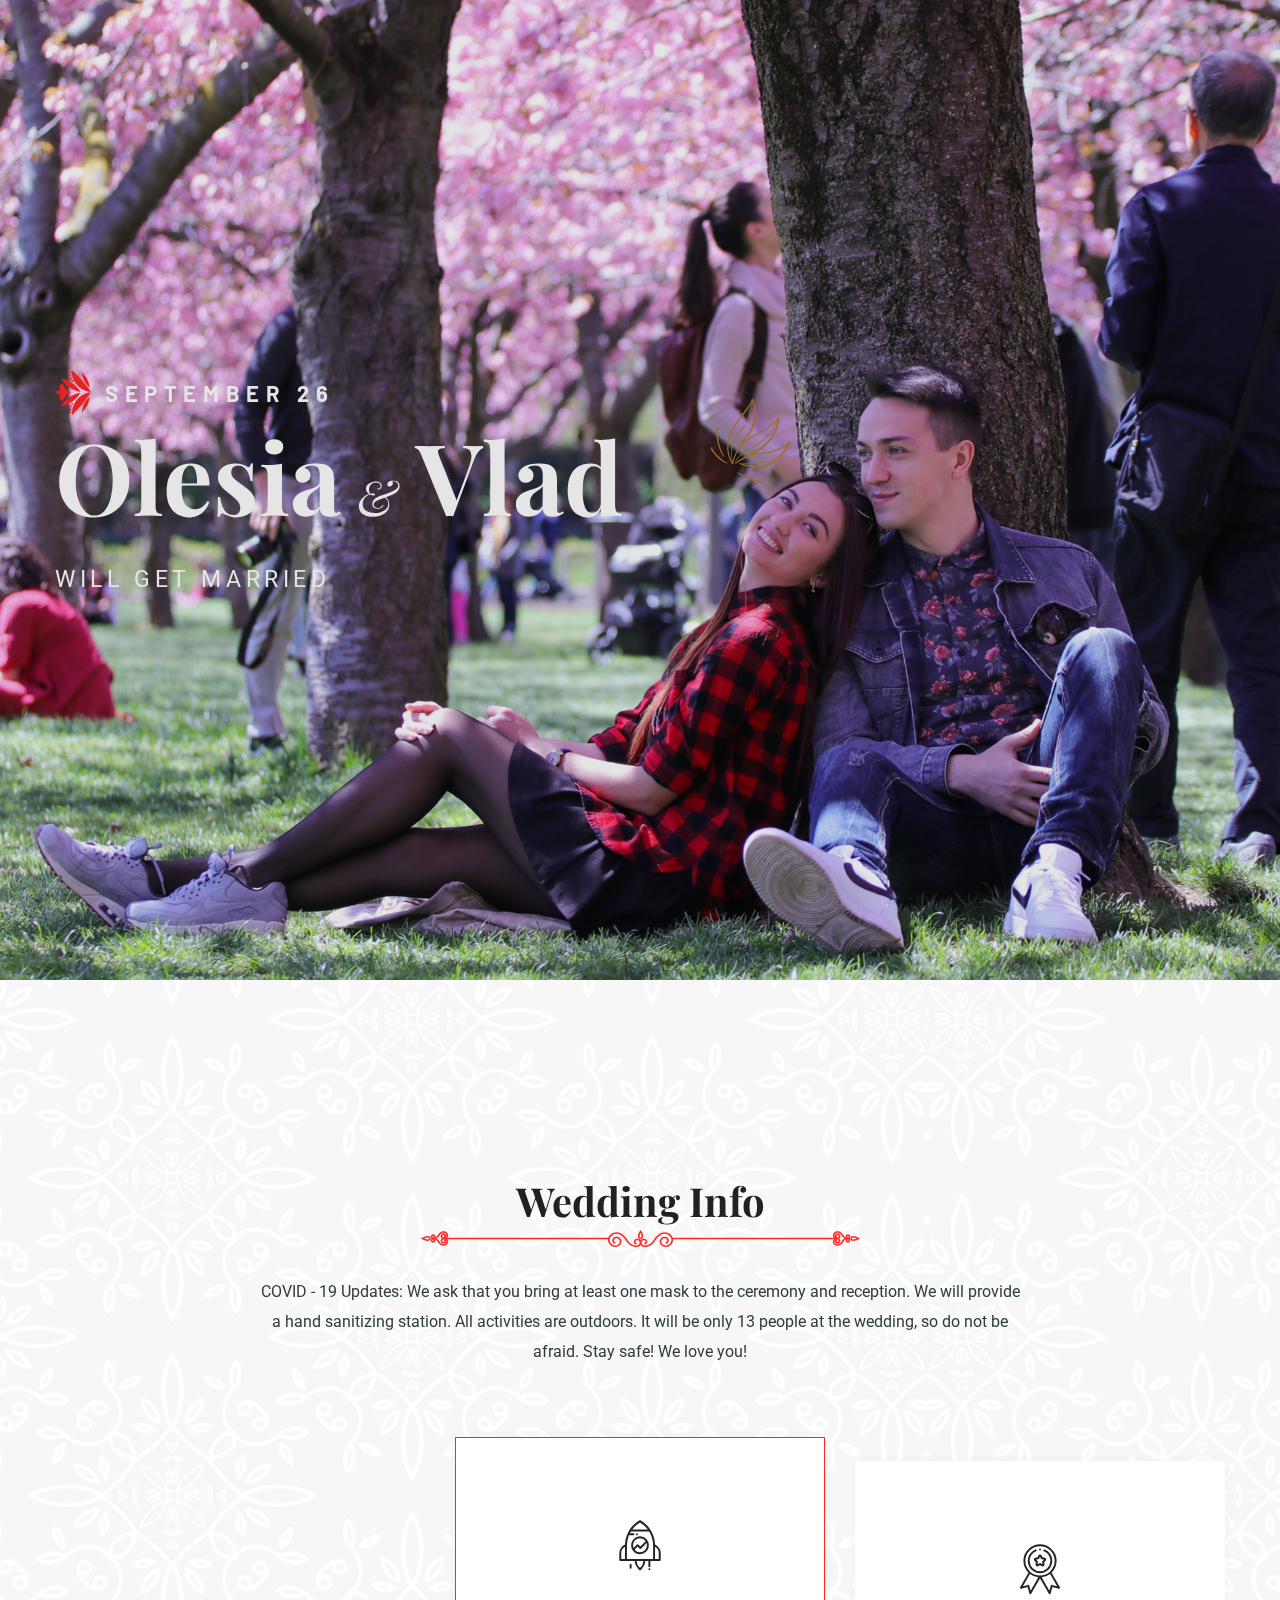
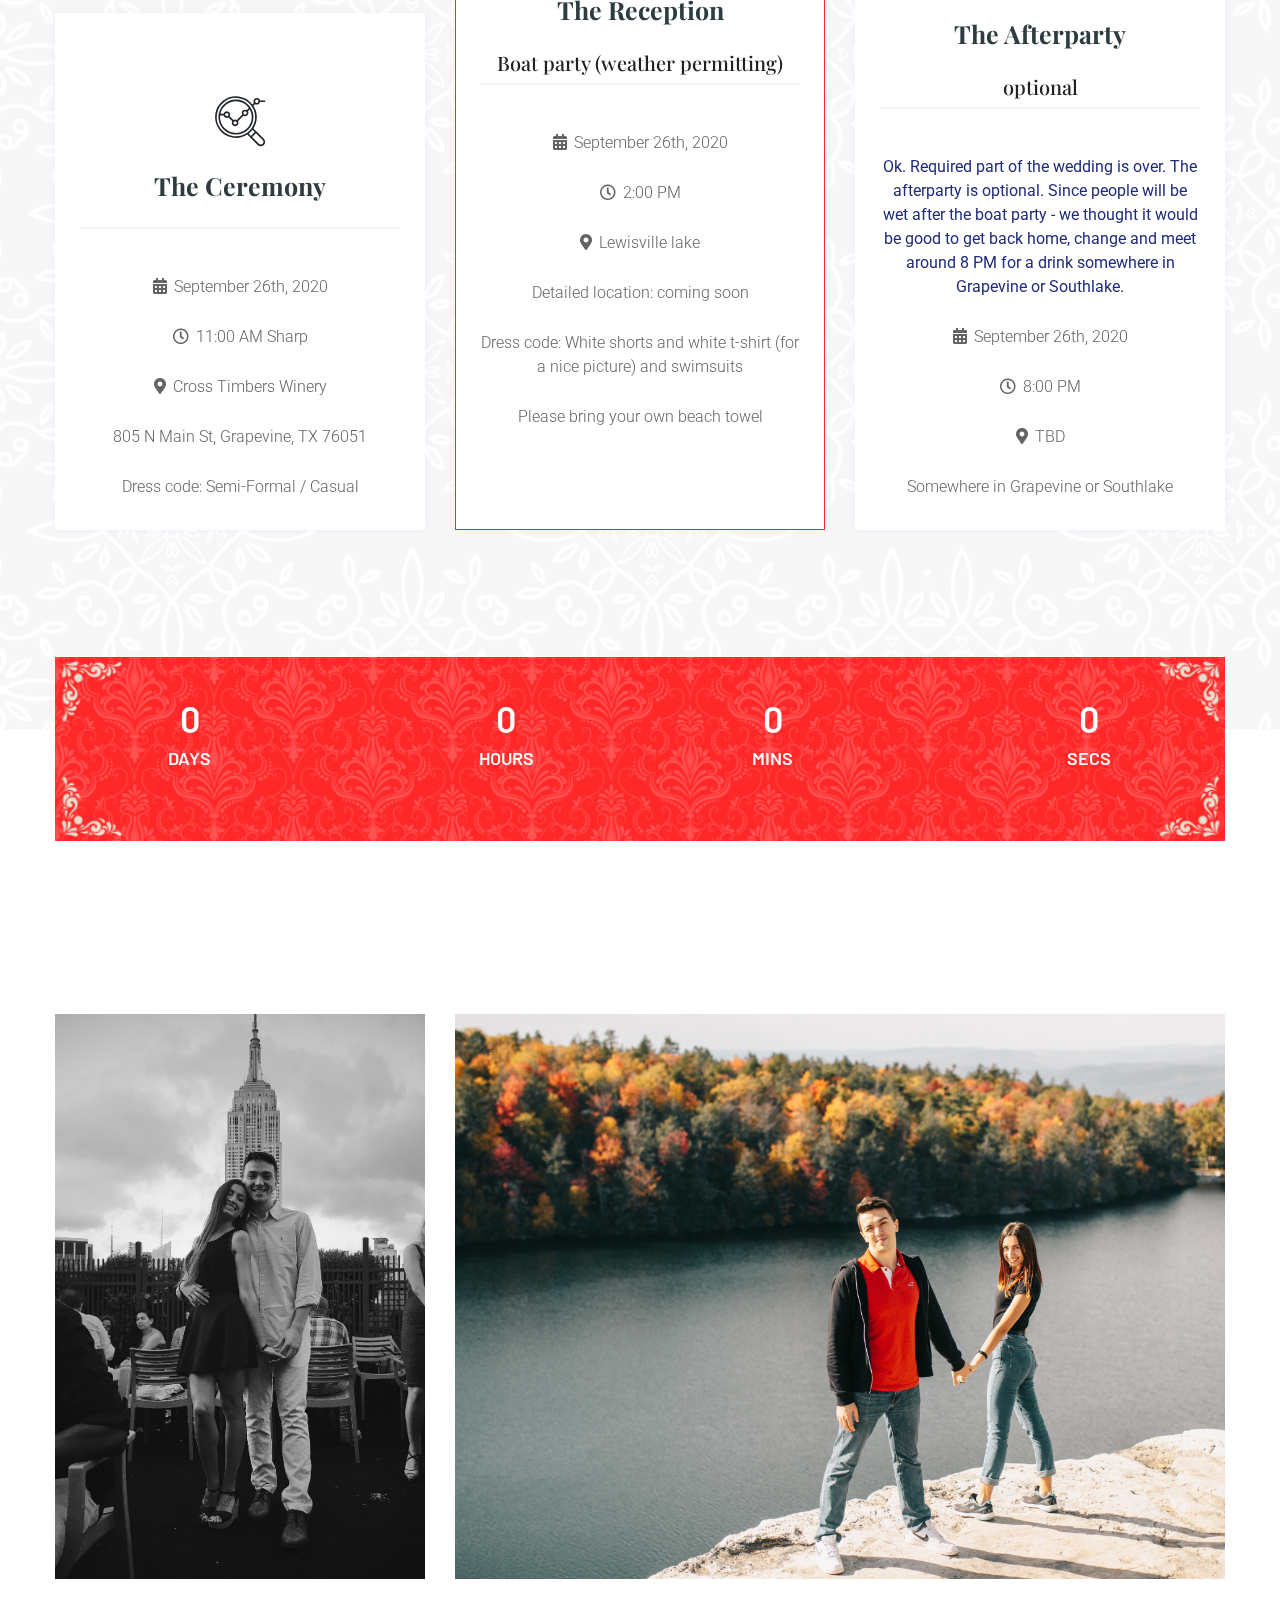
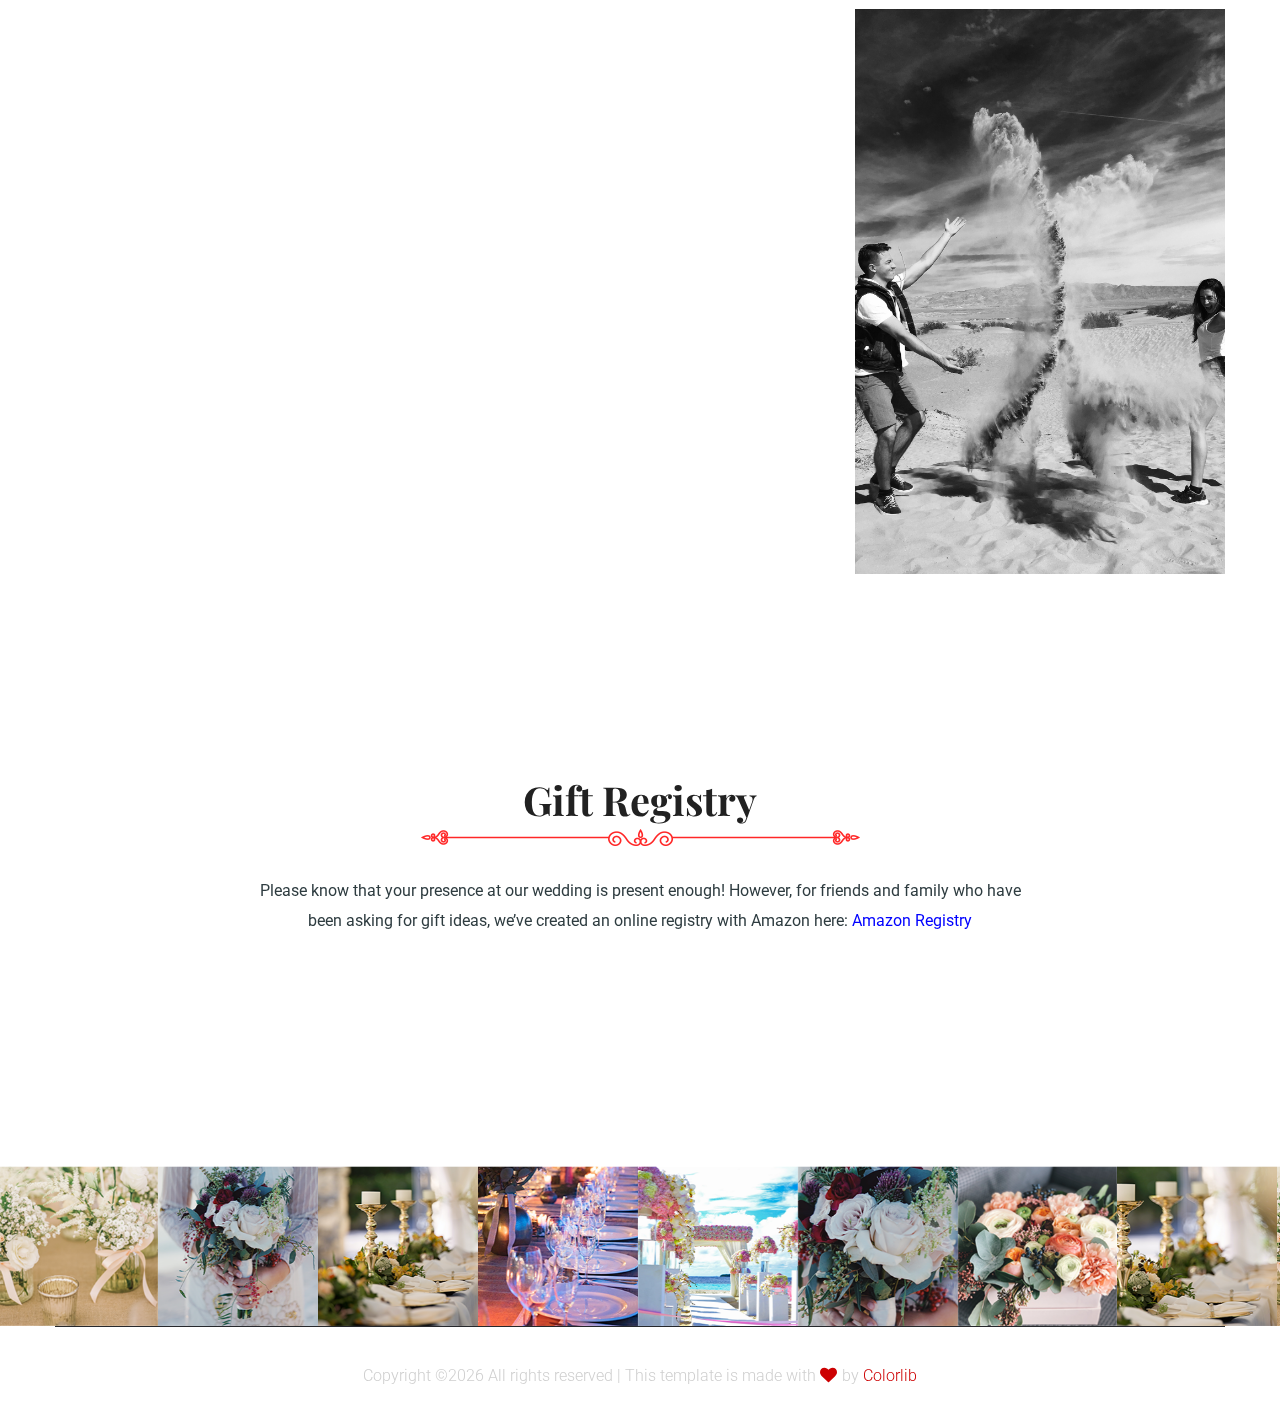
==== index.html @ 9facf64d "wed" ====
<!doctype html>
<html class="no-js" lang="zxx">
<head>
    <meta charset="utf-8">
    <meta http-equiv="x-ua-compatible" content="ie=edge">
    <title>Wedding | Template </title>
    <meta name="description" content="">
    <meta name="viewport" content="width=device-width, initial-scale=1">
    <link rel="manifest" href="site.webmanifest">
    <link rel="shortcut icon" type="image/x-icon" href="assets/img/favicon.ico">

    <!-- CSS here -->
    <link rel="stylesheet" href="assets/css/bootstrap.min.css">
    <link rel="stylesheet" href="assets/css/owl.carousel.min.css">
    <link rel="stylesheet" href="assets/css/flaticon.css">
    <link rel="stylesheet" href="assets/css/slicknav.css">
    <link rel="stylesheet" href="assets/css/animate.min.css">
    <link rel="stylesheet" href="assets/css/magnific-popup.css">
    <link rel="stylesheet" href="assets/css/fontawesome-all.min.css">
    <link rel="stylesheet" href="assets/css/themify-icons.css">
    <link rel="stylesheet" href="assets/css/slick.css">
    <link rel="stylesheet" href="assets/css/nice-select.css">
    <link rel="stylesheet" href="assets/css/style.css">
</head>
<body>
<!-- Preloader Start -->
<div id="preloader-active">
    <div class="preloader d-flex align-items-center justify-content-center">
        <div class="preloader-inner position-relative">
            <div class="preloader-circle"></div>
            <div class="preloader-img pere-text">
                <img src="assets/img/logo/logo.png" alt="">
            </div>
        </div>
    </div>
</div>
<!-- Preloader Start -->
<header>
    <!-- Header Start -->
    
    <!-- Header End -->
</header>
<main>
    <!--? Slider Area Start-->
    <div class="slider-area">
        <div class="slider-active">
            <!-- Single Slider -->
            <div class="single-slider slider-height hero-overly d-flex align-items-center">
                <div class="container">
                    <div class="row d-flex align-items-center">
                        <div class="col-xl-8 col-lg-6 col-md-8 ">
                            <div class="hero__caption">
                                <span data-animation="fadeInLeft" data-delay=".3s">September 26</span>
                                <h1 data-animation="fadeInLeft" data-delay=".5s" data-duration="2000ms">Olesia<strong> & </strong> Vlad</h1>
                                <p data-animation="fadeInLeft" data-delay=".9s">will get     married</p>
                            </div>
                        </div>
                    </div>
                </div>
            </div>
            <!-- Single Slider -->
            <div class="single-slider slider-height hero-overly d-flex align-items-center">
                <div class="container">
                    <div class="row d-flex align-items-center">
                        <div class="col-xl-8 col-lg-6 col-md-8 ">
                            <div class="hero__caption">
                                <span data-animation="fadeInLeft" data-delay=".3s">September 26</span>
                                <h1 data-animation="fadeInLeft" data-delay=".5s" data-duration="2000ms">Olesia<strong> & </strong> Vlad</h1>
                                <p data-animation="fadeInLeft" data-delay=".9s">will get married</p>
                            </div>
                        </div>
                    </div>
                </div>
            </div>
        </div>
    </div>
    <!-- Slider Area End-->
    <!--? Our Story Start -->
    
    <!-- Our Story End -->
    <!--? Services Start -->
    <section class="pricing-card-area section-padding30 section-bg" data-background="assets/img/gallery/section_bg1.png">
        <div class="container">
                <!-- Section Tittle -->
                <div class="row d-flex justify-content-center">
                <div class="col-lg-8">
                    <div class="section-tittle text-center mb-70">
                        <h2>Wedding Info</h2>
                        <img src="assets/img/gallery/tittle_img.png" alt="">
                        <p>COVID - 19 Updates: We ask that you bring at least one mask to the ceremony and reception. We will provide a hand sanitizing station. All activities are outdoors. It will be only 13 people at the wedding, so do not be afraid. Stay safe! We love you!</p>
                    </div>
                </div>
            </div>
            <div class="row align-items-end">
                <div class="col-xl-4 col-lg-4 col-md-6">
                    <div class="single-card text-center mb-30">
                        <div class="card-top">
                            <span class="flaticon-chart"></span>
                            <h4>The Ceremony</h4>
                        </div>
                        <div class="card-bottom">
                            <ul>
                                <li><i class="fas fa-calendar-alt"></i>September 26th, 2020</li>
                                <li><i class="far fa-clock"></i>11:00 AM Sharp</li>
                                <li><i class="fas fa-map-marker-alt"></i>Cross Timbers Winery</li>
                                <li>805 N Main St, Grapevine, TX 76051</li>
                                <li>Dress code: Semi-Formal / Casual</li>
                            </ul>
                        </div>
                        <div class="card-buttons mt-30">
                        </div>
                    </div>
                </div>
                <div class="col-xl-4 col-lg-4 col-md-6">
                    <div class="single-card active text-center mb-30">
                        <div class="card-top">
                            <span class="flaticon-project"></span>
                            <h4>The Reception</h4>
                            <h5>Boat party (weather permitting)</h5>
                        </div>
                        <div class="card-bottom">
                            <ul>
                                <li><i class="fas fa-calendar-alt"></i>September 26th, 2020</li>
                                <li><i class="far fa-clock"></i>2:00 PM</li>
                                <li><i class="fas fa-map-marker-alt"></i>Lewisville lake</li>
                                <li>Detailed location: coming soon</li>
                                <li>Dress code: White shorts and white t-shirt (for a nice picture) and swimsuits</li>
                                <li>Please bring your own beach towel</li>
                            </ul>
                        </div>
                        <div class="card-buttons mt-30">
                        </div>
                    </div>
                </div>
                <div class="col-xl-4 col-lg-4 col-md-6">
                    <div class="single-card text-center mb-30">
                        <div class="card-top">
                            <span class="flaticon-award"></span>
                            <h4>The Afterparty</h4>
                            <h5>optional</h5>
                        </div>
                        <div class="card-bottom">
                            <ul>
                                <li><b>Ok. Required part of the wedding is over. The afterparty is optional. Since people will be wet after the  boat party - we thought it would be good to get back home, change and meet around 8 PM for a drink somewhere in Grapevine or Southlake.</b></li>
                                <li><i class="fas fa-calendar-alt"></i>September 26th, 2020</li>
                                <li><i class="far fa-clock"></i>8:00 PM</li>
                                <li><i class="fas fa-map-marker-alt"></i>TBD</li>
                                <li>Somewhere in Grapevine or Southlake</li>
                            </ul>
                        </div>
                        <div class="card-buttons mt-30">
                        </div>
                    </div>
                </div>
            </div>
        </div>
    </section>
    <!-- Services Card End -->
    <!--? Count Down Start -->
    <div class="count-down-area">
        <div class="container">
            <div class="row justify-content-center">
                <div class="col-lg-12 col-md-12">
                    <div class="count-down-wrapper" data-background="assets/img/gallery/section_bg2.png">
                        <div class="row justify-content-between">
                            <div class="col-lg-3 col-md-6 col-sm-6">
                                <!-- Counter Up -->
                                <div class="single-counter text-center">
                                    <span class="counter" id="days">23</span>
                                    <p>days</p>
                                </div>
                            </div>
                            <div class="col-lg-2 col-md-6 col-sm-6">
                                <!-- Counter Up -->
                                <div class="single-counter active text-center">
                                    <span class="counter" id="hours">15</span>
                                    <p>hours</p>
                                </div>
                            </div>
                            <div class="col-lg-2 col-md-6 col-sm-6">
                                <!-- Counter Up -->
                                <div class="single-counter text-center">
                                    <span class="counter" id="minutes">46</span>
                                    <p>mins</p>
                                </div>
                            </div>
                            <div class="col-lg-3 col-md-6 col-sm-6">
                                <!-- Counter Up -->
                                <div class="single-counter text-center">
                                    <span class="counter" id="seconds">20</span>
                                    <p>secs</p>
                                </div>
                            </div>
                        </div>
                    </div>
                </div>
            </div>
        </div>
    </div>
    <!-- Count Down End -->
    <!--? Gallery Area Start -->
    <div class="gallery-area section-padding4">
        <div class="container">
            <div class="row">
                <div class="col-lg-4 col-md-6">
                    <div class="single-gallery mb-30">
                        <div class="gallery-img" style="background-image: url(assets/img/2E2374C0-8709-44AA-9A72-23FC929FA5CB.JPG);">
                        </div>
                    </div>
                </div>
                <div class="col-lg-8 col-md-6">
                    <div class="single-gallery mb-30">
                        <div class="gallery-img" style="background-image: url(assets/img/IMG_0605.JPG);">
                        </div>
                        
                    </div>
                </div>
                <div class="col-lg-8 col-md-6">
                    <div class="single-gallery mb-30">
                        <div class="gallery-img" style="background-image: url(assets/img/IMG_03211.JPG);">
                        </div>
                        
                    </div>
                </div>
                <div class="col-lg-4 col-md-6">
                    <div class="single-gallery mb-30">
                        <div class="gallery-img" style="background-image: url(assets/img/IMG_6478.JPG);">
                        </div>
                        
                    </div>
                </div>
            </div>
        </div>
    </div>
    <!-- Gallery Area End -->
    
    <!-- Contact form End -->
    <section class="brand-area section-padding-b">
        <div class="container">
                <!-- Section Tittle -->
                <div class="row d-flex justify-content-center">
                <div class="col-lg-8">
                    <div class="section-tittle text-center mb-80">
                        <h2>Gift Registry</h2>
                        <img src="assets/img/gallery/tittle_img.png" alt="">
                        <p>Please know that your presence at our wedding is present enough! However, for friends and family who have been asking for gift ideas, we’ve created an online registry with Amazon here: <a style="color:blue" href="https://www.amazon.com/wedding/share/vladandolesia">Amazon Registry</a></p>
                    </div>
                </div>
            </div>
           
        </div>
    </section>
    <!-- Gallery-2 img Start-->
    <div class="gallery-area2 fix">
        <div class="container-fluid p-0">
            <div class="row">
                <div class="col-md-12">
                    <div class="gallery-active owl-carousel">
                        <div class="gallery-img">
                            <a href="#"><img src="assets/img/gallery/gallery01.png" alt=""></a>
                        </div>
                        <div class="gallery-img">
                            <a href="#"><img src="assets/img/gallery/gallery02.png" alt=""></a>
                        </div>
                        <div class="gallery-img">
                            <a href="#"><img src="assets/img/gallery/gallery03.png" alt=""></a>
                        </div>
                        <div class="gallery-img">
                            <a href="#"><img src="assets/img/gallery/gallery04.png" alt=""></a>
                        </div>
                        <div class="gallery-img">
                            <a href="#"><img src="assets/img/gallery/gallery05.png" alt=""></a>
                        </div>
                        <div class="gallery-img">
                            <a href="#"><img src="assets/img/gallery/gallery06.png" alt=""></a>
                        </div>
                        <div class="gallery-img">
                            <a href="#"><img src="assets/img/gallery/gallery07.png" alt=""></a>
                        </div>
                        <div class="gallery-img">
                            <a href="#"><img src="assets/img/gallery/gallery08.png" alt=""></a>
                        </div>
                    </div>
                </div>
            </div>
        </div>
    </div>
    <!-- Gallery-2 img End-->
    
    <!--? End map Area -->
</main>
<footer>
    <!-- Footer Start-->
    
        <!-- footer-bottom area -->
        <div class="footer-bottom-area">
            <div class="container">
                <div class="footer-border">
                        <div class="row d-flex align-items-center">
                            <div class="col-xl-12 ">
                                <div class="footer-copy-right text-center">
                                    <p><!-- Link back to Colorlib can't be removed. Template is licensed under CC BY 3.0. -->
  Copyright &copy;<script>document.write(new Date().getFullYear());</script> All rights reserved | This template is made with <i class="fa fa-heart" aria-hidden="true"></i> by <a href="https://colorlib.com" target="_blank">Colorlib</a>
  <!-- Link back to Colorlib can't be removed. Template is licensed under CC BY 3.0. --></p>
                                </div>
                            </div>
                        </div>
                </div>
            </div>
        </div>
    </div>
    <!-- Footer End-->
</footer>

    <!-- JS here -->

    <script src="./assets/js/vendor/modernizr-3.5.0.min.js"></script>
    <!-- Jquery, Popper, Bootstrap -->
    <script src="./assets/js/vendor/jquery-1.12.4.min.js"></script>
    <script src="./assets/js/popper.min.js"></script>
    <script src="./assets/js/bootstrap.min.js"></script>
    <!-- Jquery Mobile Menu -->
    <script src="./assets/js/jquery.slicknav.min.js"></script>

    <!-- Jquery Slick , Owl-Carousel Plugins -->
    <script src="./assets/js/owl.carousel.min.js"></script>
    <script src="./assets/js/slick.min.js"></script>
    <!-- Date Picker -->
    <script src="./assets/js/gijgo.min.js"></script>
    <!-- One Page, Animated-HeadLin -->
    <script src="./assets/js/wow.min.js"></script>
    <script src="./assets/js/animated.headline.js"></script>
    <script src="./assets/js/jquery.magnific-popup.js"></script>

    <!-- Scrollup, nice-select, sticky -->
    <script src="./assets/js/jquery.scrollUp.min.js"></script>
    <script src="./assets/js/jquery.nice-select.min.js"></script>
    <script src="./assets/js/jquery.sticky.js"></script>

    <!-- counter , waypoint -->
    <script src="./assets/js/jquery.counterup.min.js"></script>
    <script src="./assets/js/waypoints.min.js"></script>

    <!-- contact js -->
    <script src="./assets/js/contact.js"></script>
    <script src="./assets/js/jquery.form.js"></script>
    <script src="./assets/js/jquery.validate.min.js"></script>
    <script src="./assets/js/mail-script.js"></script>
    <script src="./assets/js/jquery.ajaxchimp.min.js"></script>

    <!-- Jquery Plugins, main Jquery -->	
    <script src="./assets/js/plugins.js"></script>
    <script src="./assets/js/main.js"></script>
    <script>
            // Set the date we're counting down to
            
            function countdownTimeStart(){
            
            var countDownDate = new Date("Sep 26, 2020 11:00:00").getTime();
            
            // Update the count down every 1 second
            var x = setInterval(function() {
            
                // Get todays date and time
                var now = new Date().getTime();
                
                // Find the distance between now an the count down date
                var distance = countDownDate - now;
                
                // Time calculations for days, hours, minutes and seconds
                var days = Math.floor(distance / (1000 * 3600 * 24));
                var hours = Math.floor((distance % (1000 * 60 * 60 * 24)) / (1000 * 60 * 60));
                var minutes = Math.floor((distance % (1000 * 60 * 60)) / (1000 * 60));
                var seconds = Math.floor((distance % (1000 * 60)) / 1000);
                
                // output the result
                document.getElementById("days").innerHTML = days
                document.getElementById("hours").innerHTML = hours
                document.getElementById("minutes").innerHTML = minutes
                document.getElementById("seconds").innerHTML = seconds
                
                // If the count down is over, write some text 
                if (distance < 0) {
                    clearInterval(x);
                    document.getElementById("days").innerHTML = '0'
                    document.getElementById("hours").innerHTML = '0'
                    document.getElementById("minutes").innerHTML = '0'
                    document.getElementById("seconds").innerHTML = '0'
                }
            }, 1000);
            }
            window.onload = countdownTimeStart; 
            </script>
            
    
</body>
</html>
---- assets/css/flaticon.css ----
/*
  	Flaticon icon font: Flaticon
  	Creation date: 03/02/2020 09:43
  	*/

@font-face {
  font-family: "Flaticon";
  src: url("../fonts/Flaticon.eot");
  src: url("../fonts/Flaticon.eot?#iefix") format("embedded-opentype"),
       url("../fonts/Flaticon.woff2") format("woff2"),
       url("../fonts/Flaticon.woff") format("woff"),
       url("../fonts/Flaticon.ttf") format("truetype"),
       url("../fonts/Flaticon.svg#Flaticon") format("svg");
  font-weight: normal;
  font-style: normal;
}

@media screen and (-webkit-min-device-pixel-ratio:0) {
  @font-face {
    font-family: "Flaticon";
    src: url("../fonts/Flaticon.svg#Flaticon") format("svg");
  }
}

[class^="flaticon-"]:before, [class*=" flaticon-"]:before,
[class^="flaticon-"]:after, [class*=" flaticon-"]:after {   
font-family: Flaticon;

}

.flaticon-chart:before { content: "\f100"; }
.flaticon-speaker:before { content: "\f101"; }
.flaticon-growth:before { content: "\f102"; }
.flaticon-social-media-marketing:before { content: "\f103"; }
.flaticon-tasks:before { content: "\f104"; }
.flaticon-project:before { content: "\f105"; }
.flaticon-award:before { content: "\f106"; }
.flaticon-quote:before { content: "\f107"; }
.flaticon-quote-1:before { content: "\f108"; }
---- assets/css/themify-icons.css ----
@font-face {
	font-family: 'themify';
	src:url('../fonts/themify.eot?-fvbane');


	src:url('../fonts/themify.eot?#iefix-fvbane') format('embedded-opentype'),
		url('../fonts/themify.woff?-fvbane') format('woff'),
		url('../fonts/themify.ttf?-fvbane') format('truetype'),
		url('../fonts/themify.svg?-fvbane#themify') format('svg');
	font-weight: normal;
	font-style: normal;
}

[class^="ti-"], [class*=" ti-"] {
	font-family: 'themify';
	speak: none;
	font-style: normal;
	font-weight: normal;
	font-variant: normal;
	text-transform: none;
	line-height: 1;

	/* Better Font Rendering =========== */
	-webkit-font-smoothing: antialiased;
	-moz-osx-font-smoothing: grayscale;
}

.ti-wand:before {
	content: "\e600";
}
.ti-volume:before {
	content: "\e601";
}
.ti-user:before {
	content: "\e602";
}
.ti-unlock:before {
	content: "\e603";
}
.ti-unlink:before {
	content: "\e604";
}
.ti-trash:before {
	content: "\e605";
}
.ti-thought:before {
	content: "\e606";
}
.ti-target:before {
	content: "\e607";
}
.ti-tag:before {
	content: "\e608";
}
.ti-tablet:before {
	content: "\e609";
}
.ti-star:before {
	content: "\e60a";
}
.ti-spray:before {
	content: "\e60b";
}
.ti-signal:before {
	content: "\e60c";
}
.ti-shopping-cart:before {
	content: "\e60d";
}
.ti-shopping-cart-full:before {
	content: "\e60e";
}
.ti-settings:before {
	content: "\e60f";
}
.ti-search:before {
	content: "\e610";
}
.ti-zoom-in:before {
	content: "\e611";
}
.ti-zoom-out:before {
	content: "\e612";
}
.ti-cut:before {
	content: "\e613";
}
.ti-ruler:before {
	content: "\e614";
}
.ti-ruler-pencil:before {
	content: "\e615";
}
.ti-ruler-alt:before {
	content: "\e616";
}
.ti-bookmark:before {
	content: "\e617";
}
.ti-bookmark-alt:before {
	content: "\e618";
}
.ti-reload:before {
	content: "\e619";
}
.ti-plus:before {
	content: "\e61a";
}
.ti-pin:before {
	content: "\e61b";
}
.ti-pencil:before {
	content: "\e61c";
}
.ti-pencil-alt:before {
	content: "\e61d";
}
.ti-paint-roller:before {
	content: "\e61e";
}
.ti-paint-bucket:before {
	content: "\e61f";
}
.ti-na:before {
	content: "\e620";
}
.ti-mobile:before {
	content: "\e621";
}
.ti-minus:before {
	content: "\e622";
}
.ti-medall:before {
	content: "\e623";
}
.ti-medall-alt:before {
	content: "\e624";
}
.ti-marker:before {
	content: "\e625";
}
.ti-marker-alt:before {
	content: "\e626";
}
.ti-arrow-up:before {
	content: "\e627";
}
.ti-arrow-right:before {
	content: "\e628";
}
.ti-arrow-left:before {
	content: "\e629";
}
.ti-arrow-down:before {
	content: "\e62a";
}
.ti-lock:before {
	content: "\e62b";
}
.ti-location-arrow:before {
	content: "\e62c";
}
.ti-link:before {
	content: "\e62d";
}
.ti-layout:before {
	content: "\e62e";
}
.ti-layers:before {
	content: "\e62f";
}
.ti-layers-alt:before {
	content: "\e630";
}
.ti-key:before {
	content: "\e631";
}
.ti-import:before {
	content: "\e632";
}
.ti-image:before {
	content: "\e633";
}
.ti-heart:before {
	content: "\e634";
}
.ti-heart-broken:before {
	content: "\e635";
}
.ti-hand-stop:before {
	content: "\e636";
}
.ti-hand-open:before {
	content: "\e637";
}
.ti-hand-drag:before {
	content: "\e638";
}
.ti-folder:before {
	content: "\e639";
}
.ti-flag:before {
	content: "\e63a";
}
.ti-flag-alt:before {
	content: "\e63b";
}
.ti-flag-alt-2:before {
	content: "\e63c";
}
.ti-eye:before {
	content: "\e63d";
}
.ti-export:before {
	content: "\e63e";
}
.ti-exchange-vertical:before {
	content: "\e63f";
}
.ti-desktop:before {
	content: "\e640";
}
.ti-cup:before {
	content: "\e641";
}
.ti-crown:before {
	content: "\e642";
}
.ti-comments:before {
	content: "\e643";
}
.ti-comment:before {
	content: "\e644";
}
.ti-comment-alt:before {
	content: "\e645";
}
.ti-close:before {
	content: "\e646";
}
.ti-clip:before {
	content: "\e647";
}
.ti-angle-up:before {
	content: "\e648";
}
.ti-angle-right:before {
	content: "\e649";
}
.ti-angle-left:before {
	content: "\e64a";
}
.ti-angle-down:before {
	content: "\e64b";
}
.ti-check:before {
	content: "\e64c";
}
.ti-check-box:before {
	content: "\e64d";
}
.ti-camera:before {
	content: "\e64e";
}
.ti-announcement:before {
	content: "\e64f";
}
.ti-brush:before {
	content: "\e650";
}
.ti-briefcase:before {
	content: "\e651";
}
.ti-bolt:before {
	content: "\e652";
}
.ti-bolt-alt:before {
	content: "\e653";
}
.ti-blackboard:before {
	content: "\e654";
}
.ti-bag:before {
	content: "\e655";
}
.ti-move:before {
	content: "\e656";
}
.ti-arrows-vertical:before {
	content: "\e657";
}
.ti-arrows-horizontal:before {
	content: "\e658";
}
.ti-fullscreen:before {
	content: "\e659";
}
.ti-arrow-top-right:before {
	content: "\e65a";
}
.ti-arrow-top-left:before {
	content: "\e65b";
}
.ti-arrow-circle-up:before {
	content: "\e65c";
}
.ti-arrow-circle-right:before {
	content: "\e65d";
}
.ti-arrow-circle-left:before {
	content: "\e65e";
}
.ti-arrow-circle-down:before {
	content: "\e65f";
}
.ti-angle-double-up:before {
	content: "\e660";
}
.ti-angle-double-right:before {
	content: "\e661";
}
.ti-angle-double-left:before {
	content: "\e662";
}
.ti-angle-double-down:before {
	content: "\e663";
}
.ti-zip:before {
	content: "\e664";
}
.ti-world:before {
	content: "\e665";
}
.ti-wheelchair:before {
	content: "\e666";
}
.ti-view-list:before {
	content: "\e667";
}
.ti-view-list-alt:before {
	content: "\e668";
}
.ti-view-grid:before {
	content: "\e669";
}
.ti-uppercase:before {
	content: "\e66a";
}
.ti-upload:before {
	content: "\e66b";
}
.ti-underline:before {
	content: "\e66c";
}
.ti-truck:before {
	content: "\e66d";
}
.ti-timer:before {
	content: "\e66e";
}
.ti-ticket:before {
	content: "\e66f";
}
.ti-thumb-up:before {
	content: "\e670";
}
.ti-thumb-down:before {
	content: "\e671";
}
.ti-text:before {
	content: "\e672";
}
.ti-stats-up:before {
	content: "\e673";
}
.ti-stats-down:before {
	content: "\e674";
}
.ti-split-v:before {
	content: "\e675";
}
.ti-split-h:before {
	content: "\e676";
}
.ti-smallcap:before {
	content: "\e677";
}
.ti-shine:before {
	content: "\e678";
}
.ti-shift-right:before {
	content: "\e679";
}
.ti-shift-left:before {
	content: "\e67a";
}
.ti-shield:before {
	content: "\e67b";
}
.ti-notepad:before {
	content: "\e67c";
}
.ti-server:before {
	content: "\e67d";
}
.ti-quote-right:before {
	content: "\e67e";
}
.ti-quote-left:before {
	content: "\e67f";
}
.ti-pulse:before {
	content: "\e680";
}
.ti-printer:before {
	content: "\e681";
}
.ti-power-off:before {
	content: "\e682";
}
.ti-plug:before {
	content: "\e683";
}
.ti-pie-chart:before {
	content: "\e684";
}
.ti-paragraph:before {
	content: "\e685";
}
.ti-panel:before {
	content: "\e686";
}
.ti-package:before {
	content: "\e687";
}
.ti-music:before {
	content: "\e688";
}
.ti-music-alt:before {
	content: "\e689";
}
.ti-mouse:before {
	content: "\e68a";
}
.ti-mouse-alt:before {
	content: "\e68b";
}
.ti-money:before {
	content: "\e68c";
}
.ti-microphone:before {
	content: "\e68d";
}
.ti-menu:before {
	content: "\e68e";
}
.ti-menu-alt:before {
	content: "\e68f";
}
.ti-map:before {
	content: "\e690";
}
.ti-map-alt:before {
	content: "\e691";
}
.ti-loop:before {
	content: "\e692";
}
.ti-location-pin:before {
	content: "\e693";
}
.ti-list:before {
	content: "\e694";
}
.ti-light-bulb:before {
	content: "\e695";
}
.ti-Italic:before {
	content: "\e696";
}
.ti-info:before {
	content: "\e697";
}
.ti-infinite:before {
	content: "\e698";
}
.ti-id-badge:before {
	content: "\e699";
}
.ti-hummer:before {
	content: "\e69a";
}
.ti-home:before {
	content: "\e69b";
}
.ti-help:before {
	content: "\e69c";
}
.ti-headphone:before {
	content: "\e69d";
}
.ti-harddrives:before {
	content: "\e69e";
}
.ti-harddrive:before {
	content: "\e69f";
}
.ti-gift:before {
	content: "\e6a0";
}
.ti-game:before {
	content: "\e6a1";
}
.ti-filter:before {
	content: "\e6a2";
}
.ti-files:before {
	content: "\e6a3";
}
.ti-file:before {
	content: "\e6a4";
}
.ti-eraser:before {
	content: "\e6a5";
}
.ti-envelope:before {
	content: "\e6a6";
}
.ti-download:before {
	content: "\e6a7";
}
.ti-direction:before {
	content: "\e6a8";
}
.ti-direction-alt:before {
	content: "\e6a9";
}
.ti-dashboard:before {
	content: "\e6aa";
}
.ti-control-stop:before {
	content: "\e6ab";
}
.ti-control-shuffle:before {
	content: "\e6ac";
}
.ti-control-play:before {
	content: "\e6ad";
}
.ti-control-pause:before {
	content: "\e6ae";
}
.ti-control-forward:before {
	content: "\e6af";
}
.ti-control-backward:before {
	content: "\e6b0";
}
.ti-cloud:before {
	content: "\e6b1";
}
.ti-cloud-up:before {
	content: "\e6b2";
}
.ti-cloud-down:before {
	content: "\e6b3";
}
.ti-clipboard:before {
	content: "\e6b4";
}
.ti-car:before {
	content: "\e6b5";
}
.ti-calendar:before {
	content: "\e6b6";
}
.ti-book:before {
	content: "\e6b7";
}
.ti-bell:before {
	content: "\e6b8";
}
.ti-basketball:before {
	content: "\e6b9";
}
.ti-bar-chart:before {
	content: "\e6ba";
}
.ti-bar-chart-alt:before {
	content: "\e6bb";
}
.ti-back-right:before {
	content: "\e6bc";
}
.ti-back-left:before {
	content: "\e6bd";
}
.ti-arrows-corner:before {
	content: "\e6be";
}
.ti-archive:before {
	content: "\e6bf";
}
.ti-anchor:before {
	content: "\e6c0";
}
.ti-align-right:before {
	content: "\e6c1";
}
.ti-align-left:before {
	content: "\e6c2";
}
.ti-align-justify:before {
	content: "\e6c3";
}
.ti-align-center:before {
	content: "\e6c4";
}
.ti-alert:before {
	content: "\e6c5";
}
.ti-alarm-clock:before {
	content: "\e6c6";
}
.ti-agenda:before {
	content: "\e6c7";
}
.ti-write:before {
	content: "\e6c8";
}
.ti-window:before {
	content: "\e6c9";
}
.ti-widgetized:before {
	content: "\e6ca";
}
.ti-widget:before {
	content: "\e6cb";
}
.ti-widget-alt:before {
	content: "\e6cc";
}
.ti-wallet:before {
	content: "\e6cd";
}
.ti-video-clapper:before {
	content: "\e6ce";
}
.ti-video-camera:before {
	content: "\e6cf";
}
.ti-vector:before {
	content: "\e6d0";
}
.ti-themify-logo:before {
	content: "\e6d1";
}
.ti-themify-favicon:before {
	content: "\e6d2";
}
.ti-themify-favicon-alt:before {
	content: "\e6d3";
}
.ti-support:before {
	content: "\e6d4";
}
.ti-stamp:before {
	content: "\e6d5";
}
.ti-split-v-alt:before {
	content: "\e6d6";
}
.ti-slice:before {
	content: "\e6d7";
}
.ti-shortcode:before {
	content: "\e6d8";
}
.ti-shift-right-alt:before {
	content: "\e6d9";
}
.ti-shift-left-alt:before {
	content: "\e6da";
}
.ti-ruler-alt-2:before {
	content: "\e6db";
}
.ti-receipt:before {
	content: "\e6dc";
}
.ti-pin2:before {
	content: "\e6dd";
}
.ti-pin-alt:before {
	content: "\e6de";
}
.ti-pencil-alt2:before {
	content: "\e6df";
}
.ti-palette:before {
	content: "\e6e0";
}
.ti-more:before {
	content: "\e6e1";
}
.ti-more-alt:before {
	content: "\e6e2";
}
.ti-microphone-alt:before {
	content: "\e6e3";
}
.ti-magnet:before {
	content: "\e6e4";
}
.ti-line-double:before {
	content: "\e6e5";
}
.ti-line-dotted:before {
	content: "\e6e6";
}
.ti-line-dashed:before {
	content: "\e6e7";
}
.ti-layout-width-full:before {
	content: "\e6e8";
}
.ti-layout-width-default:before {
	content: "\e6e9";
}
.ti-layout-width-default-alt:before {
	content: "\e6ea";
}
.ti-layout-tab:before {
	content: "\e6eb";
}
.ti-layout-tab-window:before {
	content: "\e6ec";
}
.ti-layout-tab-v:before {
	content: "\e6ed";
}
.ti-layout-tab-min:before {
	content: "\e6ee";
}
.ti-layout-slider:before {
	content: "\e6ef";
}
.ti-layout-slider-alt:before {
	content: "\e6f0";
}
.ti-layout-sidebar-right:before {
	content: "\e6f1";
}
.ti-layout-sidebar-none:before {
	content: "\e6f2";
}
.ti-layout-sidebar-left:before {
	content: "\e6f3";
}
.ti-layout-placeholder:before {
	content: "\e6f4";
}
.ti-layout-menu:before {
	content: "\e6f5";
}
.ti-layout-menu-v:before {
	content: "\e6f6";
}
.ti-layout-menu-separated:before {
	content: "\e6f7";
}
.ti-layout-menu-full:before {
	content: "\e6f8";
}
.ti-layout-media-right-alt:before {
	content: "\e6f9";
}
.ti-layout-media-right:before {
	content: "\e6fa";
}
.ti-layout-media-overlay:before {
	content: "\e6fb";
}
.ti-layout-media-overlay-alt:before {
	content: "\e6fc";
}
.ti-layout-media-overlay-alt-2:before {
	content: "\e6fd";
}
.ti-layout-media-left-alt:before {
	content: "\e6fe";
}
.ti-layout-media-left:before {
	content: "\e6ff";
}
.ti-layout-media-center-alt:before {
	content: "\e700";
}
.ti-layout-media-center:before {
	content: "\e701";
}
.ti-layout-list-thumb:before {
	content: "\e702";
}
.ti-layout-list-thumb-alt:before {
	content: "\e703";
}
.ti-layout-list-post:before {
	content: "\e704";
}
.ti-layout-list-large-image:before {
	content: "\e705";
}
.ti-layout-line-solid:before {
	content: "\e706";
}
.ti-layout-grid4:before {
	content: "\e707";
}
.ti-layout-grid3:before {
	content: "\e708";
}
.ti-layout-grid2:before {
	content: "\e709";
}
.ti-layout-grid2-thumb:before {
	content: "\e70a";
}
.ti-layout-cta-right:before {
	content: "\e70b";
}
.ti-layout-cta-left:before {
	content: "\e70c";
}
.ti-layout-cta-center:before {
	content: "\e70d";
}
.ti-layout-cta-btn-right:before {
	content: "\e70e";
}
.ti-layout-cta-btn-left:before {
	content: "\e70f";
}
.ti-layout-column4:before {
	content: "\e710";
}
.ti-layout-column3:before {
	content: "\e711";
}
.ti-layout-column2:before {
	content: "\e712";
}
.ti-layout-accordion-separated:before {
	content: "\e713";
}
.ti-layout-accordion-merged:before {
	content: "\e714";
}
.ti-layout-accordion-list:before {
	content: "\e715";
}
.ti-ink-pen:before {
	content: "\e716";
}
.ti-info-alt:before {
	content: "\e717";
}
.ti-help-alt:before {
	content: "\e718";
}
.ti-headphone-alt:before {
	content: "\e719";
}
.ti-hand-point-up:before {
	content: "\e71a";
}
.ti-hand-point-right:before {
	content: "\e71b";
}
.ti-hand-point-left:before {
	content: "\e71c";
}
.ti-hand-point-down:before {
	content: "\e71d";
}
.ti-gallery:before {
	content: "\e71e";
}
.ti-face-smile:before {
	content: "\e71f";
}
.ti-face-sad:before {
	content: "\e720";
}
.ti-credit-card:before {
	content: "\e721";
}
.ti-control-skip-forward:before {
	content: "\e722";
}
.ti-control-skip-backward:before {
	content: "\e723";
}
.ti-control-record:before {
	content: "\e724";
}
.ti-control-eject:before {
	content: "\e725";
}
.ti-comments-smiley:before {
	content: "\e726";
}
.ti-brush-alt:before {
	content: "\e727";
}
.ti-youtube:before {
	content: "\e728";
}
.ti-vimeo:before {
	content: "\e729";
}
.ti-twitter:before {
	content: "\e72a";
}
.ti-time:before {
	content: "\e72b";
}
.ti-tumblr:before {
	content: "\e72c";
}
.ti-skype:before {
	content: "\e72d";
}
.ti-share:before {
	content: "\e72e";
}
.ti-share-alt:before {
	content: "\e72f";
}
.ti-rocket:before {
	content: "\e730";
}
.ti-pinterest:before {
	content: "\e731";
}
.ti-new-window:before {
	content: "\e732";
}
.ti-microsoft:before {
	content: "\e733";
}
.ti-list-ol:before {
	content: "\e734";
}
.ti-linkedin:before {
	content: "\e735";
}
.ti-layout-sidebar-2:before {
	content: "\e736";
}
.ti-layout-grid4-alt:before {
	content: "\e737";
}
.ti-layout-grid3-alt:before {
	content: "\e738";
}
.ti-layout-grid2-alt:before {
	content: "\e739";
}
.ti-layout-column4-alt:before {
	content: "\e73a";
}
.ti-layout-column3-alt:before {
	content: "\e73b";
}
.ti-layout-column2-alt:before {
	content: "\e73c";
}
.ti-instagram:before {
	content: "\e73d";
}
.ti-google:before {
	content: "\e73e";
}
.ti-github:before {
	content: "\e73f";
}
.ti-flickr:before {
	content: "\e740";
}
.ti-facebook:before {
	content: "\e741";
}
.ti-dropbox:before {
	content: "\e742";
}
.ti-dribbble:before {
	content: "\e743";
}
.ti-apple:before {
	content: "\e744";
}
.ti-android:before {
	content: "\e745";
}
.ti-save:before {
	content: "\e746";
}
.ti-save-alt:before {
	content: "\e747";
}
.ti-yahoo:before {
	content: "\e748";
}
.ti-wordpress:before {
	content: "\e749";
}
.ti-vimeo-alt:before {
	content: "\e74a";
}
.ti-twitter-alt:before {
	content: "\e74b";
}
.ti-tumblr-alt:before {
	content: "\e74c";
}
.ti-trello:before {
	content: "\e74d";
}
.ti-stack-overflow:before {
	content: "\e74e";
}
.ti-soundcloud:before {
	content: "\e74f";
}
.ti-sharethis:before {
	content: "\e750";
}
.ti-sharethis-alt:before {
	content: "\e751";
}
.ti-reddit:before {
	content: "\e752";
}
.ti-pinterest-alt:before {
	content: "\e753";
}
.ti-microsoft-alt:before {
	content: "\e754";
}
.ti-linux:before {
	content: "\e755";
}
.ti-jsfiddle:before {
	content: "\e756";
}
.ti-joomla:before {
	content: "\e757";
}
.ti-html5:before {
	content: "\e758";
}
.ti-flickr-alt:before {
	content: "\e759";
}
.ti-email:before {
	content: "\e75a";
}
.ti-drupal:before {
	content: "\e75b";
}
.ti-dropbox-alt:before {
	content: "\e75c";
}
.ti-css3:before {
	content: "\e75d";
}
.ti-rss:before {
	content: "\e75e";
}
.ti-rss-alt:before {
	content: "\e75f";
}
---- assets/css/nice-select.css ----
.nice-select {
  -webkit-tap-highlight-color: transparent;
  background-color: #fff;
  border-radius: 5px;
  border: solid 1px #e8e8e8;
  box-sizing: border-box;
  clear: both;
  cursor: pointer;
  display: block;
  float: left;
  font-family: inherit;
  font-size: 14px;
  font-weight: normal;
  height: 42px;
  line-height: 40px;
  outline: none;
  padding-left: 18px;
  padding-right: 30px;
  position: relative;
  text-align: left !important;
  -webkit-transition: all 0.2s ease-in-out;
  transition: all 0.2s ease-in-out;
  -webkit-user-select: none;
     -moz-user-select: none;
      -ms-user-select: none;
          user-select: none;
  white-space: nowrap;
  width: auto; }
  .nice-select:hover {
    border-color: #dbdbdb; }
  .nice-select:active, .nice-select.open, .nice-select:focus {
    border-color: #999; }
  .nice-select:after {
    border-bottom: 2px solid #999;
    border-right: 2px solid #999;
    content: '';
    display: block;
    height: 5px;
    margin-top: -4px;
    pointer-events: none;
    position: absolute;
    right: 12px;
    top: 50%;
    -webkit-transform-origin: 66% 66%;
        -ms-transform-origin: 66% 66%;
            transform-origin: 66% 66%;
    -webkit-transform: rotate(45deg);
        -ms-transform: rotate(45deg);
            transform: rotate(45deg);
    -webkit-transition: all 0.15s ease-in-out;
    transition: all 0.15s ease-in-out;
    width: 5px; }
  .nice-select.open:after {
    -webkit-transform: rotate(-135deg);
        -ms-transform: rotate(-135deg);
            transform: rotate(-135deg); }
  .nice-select.open .list {
    opacity: 1;
    pointer-events: auto;
    -webkit-transform: scale(1) translateY(0);
        -ms-transform: scale(1) translateY(0);
            transform: scale(1) translateY(0); }
  .nice-select.disabled {
    border-color: #ededed;
    color: #999;
    pointer-events: none; }
    .nice-select.disabled:after {
      border-color: #cccccc; }
  .nice-select.wide {
    width: 100%; }
    .nice-select.wide .list {
      left: 0 !important;
      right: 0 !important; }
  .nice-select.right {
    float: right; }
    .nice-select.right .list {
      left: auto;
      right: 0; }
  .nice-select.small {
    font-size: 12px;
    height: 36px;
    line-height: 34px; }
    .nice-select.small:after {
      height: 4px;
      width: 4px; }
    .nice-select.small .option {
      line-height: 34px;
      min-height: 34px; }
  .nice-select .list {
    background-color: #fff;
    border-radius: 5px;
    box-shadow: 0 0 0 1px rgba(68, 68, 68, 0.11);
    box-sizing: border-box;
    margin-top: 4px;
    opacity: 0;
    overflow: hidden;
    padding: 0;
    pointer-events: none;
    position: absolute;
    top: 100%;
    left: 0;
    -webkit-transform-origin: 50% 0;
        -ms-transform-origin: 50% 0;
            transform-origin: 50% 0;
    -webkit-transform: scale(0.75) translateY(-21px);
        -ms-transform: scale(0.75) translateY(-21px);
            transform: scale(0.75) translateY(-21px);
    -webkit-transition: all 0.2s cubic-bezier(0.5, 0, 0, 1.25), opacity 0.15s ease-out;
    transition: all 0.2s cubic-bezier(0.5, 0, 0, 1.25), opacity 0.15s ease-out;
    z-index: 9; }
    .nice-select .list:hover .option:not(:hover) {
      background-color: transparent !important; }
  .nice-select .option {
    cursor: pointer;
    font-weight: 400;
    line-height: 40px;
    list-style: none;
    min-height: 40px;
    outline: none;
    padding-left: 18px;
    padding-right: 29px;
    text-align: left;
    -webkit-transition: all 0.2s;
    transition: all 0.2s; }
    .nice-select .option:hover, .nice-select .option.focus, .nice-select .option.selected.focus {
      background-color: #f6f6f6; }
    .nice-select .option.selected {
      font-weight: bold; }
    .nice-select .option.disabled {
      background-color: transparent;
      color: #999;
      cursor: default; }

.no-csspointerevents .nice-select .list {
  display: none; }

.no-csspointerevents .nice-select.open .list {
  display: block; }
---- assets/css/style.css ----
@import url("https://fonts.googleapis.com/css?family=Barlow:300,400,500,600,700|Playfair+Display:400,500,600,700,800,900|Roboto:300,400,500,700&display=swap");.white-bg{background:#ffffff}.gray-bg{background:#f5f5f5}.section-bg1{background:#13151b}.gray-bg{background:#f7f7fd}.white-bg{background:#fff}.black-bg{background:#16161a}.theme-bg{background:#ff2828}.brand-bg{background:#f1f4fa}.testimonial-bg{background:#f9fafc}.white-color{color:#fff}.black-color{color:#16161a}.theme-color{color:#ff2828}.boxed-btn{background:#fff;color:#ff2828 !important;display:inline-block;padding:18px 44px;font-family:"Playfair Display",serif;font-size:14px;font-weight:400;border:0;border:1px solid #ff2828;letter-spacing:3px;text-align:center;color:#ff2828;text-transform:uppercase;cursor:pointer}.boxed-btn:hover{background:#ff2828;color:#fff !important;border:1px solid #ff2828}.boxed-btn:focus{outline:none}.boxed-btn.large-width{width:220px}[data-overlay]{position:relative;background-size:cover;background-repeat:no-repeat;background-position:center center}[data-overlay]::before{position:absolute;left:0;top:0;right:0;bottom:0;content:""}[data-opacity="1"]::before{opacity:0.1}[data-opacity="2"]::before{opacity:0.2}[data-opacity="3"]::before{opacity:0.3}[data-opacity="4"]::before{opacity:0.4}[data-opacity="5"]::before{opacity:0.5}[data-opacity="6"]::before{opacity:0.6}[data-opacity="7"]::before{opacity:0.7}[data-opacity="8"]::before{opacity:0.8}[data-opacity="9"]::before{opacity:0.9}body{font-family:"Roboto",sans-serif;font-weight:normal;font-style:normal}h1,h2,h3,h3,h4,h5,h6{font-family:"Playfair Display",serif;color:#212121;margin-top:0px;font-style:normal;font-weight:500;text-transform:normal}p{font-family:"Roboto",sans-serif;color:#2e3c40;font-size:16px;line-height:30px;margin-bottom:15px;font-weight:normal}.bg-img-1{background-image:url(../img/slider/slider-img-1.jpg)}.bg-img-2{background-image:url(../img/background-img/bg-img-2.jpg)}.cta-bg-1{background-image:url(../img/background-img/bg-img-3.jpg)}.img{max-width:100%;-webkit-transition:all .3s ease-out 0s;-moz-transition:all .3s ease-out 0s;-ms-transition:all .3s ease-out 0s;-o-transition:all .3s ease-out 0s;transition:all .3s ease-out 0s}.f-left{float:left}.f-right{float:right}.fix{overflow:hidden}.clear{clear:both}a,.button{-webkit-transition:all .3s ease-out 0s;-moz-transition:all .3s ease-out 0s;-ms-transition:all .3s ease-out 0s;-o-transition:all .3s ease-out 0s;transition:all .3s ease-out 0s}a:focus,.button:focus{text-decoration:none;outline:none}a{color:#635c5c}a:hover{color:#fff}a:focus,a:hover,.portfolio-cat a:hover,.footer -menu li a:hover{text-decoration:none}a,button{color:#fff;outline:medium none}button:focus,input:focus,input:focus,textarea,textarea:focus{outline:0}.uppercase{text-transform:uppercase}input:focus::-moz-placeholder{opacity:0;-webkit-transition:.4s;-o-transition:.4s;transition:.4s}.capitalize{text-transform:capitalize}h1 a,h2 a,h3 a,h4 a,h5 a,h6 a{color:inherit}ul{margin:0px;padding:0px}li{list-style:none}hr{border-bottom:1px solid #eceff8;border-top:0 none;margin:30px 0;padding:0}.theme-overlay{position:relative}.theme-overlay::before{background:#1696e7 none repeat scroll 0 0;content:"";height:100%;left:0;opacity:0.6;position:absolute;top:0;width:100%}.overlay{position:relative;z-index:0}.overlay::before{position:absolute;content:"";top:0;left:0;width:100%;height:100%;z-index:-1}.overlay2{position:relative;z-index:0}.overlay2::before{position:absolute;content:"";background-color:#2E2200;top:0;left:0;width:100%;height:100%;z-index:-1;opacity:0.5}.section-padding{padding-top:120px;padding-bottom:120px}.separator{border-top:1px solid #f2f2f2}.mb-90{margin-bottom:90px}@media (max-width: 767px){.mb-90{margin-bottom:30px}}@media (min-width: 768px) and (max-width: 991px){.mb-90{margin-bottom:45px}}.owl-carousel .owl-nav div{background:rgba(255,255,255,0.8) none repeat scroll 0 0;height:40px;left:20px;line-height:40px;font-size:22px;color:#646464;opacity:1;visibility:visible;position:absolute;text-align:center;top:50%;transform:translateY(-50%);transition:all 0.3s ease 0s;width:40px}.owl-carousel .owl-nav div.owl-next{left:auto;right:-30px}.owl-carousel .owl-nav div.owl-next i{position:relative;right:0;top:1px}.owl-carousel .owl-nav div.owl-prev i{position:relative;right:1px;top:0px}.owl-carousel:hover .owl-nav div{opacity:1;visibility:visible}.owl-carousel:hover .owl-nav div:hover{color:#fff;background:#ff3500}.btn{background:#ff2828;text-transform:uppercase;color:#fff;font-size:16px;font-weight:400;padding:30px 44px;padding:30px 27px;border-radius:30px;letter-spacing:1px;line-height:0;margin-bottom:0;cursor:pointer;display:inline-block;-moz-user-select:none;cursor:pointer;transition:color 0.4s linear;position:relative;z-index:1;border:0;overflow:hidden;margin:0}.btn::before{content:"";position:absolute;left:0;top:0;width:100%;height:100%;background:#da1b1b;z-index:1;border-radius:5px;transition:transform 0.5s;transition-timing-function:ease;transform-origin:0 0;transition-timing-function:cubic-bezier(0.5, 1.6, 0.4, 0.7);transform:scaleX(0)}.btn:hover::before{transform:scaleX(1);color:#fff !important;z-index:-1}.header-btn{background:#4043bc;padding:20px 11px;min-width:120px;position:relative}.header-btn::before{background:#ec4683}.btn-whit{background:#fff;text-transform:uppercase;color:#362d2b;font-size:16px;font-weight:400;padding:30px 44px;border-radius:30px}.btn.focus,.btn:focus{outline:0;box-shadow:none}.hero-btn{padding:30px 56px}.border-btn{background:none;-moz-user-select:none;border:2px solid #ff2828;padding:18px 38px;margin:10px;text-transform:capitalize;color:#ff2828;cursor:pointer;display:inline-block;font-size:14px;font-weight:500;letter-spacing:1px;margin-bottom:0;border-radius:5px;position:relative;transition:color 0.4s linear;position:relative;overflow:hidden;margin:0}.border-btn::before{border:2px solid transparent;content:"";position:absolute;left:0;top:0;width:100%;height:100%;background:#ff2828;z-index:-1;transition:transform 0.5s;transition-timing-function:ease;transform-origin:0 0;transition-timing-function:cubic-bezier(0.5, 1.6, 0.4, 0.7);transform:scaleY(0)}.border-btn:hover::before{transform:scaleY(1);order:2px solid transparent}.border-btn.border-btn2{padding:17px 52px}.send-btn{background:#ff2828;color:#fff;font-size:14px;width:100%;height:55px;border:none;border-radius:5px;cursor:pointer;transition:color 0.4s linear;position:relative;overflow:hidden;z-index:1}.send-btn::before{border:2px solid transparent;content:"";position:absolute;left:0;top:0;width:100%;height:100%;background:#e6373d;color:#ff2828;z-index:-1;transition:transform 0.5s;transition-timing-function:ease;transform-origin:0 0;transition-timing-function:cubic-bezier(0.5, 1.6, 0.4, 0.7);transform:scaleX(0)}.send-btn:hover::before{transform:scaleY(1);order:2px solid transparent;color:red}.breadcrumb>.active{color:#888}#scrollUp{background:#ff2828;height:50px;width:50px;right:31px;bottom:18px;color:#fff;font-size:20px;text-align:center;border-radius:50%;line-height:48px;border:2px solid transparent}@media (max-width: 575px){#scrollUp{right:16px}}#scrollUp:hover{color:#fff}.sticky-bar{left:0;margin:auto;position:fixed;top:0;width:100%;-webkit-box-shadow:0 10px 15px rgba(25,25,25,0.1);box-shadow:0 10px 15px rgba(25,25,25,0.1);z-index:9999;-webkit-animation:500ms ease-in-out 0s normal none 1 running fadeInDown;animation:500ms ease-in-out 0s normal none 1 running fadeInDown;-webkit-box-shadow:0 10px 15px rgba(25,25,25,0.1);background:#fff}.mt-5{margin-top:5px}.mt-10{margin-top:10px}.mt-15{margin-top:15px}.mt-20{margin-top:20px}.mt-25{margin-top:25px}.mt-30{margin-top:30px}.mt-35{margin-top:35px}.mt-40{margin-top:40px}.mt-45{margin-top:45px}.mt-50{margin-top:50px}.mt-55{margin-top:55px}.mt-60{margin-top:60px}.mt-65{margin-top:65px}.mt-70{margin-top:70px}.mt-75{margin-top:75px}.mt-80{margin-top:80px}.mt-85{margin-top:85px}.mt-90{margin-top:90px}.mt-95{margin-top:95px}.mt-100{margin-top:100px}.mt-105{margin-top:105px}.mt-110{margin-top:110px}.mt-115{margin-top:115px}.mt-120{margin-top:120px}.mt-125{margin-top:125px}.mt-130{margin-top:130px}.mt-135{margin-top:135px}.mt-140{margin-top:140px}.mt-145{margin-top:145px}.mt-150{margin-top:150px}.mt-155{margin-top:155px}.mt-160{margin-top:160px}.mt-165{margin-top:165px}.mt-170{margin-top:170px}.mt-175{margin-top:175px}.mt-180{margin-top:180px}.mt-185{margin-top:185px}.mt-190{margin-top:190px}.mt-195{margin-top:195px}.mt-200{margin-top:200px}.mb-5{margin-bottom:5px}.mb-10{margin-bottom:10px}.mb-15{margin-bottom:15px}.mb-20{margin-bottom:20px}.mb-25{margin-bottom:25px}.mb-30{margin-bottom:30px}.mb-35{margin-bottom:35px}.mb-40{margin-bottom:40px}.mb-45{margin-bottom:45px}.mb-50{margin-bottom:50px}.mb-55{margin-bottom:55px}.mb-60{margin-bottom:60px}.mb-65{margin-bottom:65px}.mb-70{margin-bottom:70px}.mb-75{margin-bottom:75px}.mb-80{margin-bottom:80px}.mb-85{margin-bottom:85px}.mb-90{margin-bottom:90px}.mb-95{margin-bottom:95px}.mb-100{margin-bottom:100px}.mb-105{margin-bottom:105px}.mb-110{margin-bottom:110px}.mb-115{margin-bottom:115px}.mb-120{margin-bottom:120px}.mb-125{margin-bottom:125px}.mb-130{margin-bottom:130px}.mb-135{margin-bottom:135px}.mb-140{margin-bottom:140px}.mb-145{margin-bottom:145px}.mb-150{margin-bottom:150px}.mb-155{margin-bottom:155px}.mb-160{margin-bottom:160px}.mb-165{margin-bottom:165px}.mb-170{margin-bottom:170px}.mb-175{margin-bottom:175px}.mb-180{margin-bottom:180px}.mb-185{margin-bottom:185px}.mb-190{margin-bottom:190px}.mb-195{margin-bottom:195px}.mb-200{margin-bottom:200px}.ml-5{margin-left:5px}.ml-10{margin-left:10px}.ml-15{margin-left:15px}.ml-20{margin-left:20px}.ml-25{margin-left:25px}.ml-30{margin-left:30px}.ml-35{margin-left:35px}.ml-40{margin-left:40px}.ml-45{margin-left:45px}.ml-50{margin-left:50px}.ml-55{margin-left:55px}.ml-60{margin-left:60px}.ml-65{margin-left:65px}.ml-70{margin-left:70px}.ml-75{margin-left:75px}.ml-80{margin-left:80px}.ml-85{margin-left:85px}.ml-90{margin-left:90px}.ml-95{margin-left:95px}.ml-100{margin-left:100px}.ml-105{margin-left:105px}.ml-110{margin-left:110px}.ml-115{margin-left:115px}.ml-120{margin-left:120px}.ml-125{margin-left:125px}.ml-130{margin-left:130px}.ml-135{margin-left:135px}.ml-140{margin-left:140px}.ml-145{margin-left:145px}.ml-150{margin-left:150px}.ml-155{margin-left:155px}.ml-160{margin-left:160px}.ml-165{margin-left:165px}.ml-170{margin-left:170px}.ml-175{margin-left:175px}.ml-180{margin-left:180px}.ml-185{margin-left:185px}.ml-190{margin-left:190px}.ml-195{margin-left:195px}.ml-200{margin-left:200px}.mr-5{margin-right:5px}.mr-10{margin-right:10px}.mr-15{margin-right:15px}.mr-20{margin-right:20px}.mr-25{margin-right:25px}.mr-30{margin-right:30px}.mr-35{margin-right:35px}.mr-40{margin-right:40px}.mr-45{margin-right:45px}.mr-50{margin-right:50px}.mr-55{margin-right:55px}.mr-60{margin-right:60px}.mr-65{margin-right:65px}.mr-70{margin-right:70px}.mr-75{margin-right:75px}.mr-80{margin-right:80px}.mr-85{margin-right:85px}.mr-90{margin-right:90px}.mr-95{margin-right:95px}.mr-100{margin-right:100px}.mr-105{margin-right:105px}.mr-110{margin-right:110px}.mr-115{margin-right:115px}.mr-120{margin-right:120px}.mr-125{margin-right:125px}.mr-130{margin-right:130px}.mr-135{margin-right:135px}.mr-140{margin-right:140px}.mr-145{margin-right:145px}.mr-150{margin-right:150px}.mr-155{margin-right:155px}.mr-160{margin-right:160px}.mr-165{margin-right:165px}.mr-170{margin-right:170px}.mr-175{margin-right:175px}.mr-180{margin-right:180px}.mr-185{margin-right:185px}.mr-190{margin-right:190px}.mr-195{margin-right:195px}.mr-200{margin-right:200px}.pt-5{padding-top:5px}.pt-10{padding-top:10px}.pt-15{padding-top:15px}.pt-20{padding-top:20px}.pt-25{padding-top:25px}.pt-30{padding-top:30px}.pt-35{padding-top:35px}.pt-40{padding-top:40px}.pt-45{padding-top:45px}.pt-50{padding-top:50px}.pt-55{padding-top:55px}.pt-60{padding-top:60px}.pt-65{padding-top:65px}.pt-70{padding-top:70px}.pt-75{padding-top:75px}.pt-80{padding-top:80px}.pt-85{padding-top:85px}.pt-90{padding-top:90px}.pt-95{padding-top:95px}.pt-100{padding-top:100px}.pt-105{padding-top:105px}.pt-110{padding-top:110px}.pt-115{padding-top:115px}.pt-120{padding-top:120px}.pt-125{padding-top:125px}.pt-130{padding-top:130px}.pt-135{padding-top:135px}.pt-140{padding-top:140px}.pt-145{padding-top:145px}.pt-150{padding-top:150px}.pt-155{padding-top:155px}.pt-160{padding-top:160px}.pt-165{padding-top:165px}.pt-170{padding-top:170px}.pt-175{padding-top:175px}.pt-180{padding-top:180px}.pt-185{padding-top:185px}.pt-190{padding-top:190px}.pt-195{padding-top:195px}.pt-200{padding-top:200px}.pt-260{padding-top:260px}.pb-5{padding-bottom:5px}.pb-10{padding-bottom:10px}.pb-15{padding-bottom:15px}.pb-20{padding-bottom:20px}.pb-25{padding-bottom:25px}.pb-30{padding-bottom:30px}.pb-35{padding-bottom:35px}.pb-40{padding-bottom:40px}.pb-45{padding-bottom:45px}.pb-50{padding-bottom:50px}.pb-55{padding-bottom:55px}.pb-60{padding-bottom:60px}.pb-65{padding-bottom:65px}.pb-70{padding-bottom:70px}.pb-75{padding-bottom:75px}.pb-80{padding-bottom:80px}.pb-85{padding-bottom:85px}.pb-90{padding-bottom:90px}.pb-95{padding-bottom:95px}.pb-100{padding-bottom:100px}.pb-105{padding-bottom:105px}.pb-110{padding-bottom:110px}.pb-115{padding-bottom:115px}.pb-120{padding-bottom:120px}.pb-125{padding-bottom:125px}.pb-130{padding-bottom:130px}.pb-135{padding-bottom:135px}.pb-140{padding-bottom:140px}.pb-145{padding-bottom:145px}.pb-150{padding-bottom:150px}.pb-155{padding-bottom:155px}.pb-160{padding-bottom:160px}.pb-165{padding-bottom:165px}.pb-170{padding-bottom:170px}.pb-175{padding-bottom:175px}.pb-180{padding-bottom:180px}.pb-185{padding-bottom:185px}.pb-190{padding-bottom:190px}.pb-195{padding-bottom:195px}.pb-200{padding-bottom:200px}.pl-5{padding-left:5px}.pl-10{padding-left:10px}.pl-15{padding-left:15px}.pl-20{padding-left:20px}.pl-25{padding-left:25px}.pl-30{padding-left:30px}.pl-35{padding-left:35px}.pl-40{padding-left:40px}.pl-45{padding-left:45px}.pl-50{padding-left:50px}.pl-55{padding-left:55px}.pl-60{padding-left:60px}.pl-65{padding-left:65px}.pl-70{padding-left:70px}.pl-75{padding-left:75px}.pl-80{padding-left:80px}.pl-85{padding-left:85px}.pl-90{padding-left:90px}.pl-95{padding-left:95px}.pl-100{padding-left:100px}.pl-105{padding-left:105px}.pl-110{padding-left:110px}.pl-115{padding-left:115px}.pl-120{padding-left:120px}.pl-125{padding-left:125px}.pl-130{padding-left:130px}.pl-135{padding-left:135px}.pl-140{padding-left:140px}.pl-145{padding-left:145px}.pl-150{padding-left:150px}.pl-155{padding-left:155px}.pl-160{padding-left:160px}.pl-165{padding-left:165px}.pl-170{padding-left:170px}.pl-175{padding-left:175px}.pl-180{padding-left:180px}.pl-185{padding-left:185px}.pl-190{padding-left:190px}.pl-195{padding-left:195px}.pl-200{padding-left:200px}.pr-5{padding-right:5px}.pr-10{padding-right:10px}.pr-15{padding-right:15px}.pr-20{padding-right:20px}.pr-25{padding-right:25px}.pr-30{padding-right:30px}.pr-35{padding-right:35px}.pr-40{padding-right:40px}.pr-45{padding-right:45px}.pr-50{padding-right:50px}.pr-55{padding-right:55px}.pr-60{padding-right:60px}.pr-65{padding-right:65px}.pr-70{padding-right:70px}.pr-75{padding-right:75px}.pr-80{padding-right:80px}.pr-85{padding-right:85px}.pr-90{padding-right:90px}.pr-95{padding-right:95px}.pr-100{padding-right:100px}.pr-105{padding-right:105px}.pr-110{padding-right:110px}.pr-115{padding-right:115px}.pr-120{padding-right:120px}.pr-125{padding-right:125px}.pr-130{padding-right:130px}.pr-135{padding-right:135px}.pr-140{padding-right:140px}.pr-145{padding-right:145px}.pr-150{padding-right:150px}.pr-155{padding-right:155px}.pr-160{padding-right:160px}.pr-165{padding-right:165px}.pr-170{padding-right:170px}.pr-175{padding-right:175px}.pr-180{padding-right:180px}.pr-185{padding-right:185px}.pr-190{padding-right:190px}.pr-195{padding-right:195px}.pr-200{padding-right:200px}.bounce-animate{animation-name:float-bob;animation-duration:2s;animation-iteration-count:infinite;-moz-animation-name:float-bob;-moz-animation-duration:2s;-moz-animation-iteration-count:infinite;-moz-animation-timing-function:linear;-ms-animation-name:float-bob;-ms-animation-duration:2s;-ms-animation-iteration-count:infinite;-ms-animation-timing-function:linear;-o-animation-name:float-bob;-o-animation-duration:2s;-o-animation-iteration-count:infinite;-o-animation-timing-function:linear}@-webkit-keyframes float-bob{0%{-webkit-transform:translateY(-20px);transform:translateY(-20px)}50%{-webkit-transform:translateY(-10px);transform:translateY(-10px)}100%{-webkit-transform:translateY(-20px);transform:translateY(-20px)}}.heartbeat{animation:heartbeat 1s infinite alternate}@-webkit-keyframes heartbeat{to{-webkit-transform:scale(1.03);transform:scale(1.03)}}.rotateme{-webkit-animation-name:rotateme;animation-name:rotateme;-webkit-animation-duration:30s;animation-duration:30s;-webkit-animation-iteration-count:infinite;animation-iteration-count:infinite;-webkit-animation-timing-function:linear;animation-timing-function:linear}@keyframes rotateme{from{-webkit-transform:rotate(0deg);transform:rotate(0deg)}to{-webkit-transform:rotate(360deg);transform:rotate(360deg)}}@-webkit-keyframes rotateme{from{-webkit-transform:rotate(0deg)}to{-webkit-transform:rotate(360deg)}}.services-img::before{content:"";position:absolute;left:50%;top:50%;height:150px;width:150px;background:#520c0c;z-index:-1;border-radius:50%;transform:translate(-50%, -50%);animation:pulse-border 3000ms ease-out infinite}@keyframes pulse-border{0%{transform:translateX(-50%) translateY(-50%) translateZ(0) scale(1);opacity:1}100%{transform:translateX(-50%) translateY(-50%) translateZ(0) scale(1.5);opacity:0}}@-webkit-keyframes pulse-border{0%{transform:translateX(-50%) translateY(-50%) translateZ(0) scale(1);opacity:1}100%{transform:translateX(-50%) translateY(-50%) translateZ(0) scale(1.5);opacity:0}}.preloader{background-color:#f7f7f7;width:100%;height:100%;position:fixed;top:0;left:0;right:0;bottom:0;z-index:999999;-webkit-transition:.6s;-o-transition:.6s;transition:.6s;margin:0 auto}.preloader .preloader-circle{width:100px;height:100px;position:relative;border-style:solid;border-width:1px;border-top-color:#ff2828;border-bottom-color:transparent;border-left-color:transparent;border-right-color:transparent;z-index:10;border-radius:50%;-webkit-box-shadow:0 1px 5px 0 rgba(35,181,185,0.15);box-shadow:0 1px 5px 0 rgba(35,181,185,0.15);background-color:#ffffff;-webkit-animation:zoom 2000ms infinite ease;animation:zoom 2000ms infinite ease;-webkit-transition:.6s;-o-transition:.6s;transition:.6s}.preloader .preloader-circle2{border-top-color:#0078ff}.preloader .preloader-img{position:absolute;top:50%;z-index:200;left:0;right:0;margin:0 auto;text-align:center;display:inline-block;-webkit-transform:translateY(-50%);-ms-transform:translateY(-50%);transform:translateY(-50%);padding-top:6px;-webkit-transition:.6s;-o-transition:.6s;transition:.6s}.preloader .preloader-img img{max-width:55px}.preloader .pere-text strong{font-weight:800;color:#dca73a;text-transform:uppercase}@-webkit-keyframes zoom{0%{-webkit-transform:rotate(0deg);transform:rotate(0deg);-webkit-transition:.6s;-o-transition:.6s;transition:.6s}100%{-webkit-transform:rotate(360deg);transform:rotate(360deg);-webkit-transition:.6s;-o-transition:.6s;transition:.6s}}@keyframes zoom{0%{-webkit-transform:rotate(0deg);transform:rotate(0deg);-webkit-transition:.6s;-o-transition:.6s;transition:.6s}100%{-webkit-transform:rotate(360deg);transform:rotate(360deg);-webkit-transition:.6s;-o-transition:.6s;transition:.6s}}.section-padding2{padding-top:200px;padding-bottom:200px}@media only screen and (min-width: 1200px) and (max-width: 1600px){.section-padding2{padding-top:200px;padding-bottom:200px}}@media only screen and (min-width: 992px) and (max-width: 1199px){.section-padding2{padding-top:200px;padding-bottom:200px}}@media only screen and (min-width: 768px) and (max-width: 991px){.section-padding2{padding-top:100px;padding-bottom:100px}}@media only screen and (min-width: 576px) and (max-width: 767px){.section-padding2{padding-top:70px;padding-bottom:70px}}@media (max-width: 575px){.section-padding2{padding-top:70px;padding-bottom:70px}}.story-padding{padding-top:190px;padding-bottom:150px}@media only screen and (min-width: 992px) and (max-width: 1199px){.story-padding{padding-top:190px;padding-bottom:150px}}@media only screen and (min-width: 768px) and (max-width: 991px){.story-padding{padding-top:100px;padding-bottom:100px}}@media only screen and (min-width: 576px) and (max-width: 767px){.story-padding{padding-top:80px;padding-bottom:80px}}@media (max-width: 575px){.story-padding{padding-top:80px;padding-bottom:80px}}.gift-padding{padding-top:120px;padding-bottom:130px}@media only screen and (min-width: 992px) and (max-width: 1199px){.gift-padding{padding-top:120px;padding-bottom:130px}}@media only screen and (min-width: 768px) and (max-width: 991px){.gift-padding{padding-top:100px;padding-bottom:100px}}@media only screen and (min-width: 576px) and (max-width: 767px){.gift-padding{padding-top:100px;padding-bottom:100px}}@media (max-width: 575px){.gift-padding{padding-top:100px;padding-bottom:100px}}.section-padding30{padding-top:195px;padding-bottom:170px}@media only screen and (min-width: 1200px) and (max-width: 1600px){.section-padding30{padding-top:195px;padding-bottom:170px}}@media only screen and (min-width: 992px) and (max-width: 1199px){.section-padding30{padding-top:150px;padding-bottom:110px}}@media only screen and (min-width: 768px) and (max-width: 991px){.section-padding30{padding-top:100px;padding-bottom:100px}}@media only screen and (min-width: 576px) and (max-width: 767px){.section-padding30{padding-top:65px;padding-bottom:100px}}@media (max-width: 575px){.section-padding30{padding-top:65px;padding-bottom:100px}}.section-padding4{padding-top:100px;padding-bottom:170px}@media only screen and (min-width: 1200px) and (max-width: 1600px){.section-padding4{padding-top:100px;padding-bottom:170px}}@media only screen and (min-width: 992px) and (max-width: 1199px){.section-padding4{padding-top:100px;padding-bottom:110px}}@media only screen and (min-width: 768px) and (max-width: 991px){.section-padding4{padding-top:100px;padding-bottom:70px}}@media only screen and (min-width: 576px) and (max-width: 767px){.section-padding4{padding-top:0px;padding-bottom:30px}}@media (max-width: 575px){.section-padding4{padding-top:0px;padding-bottom:30px}}.testimonial-padding{padding-top:157px;padding-bottom:157px}@media only screen and (min-width: 1200px) and (max-width: 1600px){.testimonial-padding{padding-top:157px;padding-bottom:157px}}@media only screen and (min-width: 992px) and (max-width: 1199px){.testimonial-padding{padding-top:120px;padding-bottom:120px}}@media only screen and (min-width: 768px) and (max-width: 991px){.testimonial-padding{padding-top:100px;padding-bottom:100px}}@media only screen and (min-width: 576px) and (max-width: 767px){.testimonial-padding{padding-top:80px;padding-bottom:60px}}@media (max-width: 575px){.testimonial-padding{padding-top:80px;padding-bottom:60px}}.footer-padding{padding-top:135px;padding-bottom:74px}@media only screen and (min-width: 992px) and (max-width: 1199px){.footer-padding{padding-top:120px;padding-bottom:74px}}@media only screen and (min-width: 768px) and (max-width: 991px){.footer-padding{padding-top:120px;padding-bottom:0px}}@media only screen and (min-width: 576px) and (max-width: 767px){.footer-padding{padding-top:100px;padding-bottom:0px}}@media (max-width: 575px){.footer-padding{padding-top:100px;padding-bottom:0px}}.section-padding-b{padding-bottom:150px}@media only screen and (min-width: 992px) and (max-width: 1199px){.section-padding-b{padding-bottom:70x}}@media only screen and (min-width: 768px) and (max-width: 991px){.section-padding-b{padding-bottom:50px}}@media only screen and (min-width: 576px) and (max-width: 767px){.section-padding-b{padding-bottom:50px}}@media (max-width: 575px){.section-padding-b{padding-bottom:50px}}.section-tittle img{-webkit-transition:all .6s ease-out 0s;-moz-transition:all .6s ease-out 0s;-ms-transition:all .6s ease-out 0s;-o-transition:all .6s ease-out 0s;transition:all .6s ease-out 0s;position:relative;top:-5px;margin-bottom:25px}@media (max-width: 575px){.section-tittle img{width:95%}}.section-tittle h2{color:#212121;font-size:40px;font-weight:700;line-height:1.3}@media (max-width: 575px){.section-tittle h2{font-size:39px;line-height:1.3}}.section-tittle.tittle-form img{position:relative;top:5px;width:unset}.section-tittle.tittle-form h2{font-size:30px}@media only screen and (min-width: 768px) and (max-width: 991px){.section-tittle.tittle-form h2{font-size:34px;line-height:1.3}}@media (max-width: 575px){.section-tittle.tittle-form h2{font-size:21px;line-height:1.3}}.section-bg{background-size:cover !important;background-repeat:no-repeat !important;background-position:center center !important}.white-bg{background:#ffffff}.gray-bg{background:#f5f5f5}.section-bg1{background:#13151b}.gray-bg{background:#f7f7fd}.white-bg{background:#fff}.black-bg{background:#16161a}.theme-bg{background:#ff2828}.brand-bg{background:#f1f4fa}.testimonial-bg{background:#f9fafc}.white-color{color:#fff}.black-color{color:#16161a}.theme-color{color:#ff2828}.owl-carousel .owl-stage{display:flex}@media only screen and (min-width: 768px) and (max-width: 991px){.main-header{padding:15px 0}}@media only screen and (min-width: 576px) and (max-width: 767px){.main-header{padding:15px 0}}@media (max-width: 575px){.main-header{padding:15px 0}}.main-header .main-menu ul li{display:inline-block;position:relative;z-index:1}.main-header .main-menu ul li a{color:#3c3e48;font-weight:500;padding:39px 19px;text-transform:uppercase;display:block;font-size:16px;font-family:"Barlow",sans-serif;-webkit-transition:all .3s ease-out 0s;-moz-transition:all .3s ease-out 0s;-ms-transition:all .3s ease-out 0s;-o-transition:all .3s ease-out 0s;transition:all .3s ease-out 0s}@media only screen and (min-width: 992px) and (max-width: 1199px){.main-header .main-menu ul li a{padding:39px 15px}}.main-header .main-menu ul li:hover>a{color:#ff2828}.main-header .main-menu ul ul.submenu{position:absolute;width:170px;background:#fff;left:0;top:120%;visibility:hidden;opacity:0;box-shadow:0 0 10px 3px rgba(0,0,0,0.05);padding:17px 0;border-top:5px solid #ff2828;border-bottom:5px solid #ff2828;border-radius:0 37px 0px 24px;-webkit-transition:all .3s ease-out 0s;-moz-transition:all .3s ease-out 0s;-ms-transition:all .3s ease-out 0s;-o-transition:all .3s ease-out 0s;transition:all .3s ease-out 0s}.main-header .main-menu ul ul.submenu>li{margin-left:7px;display:block}.main-header .main-menu ul ul.submenu>li>a{padding:6px 10px !important;font-size:14px;color:#0b1c39;text-transform:capitalize}.main-header .main-menu ul ul.submenu>li>a:hover{color:#ff2828;background:none}.main-header ul>li:hover>ul.submenu{visibility:visible;opacity:1;top:100%}.top-bg{background:#002d5b}.header-sticky ul li a{padding:10px 19px}.header-sticky.sticky-bar.sticky .main-menu ul>li>a{padding:26px 20px}.mobile_menu{position:absolute;right:0px;width:100%;z-index:99;top:-15px}.mobile_menu .slicknav_menu{background:transparent;margin-top:0px !important}.mobile_menu .slicknav_menu .slicknav_btn{top:-21px}.mobile_menu .slicknav_menu .slicknav_btn .slicknav_icon-bar{background-color:red !important}.mobile_menu .slicknav_menu .slicknav_nav{margin-top:24px !important}.mobile_menu .slicknav_menu .slicknav_nav a:hover{background:transparent;color:#ff2828}.mobile_menu .slicknav_menu .slicknav_nav a{font-size:15px;padding:7px 10px}.mobile_menu .slicknav_menu .slicknav_nav .slicknav_item a{padding:0 !important}.slider-height{height:980px}@media only screen and (min-width: 992px) and (max-width: 1199px){.slider-height{height:600px}}@media only screen and (min-width: 768px) and (max-width: 991px){.slider-height{height:500px}}@media only screen and (min-width: 576px) and (max-width: 767px){.slider-height{height:500px}}@media (max-width: 575px){.slider-height{height:350px}}.slider-height2{height:500px;background-size:cover}@media only screen and (min-width: 768px) and (max-width: 991px){.slider-height2{height:350px}}@media only screen and (min-width: 576px) and (max-width: 767px){.slider-height2{height:260px}}@media (max-width: 575px){.slider-height2{height:260px}}.slider-area2{background-image:url(../img/hero/hero2.png);background-repeat:no-repeat;background-size:cover}.slider-area{background-image:url(../img/IMG_4619.JPG );background-repeat:no-repeat;background-position:center center;background-size:cover}.slider-area .hero__caption{overflow:hidden}.slider-area .hero__caption span{color:#fff;text-transform:uppercase;font-size:22px;font-weight:700;font-family:"Barlow",sans-serif;position:relative;display:inline-block;padding-left:50px;line-height:2.1;letter-spacing:0.3em;position:relative}@media only screen and (min-width: 576px) and (max-width: 767px){.slider-area .hero__caption span{font-size:18px;margin-bottom:7px}}@media (max-width: 575px){.slider-area .hero__caption span{font-size:18px;margin-bottom:7px}}.slider-area .hero__caption span::before{content:"";position:absolute;left:0;bottom:0;top:0;background-image:url(../img/hero/hero_shape1.png);width:36px;height:45px;background-repeat:no-repeat}.slider-area .hero__caption h1{font-size:99px;font-weight:700;margin-bottom:14px;color:#fff;font-family:"Playfair Display",serif;line-height:1.2;text-transform:capitalize;margin-bottom:30px;position:relative}.slider-area .hero__caption h1::before{content:"";position:absolute;right:34px;top:-17px;background-image:url(../img/hero/hero_shape2.png);width:80px;height:84px;background-repeat:no-repeat}@media only screen and (min-width: 992px) and (max-width: 1199px){.slider-area .hero__caption h1::before{right:0;top:-39px}}@media only screen and (min-width: 768px) and (max-width: 991px){.slider-area .hero__caption h1::before{right:-2px;top:-42px}}@media only screen and (min-width: 576px) and (max-width: 767px){.slider-area .hero__caption h1::before{display:none}}@media (max-width: 575px){.slider-area .hero__caption h1::before{display:none}}@media only screen and (min-width: 992px) and (max-width: 1199px){.slider-area .hero__caption h1{font-size:50px;line-height:1.2}}@media only screen and (min-width: 768px) and (max-width: 991px){.slider-area .hero__caption h1{font-size:52px;line-height:1.2;margin-bottom:10px}}@media only screen and (min-width: 576px) and (max-width: 767px){.slider-area .hero__caption h1{font-size:47px;line-height:1.4;margin-bottom:8px}}@media (max-width: 575px){.slider-area .hero__caption h1{font-size:33px;line-height:1.4;margin-bottom:8px}}.slider-area .hero__caption h1 strong{font-style:italic;font-size:49px;font-family:"Playfair Display",serif;font-weight:400;padding:0 7px 0 4px}@media only screen and (min-width: 768px) and (max-width: 991px){.slider-area .hero__caption h1 strong{font-size:40px}}@media only screen and (min-width: 576px) and (max-width: 767px){.slider-area .hero__caption h1 strong{font-size:25px}}@media (max-width: 575px){.slider-area .hero__caption h1 strong{font-size:20px}}.slider-area .hero__caption p{color:#fff;text-transform:uppercase;font-size:23px;letter-spacing:0.2em}@media only screen and (min-width: 768px) and (max-width: 991px){.slider-area .hero__caption p{font-size:15px}}@media only screen and (min-width: 576px) and (max-width: 767px){.slider-area .hero__caption p{font-size:15px}}@media (max-width: 575px){.slider-area .hero__caption p{font-size:13px}}.slider-area .hero__img img{max-width:584px;max-height:607px}@media only screen and (min-width: 992px) and (max-width: 1199px){.slider-area .hero__img img{max-width:386px}}.hero-overly{position:relative;z-index:0}.hero-overly::before{position:absolute;content:"";background-color:rgba(0,0,0,0.1);width:100%;height:100%;left:0;top:0;bottom:0;right:0;z-index:1;background-repeat:no-repeat}.slider-area2 .hero-cap{position:relative;z-index:1}.slider-area2 .hero-cap h2{color:#fff;font-size:50px;font-weight:700;text-transform:capitalize}.services-area{padding-top:270px}.header2{background:#fbf7f3}.Our-story-area{position:relative}.Our-story-area .story-img img{width:100%}.Our-story-area .story-img .story2{position:relative;bottom:-51px;left:-30px}@media only screen and (min-width: 768px) and (max-width: 991px){.Our-story-area .story-img .story2{bottom:0px;left:0px}}@media only screen and (min-width: 576px) and (max-width: 767px){.Our-story-area .story-img .story2{bottom:0px;left:0px}}@media (max-width: 575px){.Our-story-area .story-img .story2{bottom:0px;left:0px}}.Our-story-area .story-caption{display:flex;align-items:center}.Our-story-area .story-caption .story-details{padding-left:150px;padding-right:24px}@media only screen and (min-width: 992px) and (max-width: 1199px){.Our-story-area .story-caption .story-details{padding-left:121px;padding-right:24px}}@media (max-width: 575px){.Our-story-area .story-caption .story-details{padding-left:94px;padding-right:5px}}.Our-story-area .story-caption .story-details h4{font-size:30px;font-weight:400;color:#fff;text-transform:capitalize;margin-bottom:21px}.Our-story-area .story-caption .story-details p{color:#fff}@media (max-width: 575px){.Our-story-area .story-caption .story-details p{font-size:15px}}.Our-story-area .story-caption.background-img{width:474px;height:583px;background-repeat:no-repeat;background-size:cover}@media (max-width: 575px){.Our-story-area .story-caption.background-img{width:291px;height:395px}}.pricing-card-area .single-card{background:#fff;padding:70px 25px;padding-bottom:0;box-shadow:0px 0px 9px 0px rgba(131,93,248,0.07);-webkit-transition:all .3s ease-out 0s;-moz-transition:all .3s ease-out 0s;-ms-transition:all .3s ease-out 0s;-o-transition:all .3s ease-out 0s;transition:all .3s ease-out 0s;border:1px solid transparent}.pricing-card-area .single-card .card-top{border-bottom:2px solid #f4f4f4;margin-bottom:46px}.pricing-card-area .single-card .card-top span{font-size:50px;display:block;margin-bottom:10px}.pricing-card-area .single-card .card-top h4{color:#2e3c40;font-size:25px;font-weight:700;margin-bottom:26px}.pricing-card-area .single-card .card-bottom ul li{color:#636363;font-weight:300;margin-bottom:26px;font-size:16px}.pricing-card-area .single-card .card-bottom ul li:last-child{margin-bottom:0px}.pricing-card-area .single-card .card-bottom ul li i{padding-right:7px}.pricing-card-area .single-card .card-buttons{-webkit-transition:all .3s ease-out 0s;-moz-transition:all .3s ease-out 0s;-ms-transition:all .3s ease-out 0s;-o-transition:all .3s ease-out 0s;transition:all .3s ease-out 0s;visibility:hidden;opacity:0}.pricing-card-area .single-card.active{padding-bottom:70px;border:1px solid #ff2828}.pricing-card-area .single-card.active .card-buttons{visibility:visible;opacity:1}.pricing-card-area .single-card:hover{box-shadow:0px 10px 30px 0px rgba(133,66,189,0.1);border:1px solid #ff2828;padding-bottom:70px}.pricing-card-area .single-card:hover .card-buttons{visibility:visible;opacity:1}.count-down-area{position:relative;top:-73px}.count-down-area .count-down-wrapper{background-repeat:no-repeat;background-size:cover;background-position:center center}.count-down-area .count-down-wrapper .single-counter{padding:44px 10px 44px 9px;margin-bottom:30px}.count-down-area .count-down-wrapper .single-counter span{color:#fff;font-size:36px;line-height:1;margin-bottom:12px;display:block;font-weight:600;text-transform:uppercase;font-family:"Barlow",sans-serif}.count-down-area .count-down-wrapper .single-counter p{font-size:18px;color:#fff;line-height:1;margin:0;padding:0;font-weight:600;text-transform:uppercase;font-family:"Barlow",sans-serif}.gallery-area .single-gallery{overflow:hidden}.gallery-area .single-gallery:hover::before{opacity:1;visibility:visible}.gallery-area .single-gallery .gallery-img{position:relative;height:565px;background-size:cover;background-repeat:no-repeat}.gallery-area .single-gallery .thumb-content-box{position:relative}.gallery-area .single-gallery .thumb-content-box .thumb-content{position:absolute;bottom:0;align-items:end;background:#e72526;display:flex;padding:32px 97px 32px 40px;opacity:0;visibility:hidden;-webkit-transition:all .4s ease-out 0s;-moz-transition:all .4s ease-out 0s;-ms-transition:all .4s ease-out 0s;-o-transition:all .4s ease-out 0s;transition:all .4s ease-out 0s;transform:translateX(-70%)}.gallery-area .single-gallery .thumb-content-box .thumb-content::before{content:"";position:absolute;right:0;bottom:0;background-image:url(../img/gallery/shape1.png);width:108px;height:61px;background-repeat:no-repeat}.gallery-area .single-gallery .thumb-content-box .thumb-content h3{color:#ffffff;font-weight:600;font-size:24px;margin:0}@media only screen and (min-width: 1200px) and (max-width: 1600px){.gallery-area .single-gallery .thumb-content-box .thumb-content h3{font-size:32px}}@media only screen and (min-width: 992px) and (max-width: 1199px){.gallery-area .single-gallery .thumb-content-box .thumb-content h3{font-size:32px}}@media only screen and (min-width: 576px) and (max-width: 767px){.gallery-area .single-gallery .thumb-content-box .thumb-content h3{font-size:27px}}@media (max-width: 575px){.gallery-area .single-gallery .thumb-content-box .thumb-content h3{font-size:23px}}.gallery-area .single-gallery .thumb-content-box .thumb-content a{color:#fff;width:30px;height:30px;line-height:30px;border-radius:50%;display:block;text-align:center;border:2px solid #fff;position:relative;right:-34px}.gallery-area .single-gallery .thumb-content-box .thumb-content a:hover{background:#fff;color:#ff0000}.single-gallery:hover .thumb-content-box .thumb-content{opacity:1;visibility:visible;transform:translateX(0)}.single-gallery:hover .memories-img .menorie-icon i{opacity:1;visibility:visible;transform:scale(1)}.gallery-area2 img{width:100%}.gift-area{background-repeat:no-repeat;background-size:cover;background-position:center center}.gift-area .gift-caption h2{font-size:70px;font-weight:700;margin-bottom:14px;color:#fff;font-family:"Playfair Display",serif;line-height:1.2;text-transform:capitalize;margin-bottom:14px}@media only screen and (min-width: 768px) and (max-width: 991px){.gift-area .gift-caption h2{font-size:55px}}@media only screen and (min-width: 576px) and (max-width: 767px){.gift-area .gift-caption h2{margin-bottom:20px;font-size:40px}}@media (max-width: 575px){.gift-area .gift-caption h2{font-size:26px;margin-bottom:20px}}.gift-area .gift-caption p{color:#fff;font-size:30px;margin-bottom:60px;line-height:1.3}@media (max-width: 575px){.gift-area .gift-caption p{font-size:23px}}@media only screen and (min-width: 576px) and (max-width: 767px){.gift-area .gift-caption p{font-size:19px}}@media (max-width: 575px){.gift-area .gift-caption p{font-size:18px}}.contact-form .form-wrapper{background:#fff;padding:125px 70px 115px 70px;box-shadow:0px 0px 86px 0px rgba(0,0,0,0.06);position:relative}.contact-form .form-wrapper #contact-form{position:relative;z-index:1}@media only screen and (min-width: 992px) and (max-width: 1199px){.contact-form .form-wrapper{padding:100px 82px 115px 82px}}@media only screen and (min-width: 768px) and (max-width: 991px){.contact-form .form-wrapper{padding:100px 82px 115px 82px}}@media only screen and (min-width: 576px) and (max-width: 767px){.contact-form .form-wrapper{padding:100px 34px 115px 36px}}@media (max-width: 575px){.contact-form .form-wrapper{padding:100px 34px 115px 36px}}.contact-form .form-wrapper .shape-inner-flower .shpe2{position:absolute;top:17px;left:16px;width:94%;height:839px}@media only screen and (min-width: 992px) and (max-width: 1199px){.contact-form .form-wrapper .shape-inner-flower .shpe2{height:800px}}@media only screen and (min-width: 768px) and (max-width: 991px){.contact-form .form-wrapper .shape-inner-flower .shpe2{height:800px}}@media only screen and (min-width: 576px) and (max-width: 767px){.contact-form .form-wrapper .shape-inner-flower .shpe2{height:780px;width:95%}}@media (max-width: 575px){.contact-form .form-wrapper .shape-inner-flower .shpe2{width:90%;height:778px}}.contact-form .form-wrapper .shape-outer-flower .outer-top{position:absolute;top:-62px;left:-143px;z-index:-1;-webkit-transition:all .6s ease-out 0s;-moz-transition:all .6s ease-out 0s;-ms-transition:all .6s ease-out 0s;-o-transition:all .6s ease-out 0s;transition:all .6s ease-out 0s}.contact-form .form-wrapper .shape-outer-flower .outer-bottom{position:absolute;bottom:2px;right:-133px;z-index:-1;-webkit-transition:all .6s ease-out 0s;-moz-transition:all .6s ease-out 0s;-ms-transition:all .6s ease-out 0s;-o-transition:all .6s ease-out 0s;transition:all .6s ease-out 0s}.contact-form .form-wrapper input{background:none;height:60px;width:100%;padding:10px 25px;padding-right:25px;padding-right:30px;border:0;color:#a3a3a3;font-weight:500;text-transform:capitalize;border-radius:5px;border:1px solid #d9d9d9}.contact-form .form-wrapper .nice-select{background:none;height:60px;width:100%;border:0;color:#a3a3a3;font-weight:500;text-transform:capitalize;padding-top:10px;border-radius:5px;border:1px solid #d9d9d9}.contact-form .form-wrapper .nice-select .option{color:#a3a3a3}.contact-form .form-wrapper .nice-select::after{border-bottom:2px solid #a3a3a3;border-right:2px solid #a3a3a3;height:7px;right:41px;width:7px}.contact-form .form-wrapper .nice-select.open .list{width:100%;border-radius:0}.contact-form .form-wrapper .nice-select .list{width:100%}.contact-form .form-wrapper textarea{color:#a3a3a3;background:none;font-weight:500;letter-spacing:2px;text-transform:capitalize;height:140px;width:100%;padding:30px 50px;border:0;border-radius:5px;border:1px solid #d9d9d9}@media only screen and (min-width: 768px) and (max-width: 991px){.contact-form .form-wrapper textarea{padding:30px 42px}}@media only screen and (min-width: 576px) and (max-width: 767px){.contact-form .form-wrapper textarea{padding:30px 42px}}@media (max-width: 575px){.contact-form .form-wrapper textarea{padding:30px 42px}}.contact-form input::-moz-placeholder,.contact-form input::-moz-placeholder{color:#a3a3a3;-webkit-transition:.4s;-o-transition:.4s;transition:.4s}.contact-form input::-moz-placeholder,.contact-form input::placeholder{color:#a3a3a3;-webkit-transition:.4s;-o-transition:.4s;transition:.4s}.contact-form input:focus::-webkit-input-placeholder{opacity:0;-webkit-transition:.4s;-o-transition:.4s;transition:.4s}.form-wrapper:hover .shape-outer-flower .outer-top{top:-70px}.form-wrapper:hover .shape-outer-flower .outer-bottom{bottom:18px}@media only screen and (min-width: 576px) and (max-width: 767px){.submit-info{text-align:center}}@media (max-width: 575px){.submit-info{text-align:center}}.footer-area .footer-logo{margin-bottom:30px}.footer-area .footer-pera .info1{line-height:1.8;margin-bottom:30px;padding-right:5px}.footer-area .footer-pera .info2{margin-bottom:0}.footer-area .footer-pera.footer-pera2 p{line-height:1.9;padding:0}.footer-area .footer-tittle h4{color:#fff;font-family:"Roboto",sans-serif;font-size:18px;margin-bottom:38px;font-weight:500;text-transform:uppercase}.footer-area .footer-tittle ul li{color:#cfcfcf;margin-bottom:15px;text-transform:capitalize;font-size:14px}.footer-area .footer-tittle ul li a{color:#cfcfcf;font-weight:300}.footer-area .footer-tittle ul li a:hover{padding-left:5px}.footer-bottom-area .footer-border{border-top:1px solid #26282c;padding:33px 0px 33px}.footer-bottom-area .footer-copy-right p{font-weight:300;font-size:16px;line-height:2;margin:0;color:#cfcfcf}.footer-bottom-area .footer-copy-right p i{color:#cd0102}.footer-bottom-area .footer-copy-right p a{color:#cd0102}.footer-bottom-area .footer-copy-right p a:hover{color:#fff}.hero-caption span{color:#fff;font-size:16px;display:block;margin-bottom:24px;font-weight:600;padding-left:95px;position:relative}.hero-caption span::before{position:absolute;content:"";width:75px;height:3px;background:#ff2828;left:0;top:52%;transform:translateY(-50%)}.hero-caption h2{color:#fff;font-size:50px;font-weight:700}.latest-blog-area .area-heading{margin-bottom:70px}.blog_area a{color:"Playfair Display",serif !important;text-decoration:none;transition:.4s}.blog_area a:hover,.blog_area a :hover{background:-webkit-linear-gradient(131deg, #ff2828 0%, #ff2828 99%);-webkit-background-clip:text;-webkit-text-fill-color:transparent;text-decoration:none;transition:.4s}.single-blog{overflow:hidden;margin-bottom:30px}.single-blog:hover{box-shadow:0px 10px 20px 0px rgba(42,34,123,0.1)}.single-blog .thumb{overflow:hidden;position:relative}.single-blog .thumb:after{content:'';position:absolute;left:0;top:0;width:100%;height:100%;background:#000;opacity:0;-webkit-transition:all .3s ease-out 0s;-moz-transition:all .3s ease-out 0s;-ms-transition:all .3s ease-out 0s;-o-transition:all .3s ease-out 0s;transition:all .3s ease-out 0s}.single-blog h4{border-bottom:1px solid #dfdfdf;padding-bottom:34px;margin-bottom:25px}.single-blog a{font-size:20px;font-weight:600}.single-blog .date{color:#666666;text-align:left;display:inline-block;font-size:13px;font-weight:300}.single-blog .tag{text-align:left;display:inline-block;float:left;font-size:13px;font-weight:300;margin-right:22px;position:relative}.single-blog .tag:after{content:'';position:absolute;width:1px;height:10px;background:#acacac;right:-12px;top:7px}@media (max-width: 1199px){.single-blog .tag{margin-right:8px}.single-blog .tag:after{display:none}}.single-blog .likes{margin-right:16px}@media (max-width: 800px){.single-blog{margin-bottom:30px}}.single-blog .single-blog-content{padding:30px}.single-blog .single-blog-content .meta-bottom p{font-size:13px;font-weight:300}.single-blog .single-blog-content .meta-bottom i{color:#fdcb9e;font-size:13px;margin-right:7px}@media (max-width: 1199px){.single-blog .single-blog-content{padding:15px}}.single-blog:hover .thumb:after{opacity:.7;-webkit-transition:all .3s ease-out 0s;-moz-transition:all .3s ease-out 0s;-ms-transition:all .3s ease-out 0s;-o-transition:all .3s ease-out 0s;transition:all .3s ease-out 0s}@media (max-width: 1199px){.single-blog h4{transition:all 300ms linear 0s;border-bottom:1px solid #dfdfdf;padding-bottom:14px;margin-bottom:12px}.single-blog h4 a{font-size:18px}}.full_image.single-blog{position:relative}.full_image.single-blog .single-blog-content{position:absolute;left:35px;bottom:0;opacity:0;visibility:hidden;-webkit-transition:all .3s ease-out 0s;-moz-transition:all .3s ease-out 0s;-ms-transition:all .3s ease-out 0s;-o-transition:all .3s ease-out 0s;transition:all .3s ease-out 0s}@media (min-width: 992px){.full_image.single-blog .single-blog-content{bottom:100px}}.full_image.single-blog h4{-webkit-transition:all .3s ease-out 0s;-moz-transition:all .3s ease-out 0s;-ms-transition:all .3s ease-out 0s;-o-transition:all .3s ease-out 0s;transition:all .3s ease-out 0s;border-bottom:none;padding-bottom:5px}.full_image.single-blog a{font-size:20px;font-weight:600}.full_image.single-blog .date{color:#fff}.full_image.single-blog:hover .single-blog-content{opacity:1;visibility:visible;-webkit-transition:all .3s ease-out 0s;-moz-transition:all .3s ease-out 0s;-ms-transition:all .3s ease-out 0s;-o-transition:all .3s ease-out 0s;transition:all .3s ease-out 0s}.l_blog_item .l_blog_text .date{margin-top:24px;margin-bottom:15px}.l_blog_item .l_blog_text .date a{font-size:12px}.l_blog_item .l_blog_text h4{font-size:18px;border-bottom:1px solid #eeeeee;margin-bottom:0px;padding-bottom:20px;-webkit-transition:all .3s ease-out 0s;-moz-transition:all .3s ease-out 0s;-ms-transition:all .3s ease-out 0s;-o-transition:all .3s ease-out 0s;transition:all .3s ease-out 0s}.l_blog_item .l_blog_text p{margin-bottom:0px;padding-top:20px}.causes_slider .owl-dots{text-align:center;margin-top:80px}.causes_slider .owl-dots .owl-dot{height:14px;width:14px;background:#eeeeee;display:inline-block;margin-right:7px}.causes_slider .owl-dots .owl-dot:last-child{margin-right:0px}.causes_item{background:#fff}.causes_item .causes_img{position:relative}.causes_item .causes_img .c_parcent{position:absolute;bottom:0px;width:100%;left:0px;height:3px;background:rgba(255,255,255,0.5)}.causes_item .causes_img .c_parcent span{width:70%;height:3px;position:absolute;left:0px;bottom:0px}.causes_item .causes_img .c_parcent span:before{content:"75%";position:absolute;right:-10px;bottom:0px;color:#fff;padding:0px 5px}.causes_item .causes_text{padding:30px 35px 40px 30px}.causes_item .causes_text h4{font-size:18px;font-weight:600;margin-bottom:15px;cursor:pointer}.causes_item .causes_text p{font-size:14px;line-height:24px;font-weight:300;margin-bottom:0px}.causes_item .causes_bottom a{width:50%;border:1px solid;text-align:center;float:left;line-height:50px;color:#fff;font-size:14px;font-weight:500}.causes_item .causes_bottom a+a{border-color:#eeeeee;background:#fff;font-size:14px}.latest_blog_area{background:#f9f9ff}.single-recent-blog-post{margin-bottom:30px}.single-recent-blog-post .thumb{overflow:hidden}.single-recent-blog-post .thumb img{transition:all 0.7s linear}.single-recent-blog-post .details{padding-top:30px}.single-recent-blog-post .details .sec_h4{line-height:24px;padding:10px 0px 13px;transition:all 0.3s linear}.single-recent-blog-post .date{font-size:14px;line-height:24px;font-weight:400}.single-recent-blog-post:hover img{transform:scale(1.23) rotate(10deg)}.tags .tag_btn{font-size:12px;font-weight:500;line-height:20px;border:1px solid #eeeeee;display:inline-block;padding:1px 18px;text-align:center}.tags .tag_btn+.tag_btn{margin-left:2px}.blog_categorie_area{padding-top:30px;padding-bottom:30px}@media (min-width: 900px){.blog_categorie_area{padding-top:80px;padding-bottom:80px}}@media (min-width: 1100px){.blog_categorie_area{padding-top:120px;padding-bottom:120px}}.categories_post{position:relative;text-align:center;cursor:pointer}.categories_post img{max-width:100%}.categories_post .categories_details{position:absolute;top:20px;left:20px;right:20px;bottom:20px;background:rgba(34,34,34,0.75);color:#fff;transition:all 0.3s linear;display:flex;align-items:center;justify-content:center}.categories_post .categories_details h5{margin-bottom:0px;font-size:18px;line-height:26px;text-transform:uppercase;color:#fff;position:relative}.categories_post .categories_details p{font-weight:300;font-size:14px;line-height:26px;margin-bottom:0px}.categories_post .categories_details .border_line{margin:10px 0px;background:#fff;width:100%;height:1px}.categories_post:hover .categories_details{background:rgba(222,99,32,0.85)}.blog_item{margin-bottom:50px}.blog_details{padding:30px 0 20px 10px;box-shadow:0px 10px 20px 0px rgba(221,221,221,0.3)}@media (min-width: 768px){.blog_details{padding:60px 30px 35px 35px}}.blog_details p{margin-bottom:30px}.blog_details a{color:#242b5e}.blog_details a:hover{color:#ff2828}.blog_details h2{font-size:18px;font-weight:600;margin-bottom:8px}@media (min-width: 768px){.blog_details h2{font-size:24px;margin-bottom:15px}}.blog-info-link li{float:left;font-size:14px}.blog-info-link li a{color:#999999}.blog-info-link li i,.blog-info-link li span{font-size:13px;margin-right:5px}.blog-info-link li::after{content:"|";padding-left:10px;padding-right:10px}.blog-info-link li:last-child::after{display:none}.blog-info-link::after{content:"";display:block;clear:both;display:table}.blog_item_img{position:relative}.blog_item_img .blog_item_date{position:absolute;bottom:-10px;left:10px;display:block;color:#fff;background-color:#ff2828;padding:8px 15px;border-radius:5px}@media (min-width: 768px){.blog_item_img .blog_item_date{bottom:-20px;left:40px;padding:13px 30px}}.blog_item_img .blog_item_date h3{font-size:22px;font-weight:600;color:#fff;margin-bottom:0;line-height:1.2}@media (min-width: 768px){.blog_item_img .blog_item_date h3{font-size:30px}}.blog_item_img .blog_item_date p{font-size:18px;margin-bottom:0;color:#fff}@media (min-width: 768px){.blog_item_img .blog_item_date p{font-size:18px}}.blog_right_sidebar .widget_title{font-size:20px;margin-bottom:40px}.blog_right_sidebar .widget_title::after{content:"";display:block;padding-top:15px;border-bottom:1px solid #f0e9ff}.blog_right_sidebar .single_sidebar_widget{background:#fbf9ff;padding:30px;margin-bottom:30px}.blog_right_sidebar .single_sidebar_widget .btn_1{margin-top:0px}.blog_right_sidebar .search_widget .form-control{height:50px;border-color:#f0e9ff;font-size:13px;color:#999999;padding-left:20px;border-radius:0;border-right:0}.blog_right_sidebar .search_widget .form-control::placeholder{color:#999999}.blog_right_sidebar .search_widget .form-control:focus{border-color:#f0e9ff;outline:0;box-shadow:none}.blog_right_sidebar .search_widget .input-group button{background:#ff2828;border-left:0;border:1px solid #f0e9ff;padding:4px 15px;border-left:0;cursor:pointer}.blog_right_sidebar .search_widget .input-group button i{color:#fff}.blog_right_sidebar .search_widget .input-group button span{font-size:14px;color:#999999}.blog_right_sidebar .newsletter_widget .form-control{height:50px;border-color:#f0e9ff;font-size:13px;color:#999999;padding-left:20px;border-radius:0}.blog_right_sidebar .newsletter_widget .form-control::placeholder{color:#999999}.blog_right_sidebar .newsletter_widget .form-control:focus{border-color:#f0e9ff;outline:0;box-shadow:none}.blog_right_sidebar .newsletter_widget .input-group button{background:#fff;border-left:0;border:1px solid #f0e9ff;padding:4px 15px;border-left:0}.blog_right_sidebar .newsletter_widget .input-group button i,.blog_right_sidebar .newsletter_widget .input-group button span{font-size:14px;color:#fff}.blog_right_sidebar .post_category_widget .cat-list li{border-bottom:1px solid #f0e9ff;transition:all 0.3s ease 0s;padding-bottom:12px}.blog_right_sidebar .post_category_widget .cat-list li:last-child{border-bottom:0}.blog_right_sidebar .post_category_widget .cat-list li a{font-size:14px;line-height:20px;color:#888888}.blog_right_sidebar .post_category_widget .cat-list li a p{margin-bottom:0px}.blog_right_sidebar .post_category_widget .cat-list li+li{padding-top:15px}.blog_right_sidebar .popular_post_widget .post_item .media-body{justify-content:center;align-self:center;padding-left:20px}.blog_right_sidebar .popular_post_widget .post_item .media-body h3{font-size:16px;line-height:20px;margin-bottom:6px;transition:all 0.3s linear}.blog_right_sidebar .popular_post_widget .post_item .media-body a:hover{color:#fff}.blog_right_sidebar .popular_post_widget .post_item .media-body p{font-size:14px;line-height:21px;margin-bottom:0px}.blog_right_sidebar .popular_post_widget .post_item+.post_item{margin-top:20px}.blog_right_sidebar .tag_cloud_widget ul li{display:inline-block}.blog_right_sidebar .tag_cloud_widget ul li a{display:inline-block;border:1px solid #eeeeee;background:#fff;padding:4px 20px;margin-bottom:8px;margin-right:3px;transition:all 0.3s ease 0s;color:#888888;font-size:13px}.blog_right_sidebar .tag_cloud_widget ul li a:hover{background:#ff2828;color:#fff !important;-webkit-text-fill-color:#fff;text-decoration:none;-webkit-transition:0.5s;transition:0.5s}.blog_right_sidebar .instagram_feeds .instagram_row{display:flex;margin-right:-6px;margin-left:-6px}.blog_right_sidebar .instagram_feeds .instagram_row li{width:33.33%;float:left;padding-right:6px;padding-left:6px;margin-bottom:15px}.blog_right_sidebar .br{width:100%;height:1px;background:#eee;margin:30px 0px}.blog-pagination{margin-top:80px}.blog-pagination .page-link{font-size:14px;position:relative;display:block;padding:0;text-align:center;margin-left:-1px;line-height:45px;width:45px;height:45px;border-radius:0 !important;color:#8a8a8a;border:1px solid #f0e9ff;margin-right:10px}.blog-pagination .page-link i,.blog-pagination .page-link span{font-size:13px}.blog-pagination .page-item.active .page-link{background-color:#fbf9ff;border-color:#f0e9ff;color:#888888}.blog-pagination .page-item:last-child .page-link{margin-right:0}.single-post-area .blog_details{box-shadow:none;padding:0}.single-post-area .social-links{padding-top:10px}.single-post-area .social-links li{display:inline-block;margin-bottom:10px}.single-post-area .social-links li a{color:#cccccc;padding:7px;font-size:14px;transition:all 0.2s linear}.single-post-area .blog_details{padding-top:26px}.single-post-area .blog_details p{margin-bottom:20px;font-size:15px}.single-post-area .quote-wrapper{background:rgba(130,139,178,0.1);padding:15px;line-height:1.733;color:#888888;font-style:italic;margin-top:25px;margin-bottom:25px}@media (min-width: 768px){.single-post-area .quote-wrapper{padding:30px}}.single-post-area .quotes{background:#fff;padding:15px 15px 15px 20px;border-left:2px solid}@media (min-width: 768px){.single-post-area .quotes{padding:25px 25px 25px 30px}}.single-post-area .arrow{position:absolute}.single-post-area .arrow .lnr{font-size:20px;font-weight:600}.single-post-area .thumb .overlay-bg{background:rgba(0,0,0,0.8)}.single-post-area .navigation-top{padding-top:15px;border-top:1px solid #f0e9ff}.single-post-area .navigation-top p{margin-bottom:0}.single-post-area .navigation-top .like-info{font-size:14px}.single-post-area .navigation-top .like-info i,.single-post-area .navigation-top .like-info span{font-size:16px;margin-right:5px}.single-post-area .navigation-top .comment-count{font-size:14px}.single-post-area .navigation-top .comment-count i,.single-post-area .navigation-top .comment-count span{font-size:16px;margin-right:5px}.single-post-area .navigation-top .social-icons li{display:inline-block;margin-right:15px}.single-post-area .navigation-top .social-icons li:last-child{margin:0}.single-post-area .navigation-top .social-icons li i,.single-post-area .navigation-top .social-icons li span{font-size:14px;color:#999999}.single-post-area .blog-author{padding:40px 30px;background:#fbf9ff;margin-top:50px}@media (max-width: 600px){.single-post-area .blog-author{padding:20px 8px}}.single-post-area .blog-author img{width:90px;height:90px;border-radius:50%;margin-right:30px}@media (max-width: 600px){.single-post-area .blog-author img{margin-right:15px;width:45px;height:45px}}.single-post-area .blog-author a{display:inline-block}.single-post-area .blog-author a:hover{color:#ff2828}.single-post-area .blog-author p{margin-bottom:0;font-size:15px}.single-post-area .blog-author h4{font-size:16px}.single-post-area .navigation-area{border-bottom:1px solid #eee;padding-bottom:30px;margin-top:55px}.single-post-area .navigation-area p{margin-bottom:0px}.single-post-area .navigation-area h4{font-size:18px;line-height:25px}.single-post-area .navigation-area .nav-left{text-align:left}.single-post-area .navigation-area .nav-left .thumb{margin-right:20px;background:#000}.single-post-area .navigation-area .nav-left .thumb img{-webkit-transition:all .3s ease-out 0s;-moz-transition:all .3s ease-out 0s;-ms-transition:all .3s ease-out 0s;-o-transition:all .3s ease-out 0s;transition:all .3s ease-out 0s}.single-post-area .navigation-area .nav-left .lnr{margin-left:20px;opacity:0;-webkit-transition:all .3s ease-out 0s;-moz-transition:all .3s ease-out 0s;-ms-transition:all .3s ease-out 0s;-o-transition:all .3s ease-out 0s;transition:all .3s ease-out 0s}.single-post-area .navigation-area .nav-left:hover .lnr{opacity:1}.single-post-area .navigation-area .nav-left:hover .thumb img{opacity:.5}@media (max-width: 767px){.single-post-area .navigation-area .nav-left{margin-bottom:30px}}.single-post-area .navigation-area .nav-right{text-align:right}.single-post-area .navigation-area .nav-right .thumb{margin-left:20px;background:#000}.single-post-area .navigation-area .nav-right .thumb img{-webkit-transition:all .3s ease-out 0s;-moz-transition:all .3s ease-out 0s;-ms-transition:all .3s ease-out 0s;-o-transition:all .3s ease-out 0s;transition:all .3s ease-out 0s}.single-post-area .navigation-area .nav-right .lnr{margin-right:20px;opacity:0;-webkit-transition:all .3s ease-out 0s;-moz-transition:all .3s ease-out 0s;-ms-transition:all .3s ease-out 0s;-o-transition:all .3s ease-out 0s;transition:all .3s ease-out 0s}.single-post-area .navigation-area .nav-right:hover .lnr{opacity:1}.single-post-area .navigation-area .nav-right:hover .thumb img{opacity:.5}@media (max-width: 991px){.single-post-area .sidebar-widgets{padding-bottom:0px}}.comments-area{background:transparent;border-top:1px solid #eee;padding:45px 0;margin-top:50px}@media (max-width: 414px){.comments-area{padding:50px 8px}}.comments-area h4{margin-bottom:35px;font-size:18px}.comments-area h5{font-size:16px;margin-bottom:0px}.comments-area .comment-list{padding-bottom:48px}.comments-area .comment-list:last-child{padding-bottom:0px}.comments-area .comment-list.left-padding{padding-left:25px}@media (max-width: 413px){.comments-area .comment-list .single-comment h5{font-size:12px}.comments-area .comment-list .single-comment .date{font-size:11px}.comments-area .comment-list .single-comment .comment{font-size:10px}}.comments-area .thumb{margin-right:20px}.comments-area .thumb img{width:70px;border-radius:50%}.comments-area .date{font-size:14px;color:#999999;margin-bottom:0;margin-left:20px}.comments-area .comment{margin-bottom:10px;color:#777777;font-size:15px}.comments-area .btn-reply{background-color:transparent;color:#888888;padding:5px 18px;font-size:14px;display:block;font-weight:400}.comment-form{border-top:1px solid #eee;padding-top:45px;margin-top:50px;margin-bottom:20px}.comment-form .form-group{margin-bottom:30px}.comment-form h4{margin-bottom:40px;font-size:18px;line-height:22px}.comment-form .name{padding-left:0px}@media (max-width: 767px){.comment-form .name{padding-right:0px;margin-bottom:1rem}}.comment-form .email{padding-right:0px}@media (max-width: 991px){.comment-form .email{padding-left:0px}}.comment-form .form-control{border:1px solid #f0e9ff;border-radius:5px;height:48px;padding-left:18px;font-size:13px;background:transparent}.comment-form .form-control:focus{outline:0;box-shadow:none}.comment-form .form-control::placeholder{font-weight:300;color:#999999}.comment-form .form-control::placeholder{color:#777777}.comment-form textarea{padding-top:18px;border-radius:12px;height:100% !important}.comment-form ::-webkit-input-placeholder{font-size:13px;color:#777}.comment-form ::-moz-placeholder{font-size:13px;color:#777}.comment-form :-ms-input-placeholder{font-size:13px;color:#777}.comment-form :-moz-placeholder{font-size:13px;color:#777}.dropdown .dropdown-menu{-webkit-transition:all 0.3s;-moz-transition:all 0.3s;-ms-transition:all 0.3s;-o-transition:all 0.3s;transition:all 0.3s}.contact-info{margin-bottom:25px}.contact-info__icon{margin-right:20px}.contact-info__icon i,.contact-info__icon span{color:#8f9195;font-size:27px}.contact-info .media-body h3{font-size:16px;margin-bottom:0;font-size:16px;color:#2a2a2a}.contact-info .media-body h3 a:hover{color:#1f2b7b}.contact-info .media-body p{color:#8a8a8a}.contact-title{font-size:27px;font-weight:600;margin-bottom:20px}.form-contact label{font-size:14px}.form-contact .form-group{margin-bottom:30px}.form-contact .form-control{border:1px solid #e5e6e9;border-radius:0px;height:48px;padding-left:18px;font-size:13px;background:transparent}.form-contact .form-control:focus{outline:0;box-shadow:none}.form-contact .form-control::placeholder{font-weight:300;color:#999999}.form-contact textarea{border-radius:0px;height:100% !important}.modal-message .modal-dialog{position:absolute;top:36%;left:50%;transform:translateX(-50%) translateY(-50%) !important;margin:0px;max-width:500px;width:100%}.modal-message .modal-dialog .modal-content .modal-header{text-align:center;display:block;border-bottom:none;padding-top:50px;padding-bottom:50px}.modal-message .modal-dialog .modal-content .modal-header .close{position:absolute;right:-15px;top:-15px;padding:0px;color:#fff;opacity:1;cursor:pointer}.modal-message .modal-dialog .modal-content .modal-header h2{display:block;text-align:center;padding-bottom:10px}.modal-message .modal-dialog .modal-content .modal-header p{display:block}.contact-section{padding:130px 0 100px}@media (max-width: 991px){.contact-section{padding:70px 0 40px}}@media only screen and (min-width: 992px) and (max-width: 1200px){.contact-section{padding:80px 0 50px}}.contact-section .btn_2{background-color:#191d34;padding:18px 60px;border-radius:50px;margin-top:0}.contact-section .btn_2:hover{background-color:#1f2b7b}.breadcam_bg{background-image:url(../img/banner/bradcam.png)}.breadcam_bg_1{background-image:url(../img/banner/bradcam2.png)}.breadcam_bg_2{background-image:url(../img/banner/bradcam3.png)}.bradcam_area{background-size:cover;background-position:center center;padding:160px 0;background-position:bottom;background-repeat:no-repeat}@media (max-width: 767px){.bradcam_area{padding:150px 0}}@media (min-width: 768px) and (max-width: 991px){.bradcam_area{padding:150px 0}}.bradcam_area h3{font-size:50px;color:#fff;font-weight:900;margin-bottom:0;font-family:"Playfair Display",serif;text-transform:capitalize}@media (max-width: 767px){.bradcam_area h3{font-size:30px}}@media (min-width: 768px) and (max-width: 991px){.bradcam_area h3{font-size:40px}}.popup_box{background:#fff;display:inline-block;z-index:9;width:681px;padding:60px 40px}@media (max-width: 767px){.popup_box{width:320px;padding:45px 30px}}@media only screen and (min-width: 480px) and (max-width: 767px){.popup_box{width:420px !important;padding:45px 30px}}.popup_box h3{text-align:center;font-size:22px;color:#1F1F1F;margin-bottom:46px}.popup_box .boxed-btn3{width:100%;text-transform:capitalize}.popup_box .nice-select{-webkit-tap-highlight-color:transparent;background-color:#fff;border:solid 1px #E2E2E2;box-sizing:border-box;clear:both;cursor:pointer;display:block;float:left;font-family:"Roboto",sans-serif;font-weight:normal;width:100% !important;line-height:50px;outline:none;padding-left:18px;padding-right:30px;position:relative;text-align:left !important;-webkit-transition:all 0.2s ease-in-out;transition:all 0.2s ease-in-out;-webkit-user-select:none;-moz-user-select:none;-ms-user-select:none;user-select:none;white-space:nowrap;width:auto;border-radius:0;margin-bottom:30px;height:50px !important;font-size:16px;font-weight:400;color:#919191}.popup_box .nice-select::after{content:"\f0d7";display:block;height:5px;margin-top:-5px;pointer-events:none;position:absolute;right:17px;top:3px;transition:all 0.15s ease-in-out;width:5px;font-family:fontawesome;color:#919191;font-size:15px}.popup_box .nice-select.open .list{opacity:1;pointer-events:auto;-webkit-transform:scale(1) translateY(0);-ms-transform:scale(1) translateY(0);transform:scale(1) translateY(0);height:200px;overflow-y:scroll}.popup_box .nice-select.list{height:200px;overflow-y:scroll}#test-form{display:inline-block;margin:auto;text-align:center;position:absolute;left:50%;top:50%;-webkit-transform:translate(-50%, -50%);-ms-transform:translate(-50%, -50%);transform:translate(-50%, -50%)}@media (max-width: 767px){#test-form{top:0;left:0;width:100%;height:100%;-webkit-transform:none;-ms-transform:none;transform:none}}#test-form .mfp-close-btn-in .mfp-close{color:#333;display:none !important}#test-form button.mfp-close{display:none !important}@media (max-width: 767px){#test-form button.mfp-close{display:block !important;position:absolute;left:0;right:0;margin:auto}}#test-form button.mfp-close{overflow:visible;cursor:pointer;background:transparent;border:0;-webkit-appearance:none;display:block;outline:none;padding:0;z-index:1046;box-shadow:none;touch-action:manipulation;width:40px;height:40px;background:#4A3600;text-align:center;line-height:20px;position:absolute;right:0;border-bottom-right-radius:20px;border-bottom-left-radius:20px;position:absolute;right:-6px;color:#fff !important}.mfp-bg{top:0;left:0;width:100%;height:100%;z-index:1042;overflow:hidden;position:fixed;background:#4A3600;opacity:0.6}@media (max-width: 767px){.gj-picker.gj-picker-md.timepicker{width:310px;left:6px !important}}@media (max-width: 767px){.gj-picker.gj-picker-md.datepicker.gj-unselectable{width:320px;left:0 !important}}.flex-center-start{display:-webkit-box;display:-ms-flexbox;display:flex;-webkit-box-align:center;-ms-flex-align:center;align-items:center;-webkit-box-pack:start;-ms-flex-pack:start;justify-content:start}.overlay::before{background-image:-moz-linear-gradient(170deg, rgba(34,34,34,0) 0%, #000 100%);background-image:-webkit-linear-gradient(170deg, rgba(34,34,34,0) 0%, #000 100%);background-image:-ms-linear-gradient(170deg, rgba(34,34,34,0) 0%, #000 100%)}.sample-text-area{background:#fff;padding:100px 0 70px 0;padding-right:70px;padding-bottom:70px}.text-heading{margin-bottom:30px;font-size:24px}b,sup,sub,u,del{color:#1f2b7b}.typography h1,.typography h2,.typography h3,.typography h4,.typography h5,.typography h6{color:#828bb2}.button-area{background:#fff}.button-area .border-top-generic{padding:70px 15px;border-top:1px dotted #eee}.button-group-area .genric-btn{margin-right:10px;margin-top:10px}.button-group-area .genric-btn:last-child{margin-right:0}.genric-btn{display:inline-block;outline:none;line-height:40px;padding:0 30px;font-size:.8em;text-align:center;text-decoration:none;font-weight:500;cursor:pointer;-webkit-transition:all 0.3s ease 0s;-moz-transition:all 0.3s ease 0s;-o-transition:all 0.3s ease 0s;transition:all 0.3s ease 0s}.genric-btn:focus{outline:none}.genric-btn.e-large{padding:0 40px;line-height:50px}.genric-btn.large{line-height:45px}.genric-btn.medium{line-height:30px}.genric-btn.small{line-height:25px}.genric-btn.radius{border-radius:3px}.genric-btn.circle{border-radius:20px}.genric-btn.arrow{display:-webkit-inline-box;display:-ms-inline-flexbox;display:inline-flex;-webkit-box-align:center;-ms-flex-align:center;align-items:center}.genric-btn.arrow span{margin-left:10px}.genric-btn.default{color:#415094;background:#f9f9ff;border:1px solid transparent}.genric-btn.default:hover{border:1px solid #f9f9ff;background:#fff}.genric-btn.default-border{border:1px solid #f9f9ff;background:#fff}.genric-btn.default-border:hover{color:#415094;background:#f9f9ff;border:1px solid transparent}.genric-btn.primary{color:#fff;background:#1f2b7b;border:1px solid transparent}.genric-btn.primary:hover{color:#1f2b7b;border:1px solid #1f2b7b;background:#fff}.genric-btn.primary-border{color:#1f2b7b;border:1px solid #1f2b7b;background:#fff}.genric-btn.primary-border:hover{color:#fff;background:#1f2b7b;border:1px solid transparent}.genric-btn.success{color:#fff;background:#4cd3e3;border:1px solid transparent}.genric-btn.success:hover{color:#4cd3e3;border:1px solid #4cd3e3;background:#fff}.genric-btn.success-border{color:#4cd3e3;border:1px solid #4cd3e3;background:#fff}.genric-btn.success-border:hover{color:#fff;background:#4cd3e3;border:1px solid transparent}.genric-btn.info{color:#fff;background:#38a4ff;border:1px solid transparent}.genric-btn.info:hover{color:#38a4ff;border:1px solid #38a4ff;background:#fff}.genric-btn.info-border{color:#38a4ff;border:1px solid #38a4ff;background:#fff}.genric-btn.info-border:hover{color:#fff;background:#38a4ff;border:1px solid transparent}.genric-btn.warning{color:#fff;background:#f4e700;border:1px solid transparent}.genric-btn.warning:hover{color:#f4e700;border:1px solid #f4e700;background:#fff}.genric-btn.warning-border{color:#f4e700;border:1px solid #f4e700;background:#fff}.genric-btn.warning-border:hover{color:#fff;background:#f4e700;border:1px solid transparent}.genric-btn.danger{color:#fff;background:#f44a40;border:1px solid transparent}.genric-btn.danger:hover{color:#f44a40;border:1px solid #f44a40;background:#fff}.genric-btn.danger-border{color:#f44a40;border:1px solid #f44a40;background:#fff}.genric-btn.danger-border:hover{color:#fff;background:#f44a40;border:1px solid transparent}.genric-btn.link{color:#415094;background:#f9f9ff;text-decoration:underline;border:1px solid transparent}.genric-btn.link:hover{color:#415094;border:1px solid #f9f9ff;background:#fff}.genric-btn.link-border{color:#415094;border:1px solid #f9f9ff;background:#fff;text-decoration:underline}.genric-btn.link-border:hover{color:#415094;background:#f9f9ff;border:1px solid transparent}.genric-btn.disable{color:#222,0.3;background:#f9f9ff;border:1px solid transparent;cursor:not-allowed}.generic-blockquote{padding:30px 50px 30px 30px;background:#f9f9ff;border-left:2px solid #1f2b7b}.progress-table-wrap{overflow-x:scroll}.progress-table{background:#f9f9ff;padding:15px 0px 30px 0px;min-width:800px}.progress-table .serial{width:11.83%;padding-left:30px}.progress-table .country{width:28.07%}.progress-table .visit{width:19.74%}.progress-table .percentage{width:40.36%;padding-right:50px}.progress-table .table-head{display:flex}.progress-table .table-head .serial,.progress-table .table-head .country,.progress-table .table-head .visit,.progress-table .table-head .percentage{color:#415094;line-height:40px;text-transform:uppercase;font-weight:500}.progress-table .table-row{padding:15px 0;border-top:1px solid #edf3fd;display:flex}.progress-table .table-row .serial,.progress-table .table-row .country,.progress-table .table-row .visit,.progress-table .table-row .percentage{display:flex;align-items:center}.progress-table .table-row .country img{margin-right:15px}.progress-table .table-row .percentage .progress{width:80%;border-radius:0px;background:transparent}.progress-table .table-row .percentage .progress .progress-bar{height:5px;line-height:5px}.progress-table .table-row .percentage .progress .progress-bar.color-1{background-color:#6382e6}.progress-table .table-row .percentage .progress .progress-bar.color-2{background-color:#e66686}.progress-table .table-row .percentage .progress .progress-bar.color-3{background-color:#f09359}.progress-table .table-row .percentage .progress .progress-bar.color-4{background-color:#73fbaf}.progress-table .table-row .percentage .progress .progress-bar.color-5{background-color:#73fbaf}.progress-table .table-row .percentage .progress .progress-bar.color-6{background-color:#6382e6}.progress-table .table-row .percentage .progress .progress-bar.color-7{background-color:#a367e7}.progress-table .table-row .percentage .progress .progress-bar.color-8{background-color:#e66686}.single-gallery-image{margin-top:30px;background-repeat:no-repeat !important;background-position:center center !important;background-size:cover !important;height:200px}.list-style{width:14px;height:14px}.unordered-list li{position:relative;padding-left:30px;line-height:1.82em !important}.unordered-list li:before{content:"";position:absolute;width:14px;height:14px;border:3px solid #1f2b7b;background:#fff;top:4px;left:0;border-radius:50%}.ordered-list{margin-left:30px}.ordered-list li{list-style-type:decimal-leading-zero;color:#1f2b7b;font-weight:500;line-height:1.82em !important}.ordered-list li span{font-weight:300;color:#828bb2}.ordered-list-alpha li{margin-left:30px;list-style-type:lower-alpha;color:#1f2b7b;font-weight:500;line-height:1.82em !important}.ordered-list-alpha li span{font-weight:300;color:#828bb2}.ordered-list-roman li{margin-left:30px;list-style-type:lower-roman;color:#1f2b7b;font-weight:500;line-height:1.82em !important}.ordered-list-roman li span{font-weight:300;color:#828bb2}.single-input{display:block;width:100%;line-height:40px;border:none;outline:none;background:#f9f9ff;padding:0 20px}.single-input:focus{outline:none}.input-group-icon{position:relative}.input-group-icon .icon{position:absolute;left:20px;top:0;line-height:40px;z-index:3}.input-group-icon .icon i{color:#797979}.input-group-icon .single-input{padding-left:45px}.single-textarea{display:block;width:100%;line-height:40px;border:none;outline:none;background:#f9f9ff;padding:0 20px;height:100px;resize:none}.single-textarea:focus{outline:none}.single-input-primary{display:block;width:100%;line-height:40px;border:1px solid transparent;outline:none;background:#f9f9ff;padding:0 20px}.single-input-primary:focus{outline:none;border:1px solid #1f2b7b}.single-input-accent{display:block;width:100%;line-height:40px;border:1px solid transparent;outline:none;background:#f9f9ff;padding:0 20px}.single-input-accent:focus{outline:none;border:1px solid #eb6b55}.single-input-secondary{display:block;width:100%;line-height:40px;border:1px solid transparent;outline:none;background:#f9f9ff;padding:0 20px}.single-input-secondary:focus{outline:none;border:1px solid #f09359}.default-switch{width:35px;height:17px;border-radius:8.5px;background:#f9f9ff;position:relative;cursor:pointer}.default-switch input{position:absolute;left:0;top:0;right:0;bottom:0;width:100%;height:100%;opacity:0;cursor:pointer}.default-switch input+label{position:absolute;top:1px;left:1px;width:15px;height:15px;border-radius:50%;background:#1f2b7b;-webkit-transition:all 0.2s;-moz-transition:all 0.2s;-o-transition:all 0.2s;transition:all 0.2s;box-shadow:0px 4px 5px 0px rgba(0,0,0,0.2);cursor:pointer}.default-switch input:checked+label{left:19px}.primary-switch{width:35px;height:17px;border-radius:8.5px;background:#f9f9ff;position:relative;cursor:pointer}.primary-switch input{position:absolute;left:0;top:0;right:0;bottom:0;width:100%;height:100%;opacity:0}.primary-switch input+label{position:absolute;left:0;top:0;right:0;bottom:0;width:100%;height:100%}.primary-switch input+label:before{content:"";position:absolute;left:0;top:0;right:0;bottom:0;width:100%;height:100%;background:transparent;border-radius:8.5px;cursor:pointer;-webkit-transition:all 0.2s;-moz-transition:all 0.2s;-o-transition:all 0.2s;transition:all 0.2s}.primary-switch input+label:after{content:"";position:absolute;top:1px;left:1px;width:15px;height:15px;border-radius:50%;background:#fff;-webkit-transition:all 0.2s;-moz-transition:all 0.2s;-o-transition:all 0.2s;transition:all 0.2s;box-shadow:0px 4px 5px 0px rgba(0,0,0,0.2);cursor:pointer}.primary-switch input:checked+label:after{left:19px}.primary-switch input:checked+label:before{background:#1f2b7b}.confirm-switch{width:35px;height:17px;border-radius:8.5px;background:#f9f9ff;position:relative;cursor:pointer}.confirm-switch input{position:absolute;left:0;top:0;right:0;bottom:0;width:100%;height:100%;opacity:0}.confirm-switch input+label{position:absolute;left:0;top:0;right:0;bottom:0;width:100%;height:100%}.confirm-switch input+label:before{content:"";position:absolute;left:0;top:0;right:0;bottom:0;width:100%;height:100%;background:transparent;border-radius:8.5px;-webkit-transition:all 0.2s;-moz-transition:all 0.2s;-o-transition:all 0.2s;transition:all 0.2s;cursor:pointer}.confirm-switch input+label:after{content:"";position:absolute;top:1px;left:1px;width:15px;height:15px;border-radius:50%;background:#fff;-webkit-transition:all 0.2s;-moz-transition:all 0.2s;-o-transition:all 0.2s;transition:all 0.2s;box-shadow:0px 4px 5px 0px rgba(0,0,0,0.2);cursor:pointer}.confirm-switch input:checked+label:after{left:19px}.confirm-switch input:checked+label:before{background:#4cd3e3}.primary-checkbox{width:16px;height:16px;border-radius:3px;background:#f9f9ff;position:relative;cursor:pointer}.primary-checkbox input{position:absolute;left:0;top:0;right:0;bottom:0;width:100%;height:100%;opacity:0}.primary-checkbox input+label{position:absolute;left:0;top:0;right:0;bottom:0;width:100%;height:100%;border-radius:3px;cursor:pointer;border:1px solid #f1f1f1}.primary-checkbox input:checked+label{background:url(../img/elements/primary-check.png) no-repeat center center/cover;border:none}.confirm-checkbox{width:16px;height:16px;border-radius:3px;background:#f9f9ff;position:relative;cursor:pointer}.confirm-checkbox input{position:absolute;left:0;top:0;right:0;bottom:0;width:100%;height:100%;opacity:0}.confirm-checkbox input+label{position:absolute;left:0;top:0;right:0;bottom:0;width:100%;height:100%;border-radius:3px;cursor:pointer;border:1px solid #f1f1f1}.confirm-checkbox input:checked+label{background:url(../img/elements/success-check.png) no-repeat center center/cover;border:none}.disabled-checkbox{width:16px;height:16px;border-radius:3px;background:#f9f9ff;position:relative;cursor:pointer}.disabled-checkbox input{position:absolute;left:0;top:0;right:0;bottom:0;width:100%;height:100%;opacity:0}.disabled-checkbox input+label{position:absolute;left:0;top:0;right:0;bottom:0;width:100%;height:100%;border-radius:3px;cursor:pointer;border:1px solid #f1f1f1}.disabled-checkbox input:disabled{cursor:not-allowed;z-index:3}.disabled-checkbox input:checked+label{background:url(../img/elements/disabled-check.png) no-repeat center center/cover;border:none}.primary-radio{width:16px;height:16px;border-radius:8px;background:#f9f9ff;position:relative;cursor:pointer}.primary-radio input{position:absolute;left:0;top:0;right:0;bottom:0;width:100%;height:100%;opacity:0}.primary-radio input+label{position:absolute;left:0;top:0;right:0;bottom:0;width:100%;height:100%;border-radius:8px;cursor:pointer;border:1px solid #f1f1f1}.primary-radio input:checked+label{background:url(../img/elements/primary-radio.png) no-repeat center center/cover;border:none}.confirm-radio{width:16px;height:16px;border-radius:8px;background:#f9f9ff;position:relative;cursor:pointer}.confirm-radio input{position:absolute;left:0;top:0;right:0;bottom:0;width:100%;height:100%;opacity:0}.confirm-radio input+label{position:absolute;left:0;top:0;right:0;bottom:0;width:100%;height:100%;border-radius:8px;cursor:pointer;border:1px solid #f1f1f1}.confirm-radio input:checked+label{background:url(../img/elements/success-radio.png) no-repeat center center/cover;border:none}.disabled-radio{width:16px;height:16px;border-radius:8px;background:#f9f9ff;position:relative;cursor:pointer}.disabled-radio input{position:absolute;left:0;top:0;right:0;bottom:0;width:100%;height:100%;opacity:0}.disabled-radio input+label{position:absolute;left:0;top:0;right:0;bottom:0;width:100%;height:100%;border-radius:8px;cursor:pointer;border:1px solid #f1f1f1}.disabled-radio input:disabled{cursor:not-allowed;z-index:3}.disabled-radio input:checked+label{background:url(../img/elements/disabled-radio.png) no-repeat center center/cover;border:none}.default-select{height:40px}.default-select .nice-select{border:none;border-radius:0px;height:40px;background:#f9f9ff;padding-left:20px;padding-right:40px}.default-select .nice-select .list{margin-top:0;border:none;border-radius:0px;box-shadow:none;width:100%;padding:10px 0 10px 0px}.default-select .nice-select .list .option{font-weight:300;-webkit-transition:all 0.3s ease 0s;-moz-transition:all 0.3s ease 0s;-o-transition:all 0.3s ease 0s;transition:all 0.3s ease 0s;line-height:28px;min-height:28px;font-size:12px;padding-left:20px}.default-select .nice-select .list .option.selected{color:#1f2b7b;background:transparent}.default-select .nice-select .list .option:hover{color:#1f2b7b;background:transparent}.default-select .current{margin-right:50px;font-weight:300}.default-select .nice-select::after{right:20px}.form-select{height:40px;width:100%}.form-select .nice-select{border:none;border-radius:0px;height:40px;background:#f9f9ff;padding-left:45px;padding-right:40px;width:100%}.form-select .nice-select .list{margin-top:0;border:none;border-radius:0px;box-shadow:none;width:100%;padding:10px 0 10px 0px}.form-select .nice-select .list .option{font-weight:300;-webkit-transition:all 0.3s ease 0s;-moz-transition:all 0.3s ease 0s;-o-transition:all 0.3s ease 0s;transition:all 0.3s ease 0s;line-height:28px;min-height:28px;font-size:12px;padding-left:45px}.form-select .nice-select .list .option.selected{color:#1f2b7b;background:transparent}.form-select .nice-select .list .option:hover{color:#1f2b7b;background:transparent}.form-select .current{margin-right:50px;font-weight:300}.form-select .nice-select::after{right:20px}.mt-10{margin-top:10px}.section-top-border{padding:50px 0;border-top:1px dotted #eee}.mb-30{margin-bottom:30px}.mt-30{margin-top:30px}.switch-wrap{margin-bottom:10px}
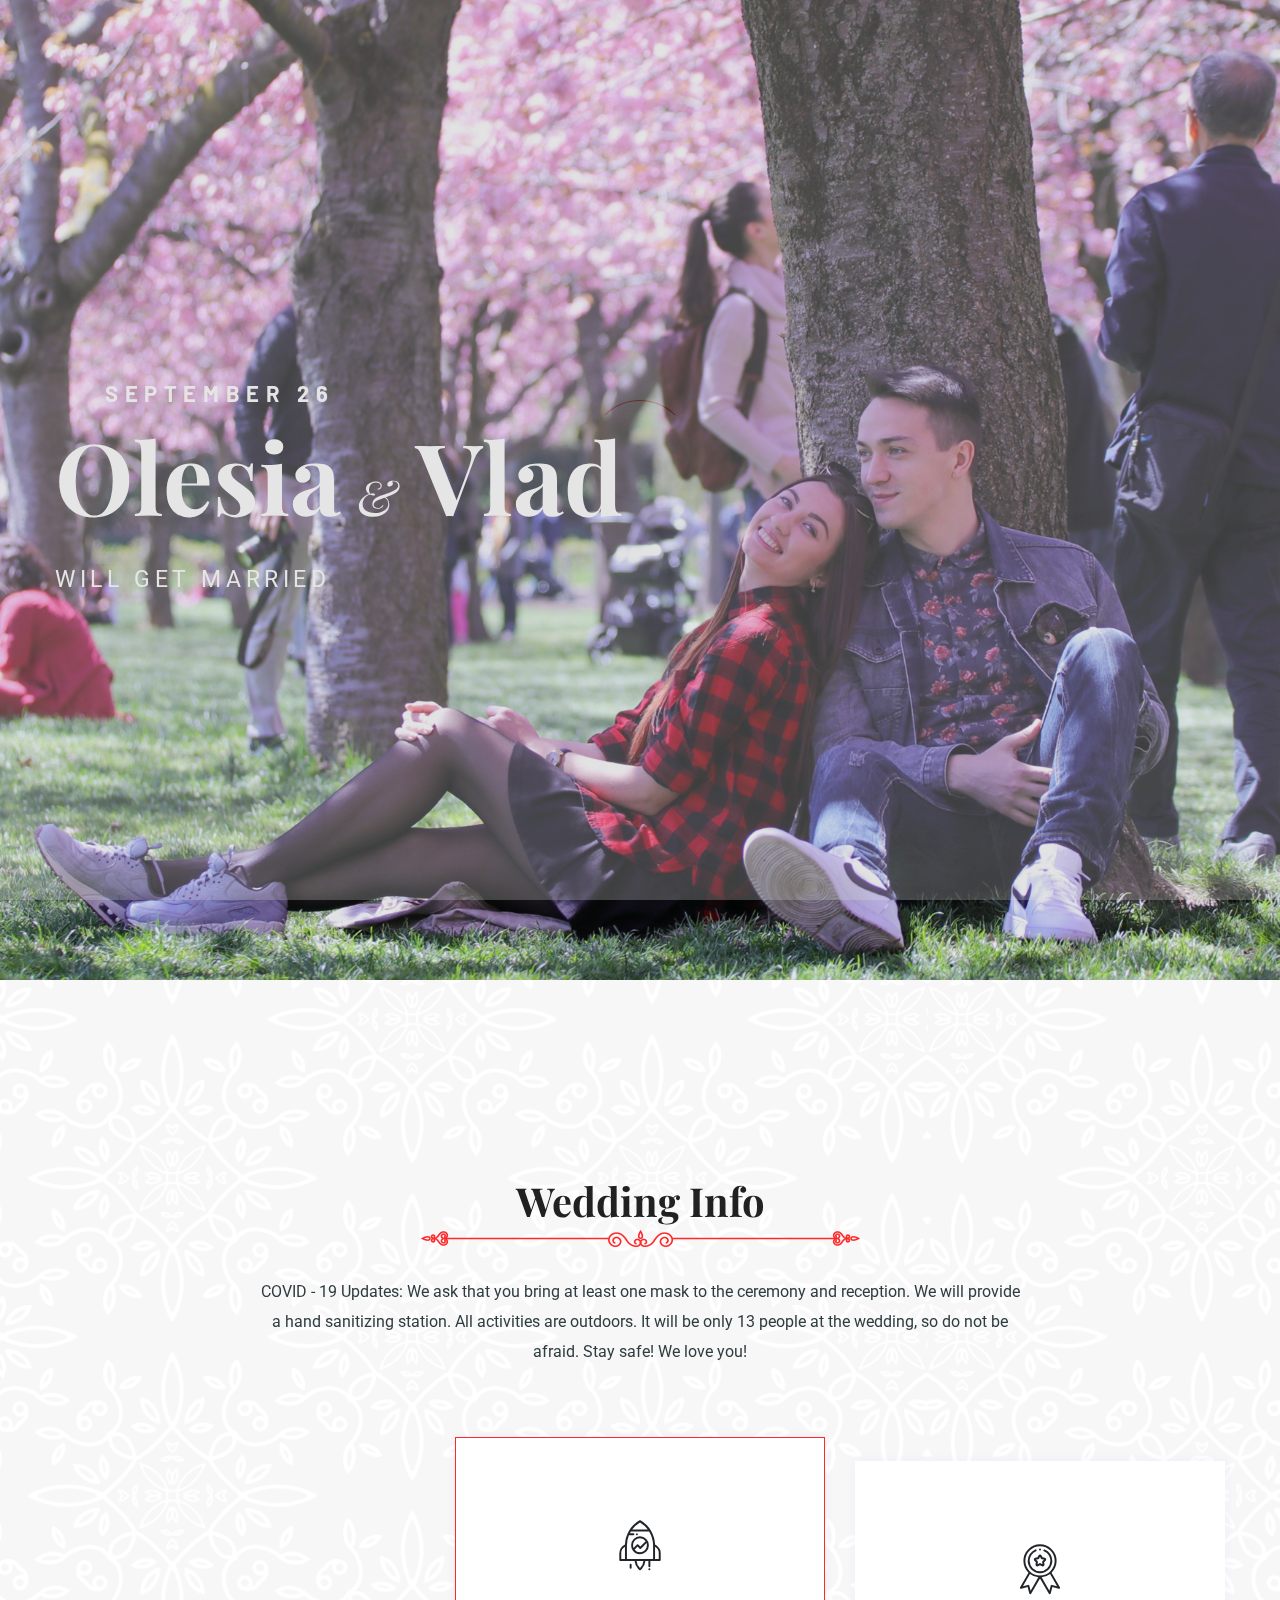
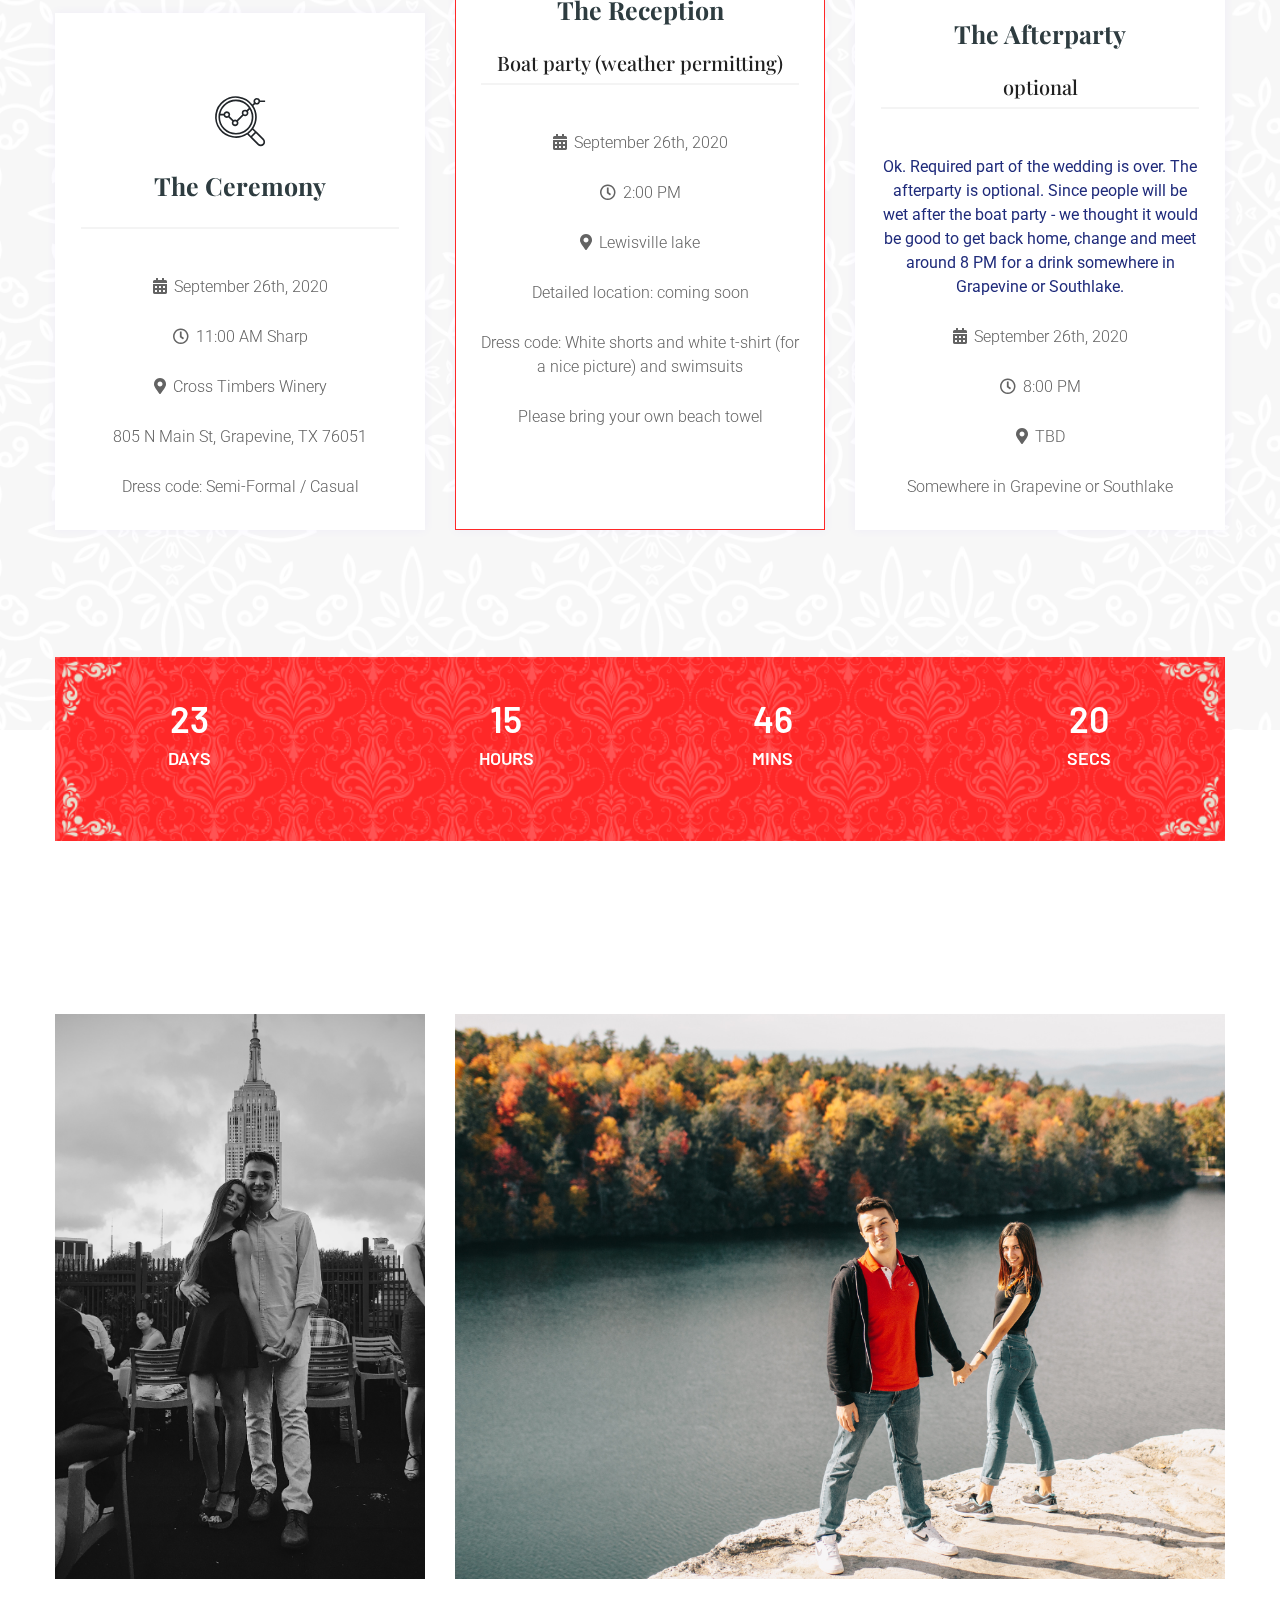
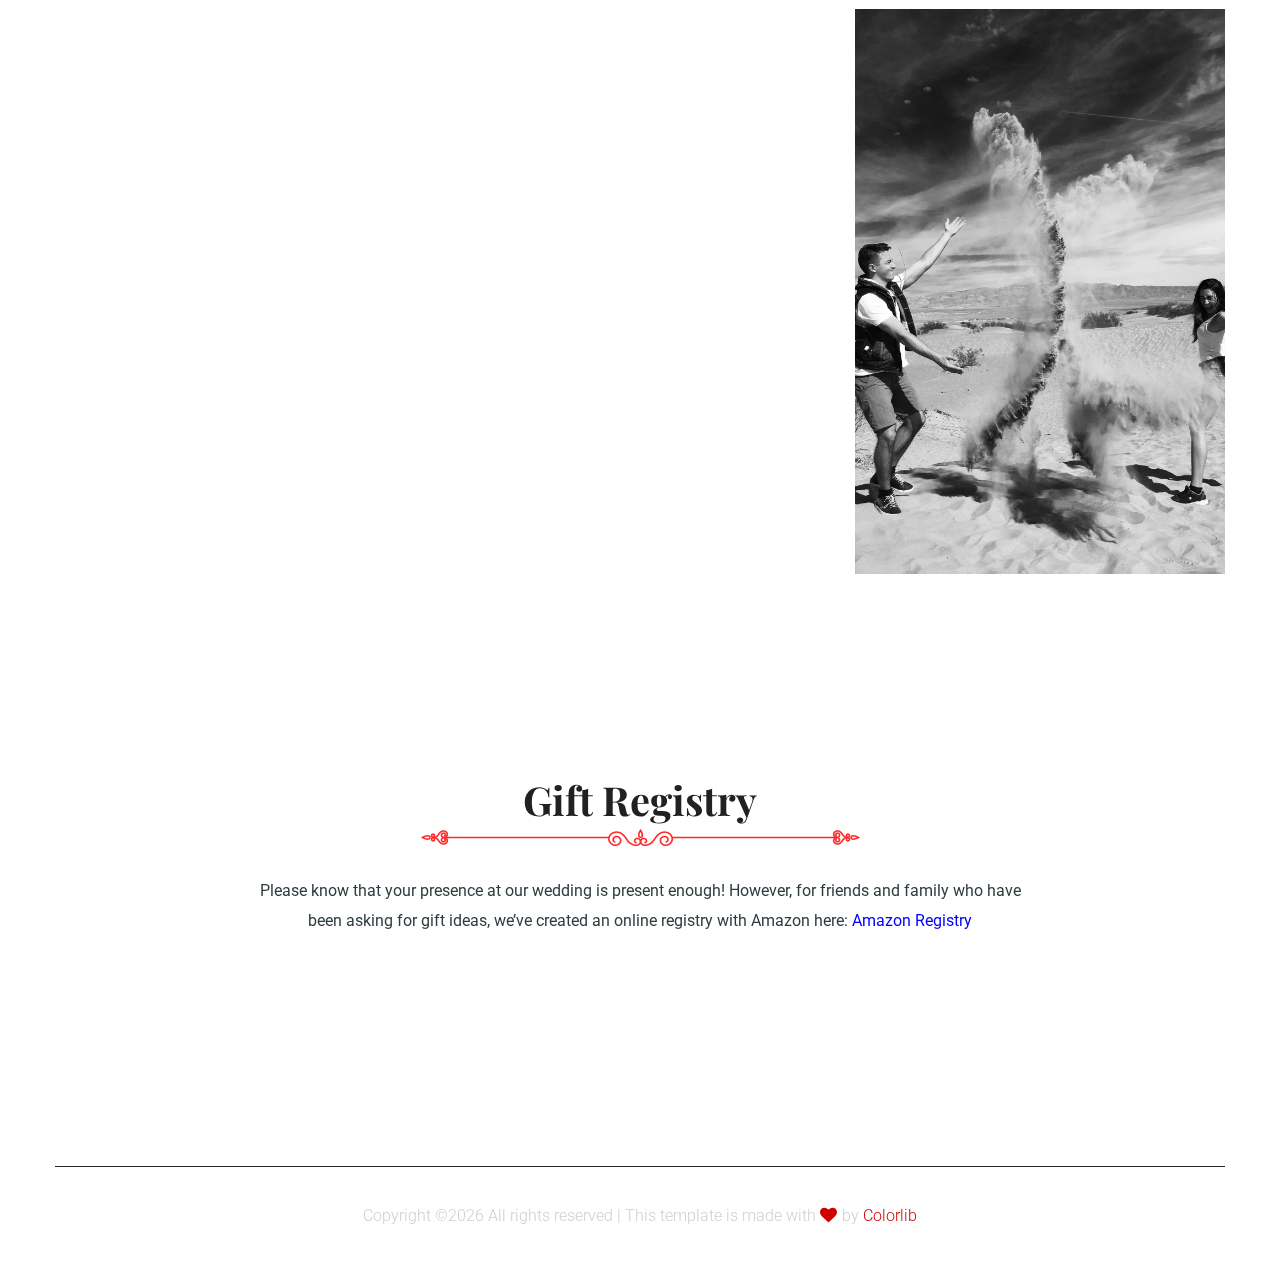
==== commit 9fa2fa30: "wed5" ====
--- a/index.html
+++ b/index.html
@@ -250,42 +250,6 @@
            
         </div>
     </section>
-    <!-- Gallery-2 img Start-->
-    <div class="gallery-area2 fix">
-        <div class="container-fluid p-0">
-            <div class="row">
-                <div class="col-md-12">
-                    <div class="gallery-active owl-carousel">
-                        <div class="gallery-img">
-                            <a href="#"><img src="assets/img/gallery/gallery01.png" alt=""></a>
-                        </div>
-                        <div class="gallery-img">
-                            <a href="#"><img src="assets/img/gallery/gallery02.png" alt=""></a>
-                        </div>
-                        <div class="gallery-img">
-                            <a href="#"><img src="assets/img/gallery/gallery03.png" alt=""></a>
-                        </div>
-                        <div class="gallery-img">
-                            <a href="#"><img src="assets/img/gallery/gallery04.png" alt=""></a>
-                        </div>
-                        <div class="gallery-img">
-                            <a href="#"><img src="assets/img/gallery/gallery05.png" alt=""></a>
-                        </div>
-                        <div class="gallery-img">
-                            <a href="#"><img src="assets/img/gallery/gallery06.png" alt=""></a>
-                        </div>
-                        <div class="gallery-img">
-                            <a href="#"><img src="assets/img/gallery/gallery07.png" alt=""></a>
-                        </div>
-                        <div class="gallery-img">
-                            <a href="#"><img src="assets/img/gallery/gallery08.png" alt=""></a>
-                        </div>
-                    </div>
-                </div>
-            </div>
-        </div>
-    </div>
-    <!-- Gallery-2 img End-->
     
     <!--? End map Area -->
 </main>
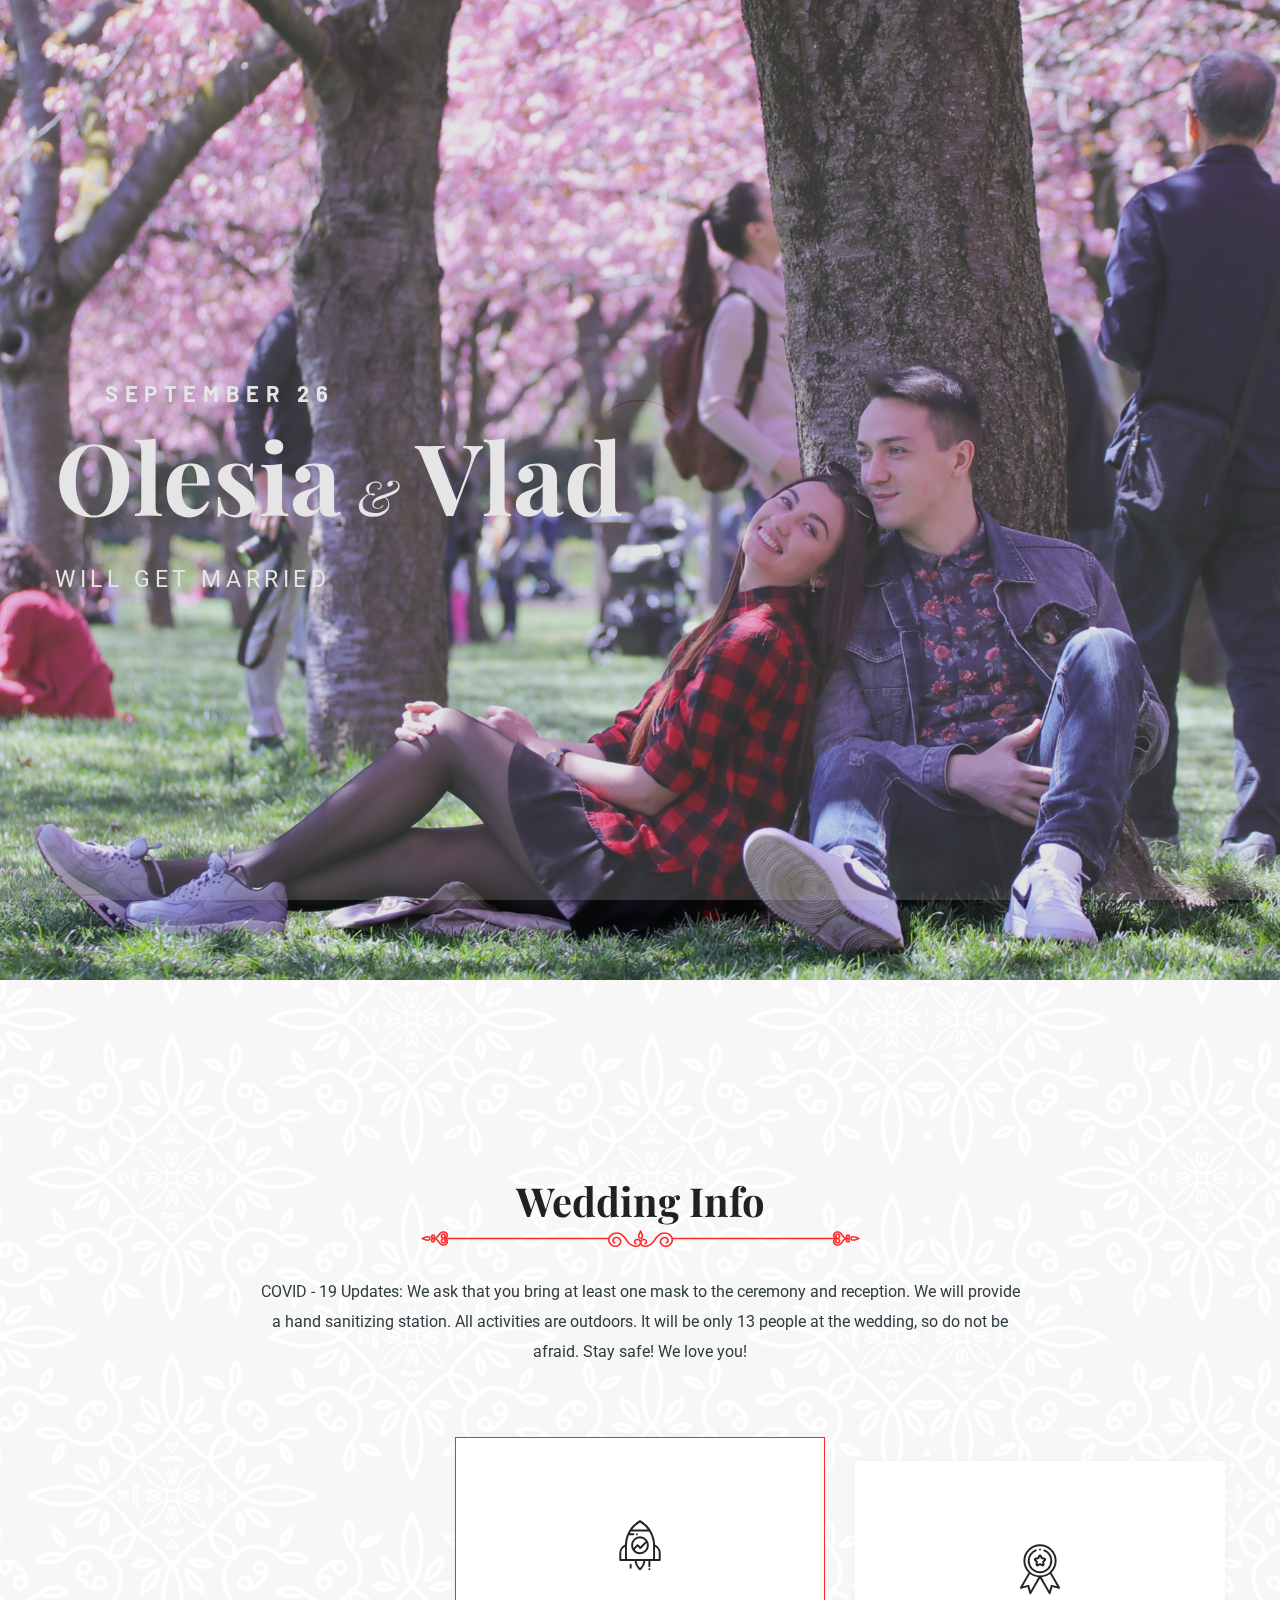
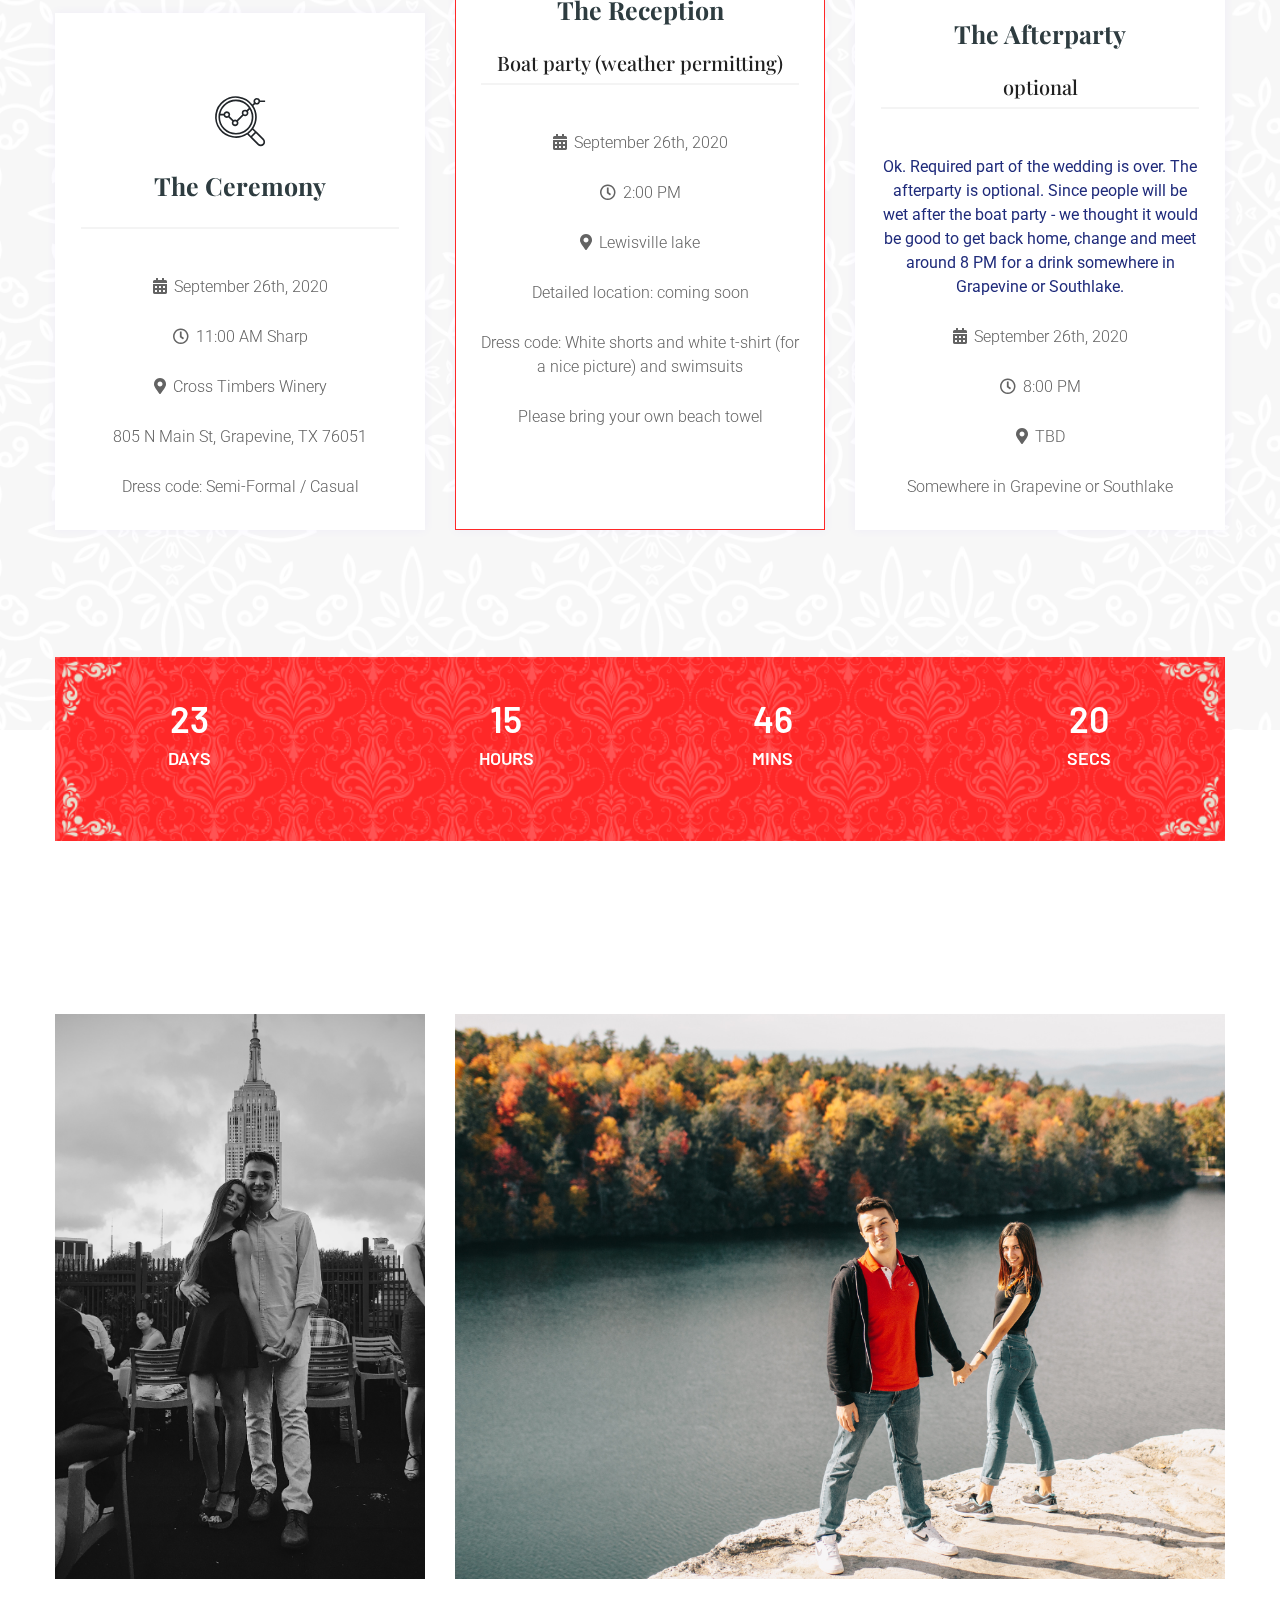
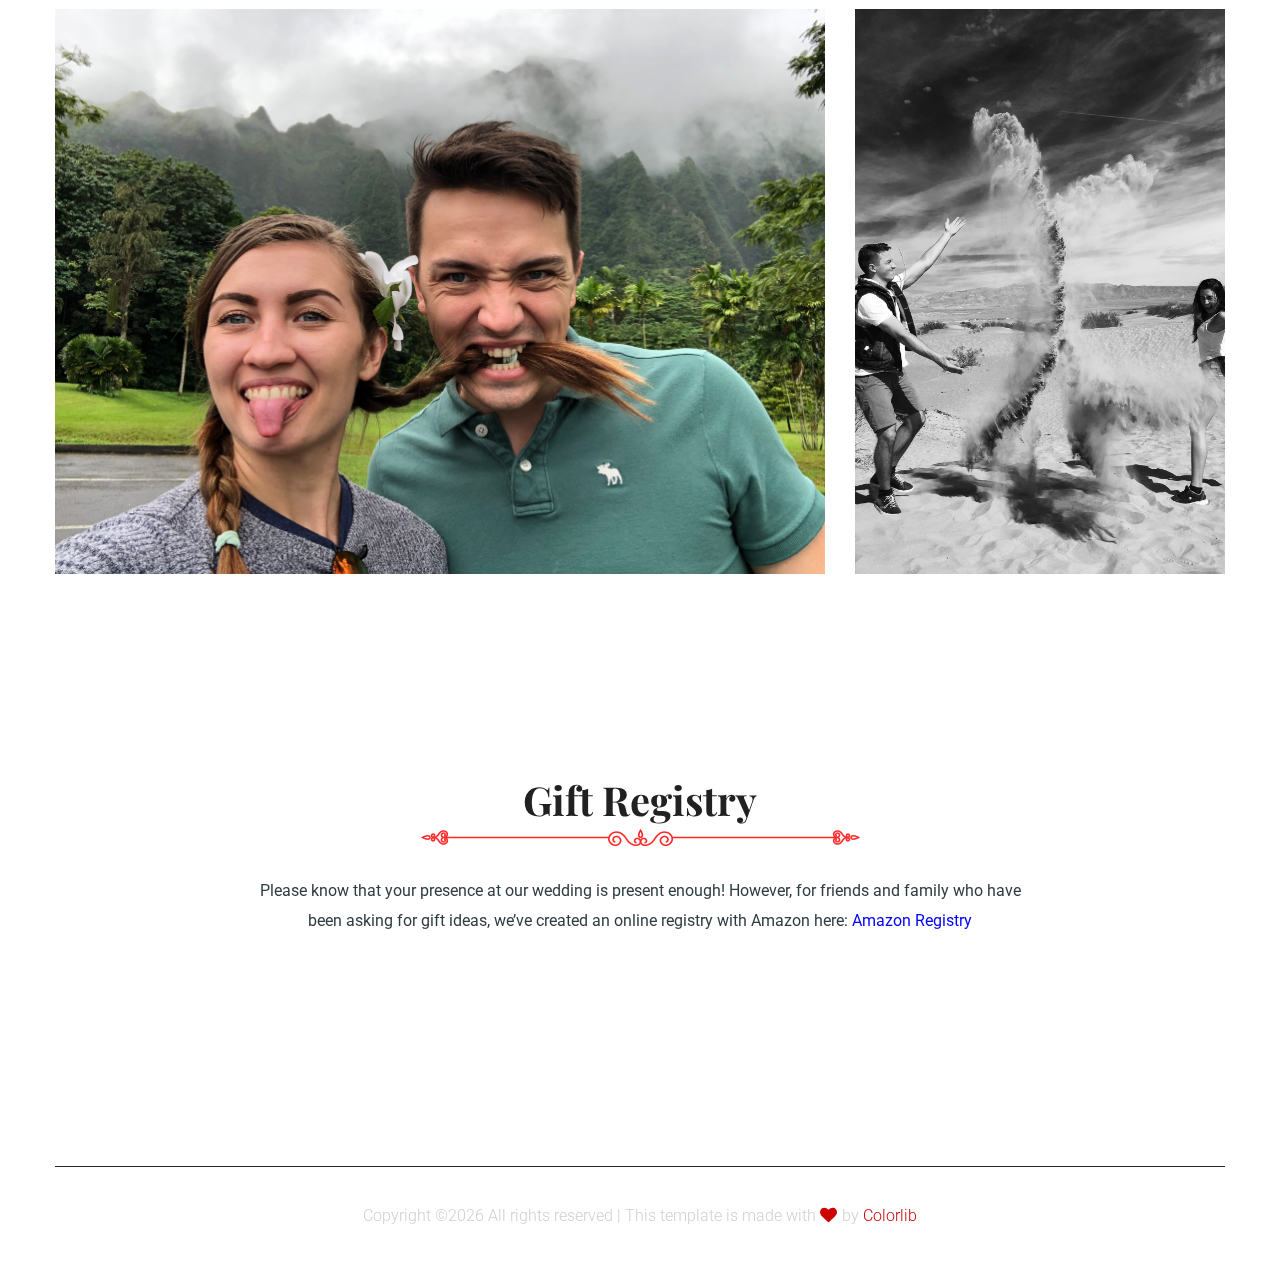
==== commit bd1ce813: "wed6" ====
--- a/index.html
+++ b/index.html
@@ -217,7 +217,7 @@
                 </div>
                 <div class="col-lg-8 col-md-6">
                     <div class="single-gallery mb-30">
-                        <div class="gallery-img" style="background-image: url(assets/img/IMG_03211.JPG);">
+                        <div class="gallery-img" style="background-image: url(assets/img/IMG_0321.png);">
                         </div>
                         
                     </div>
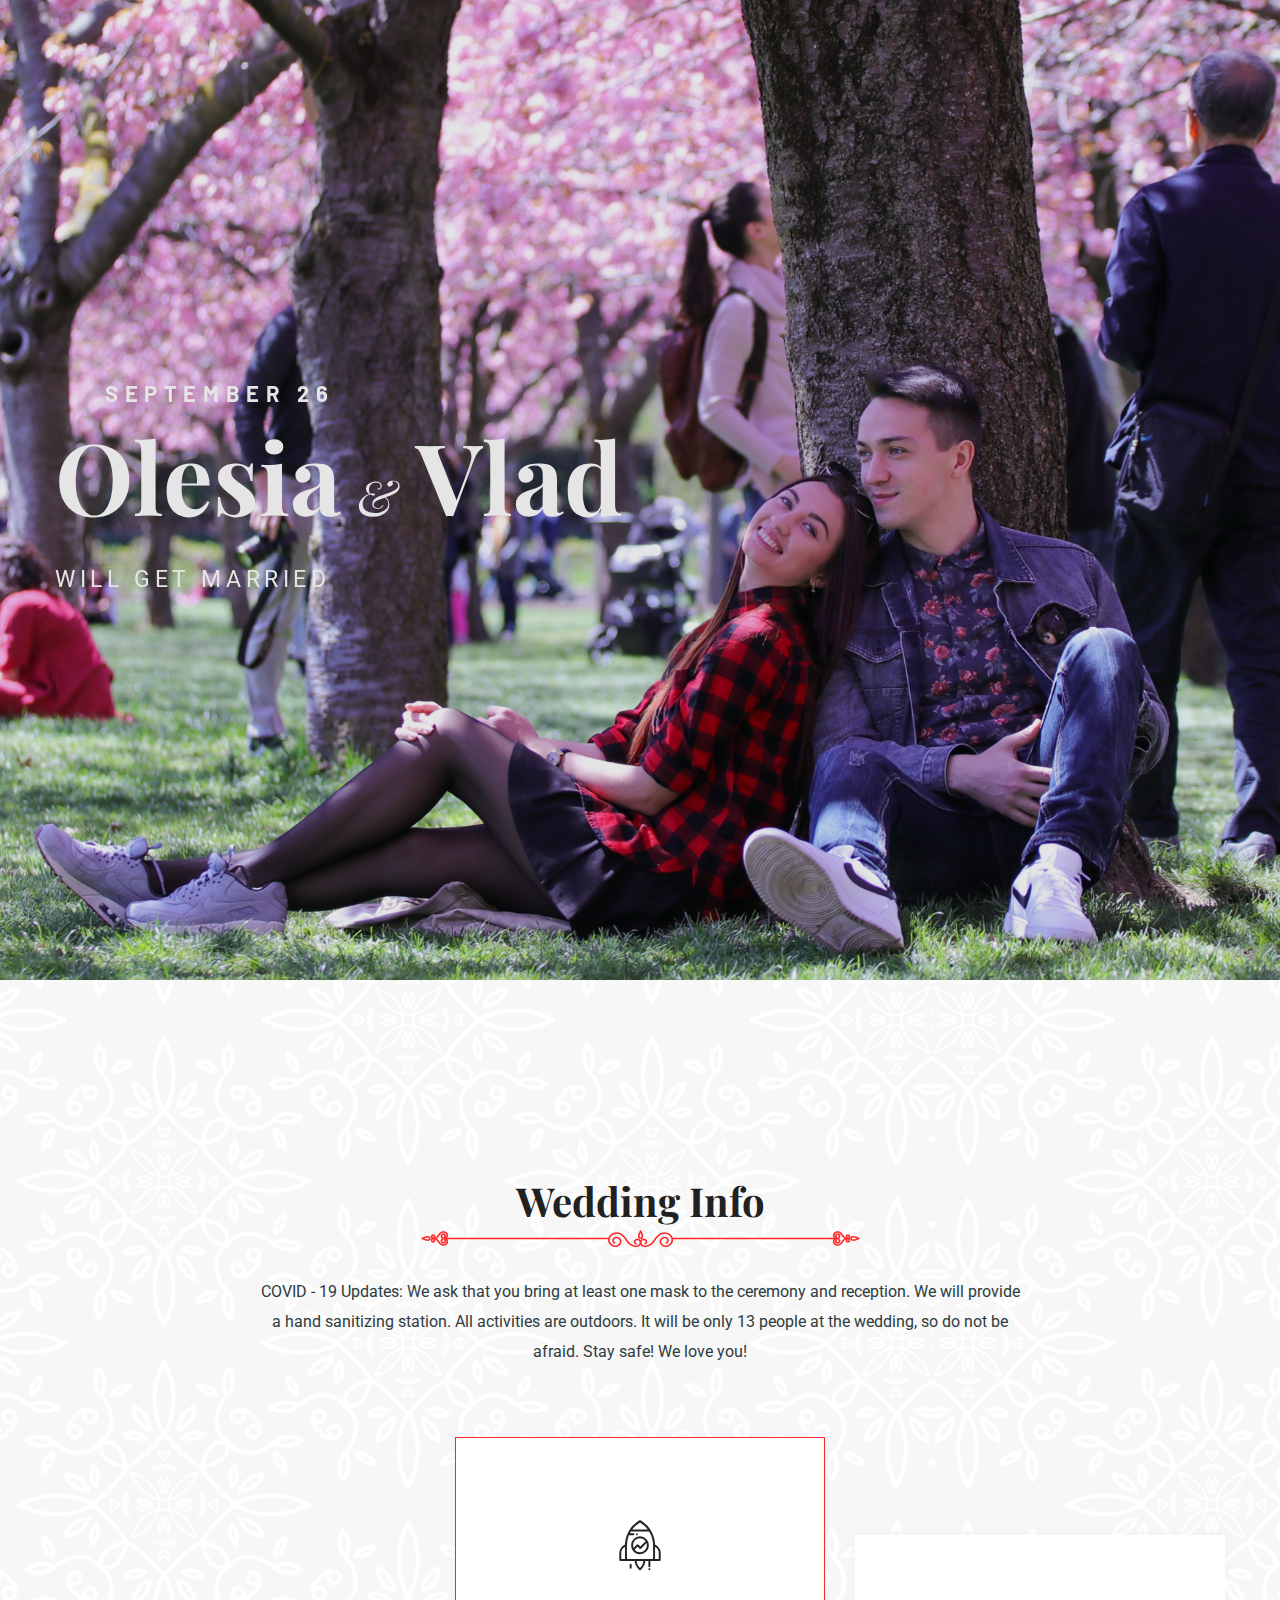
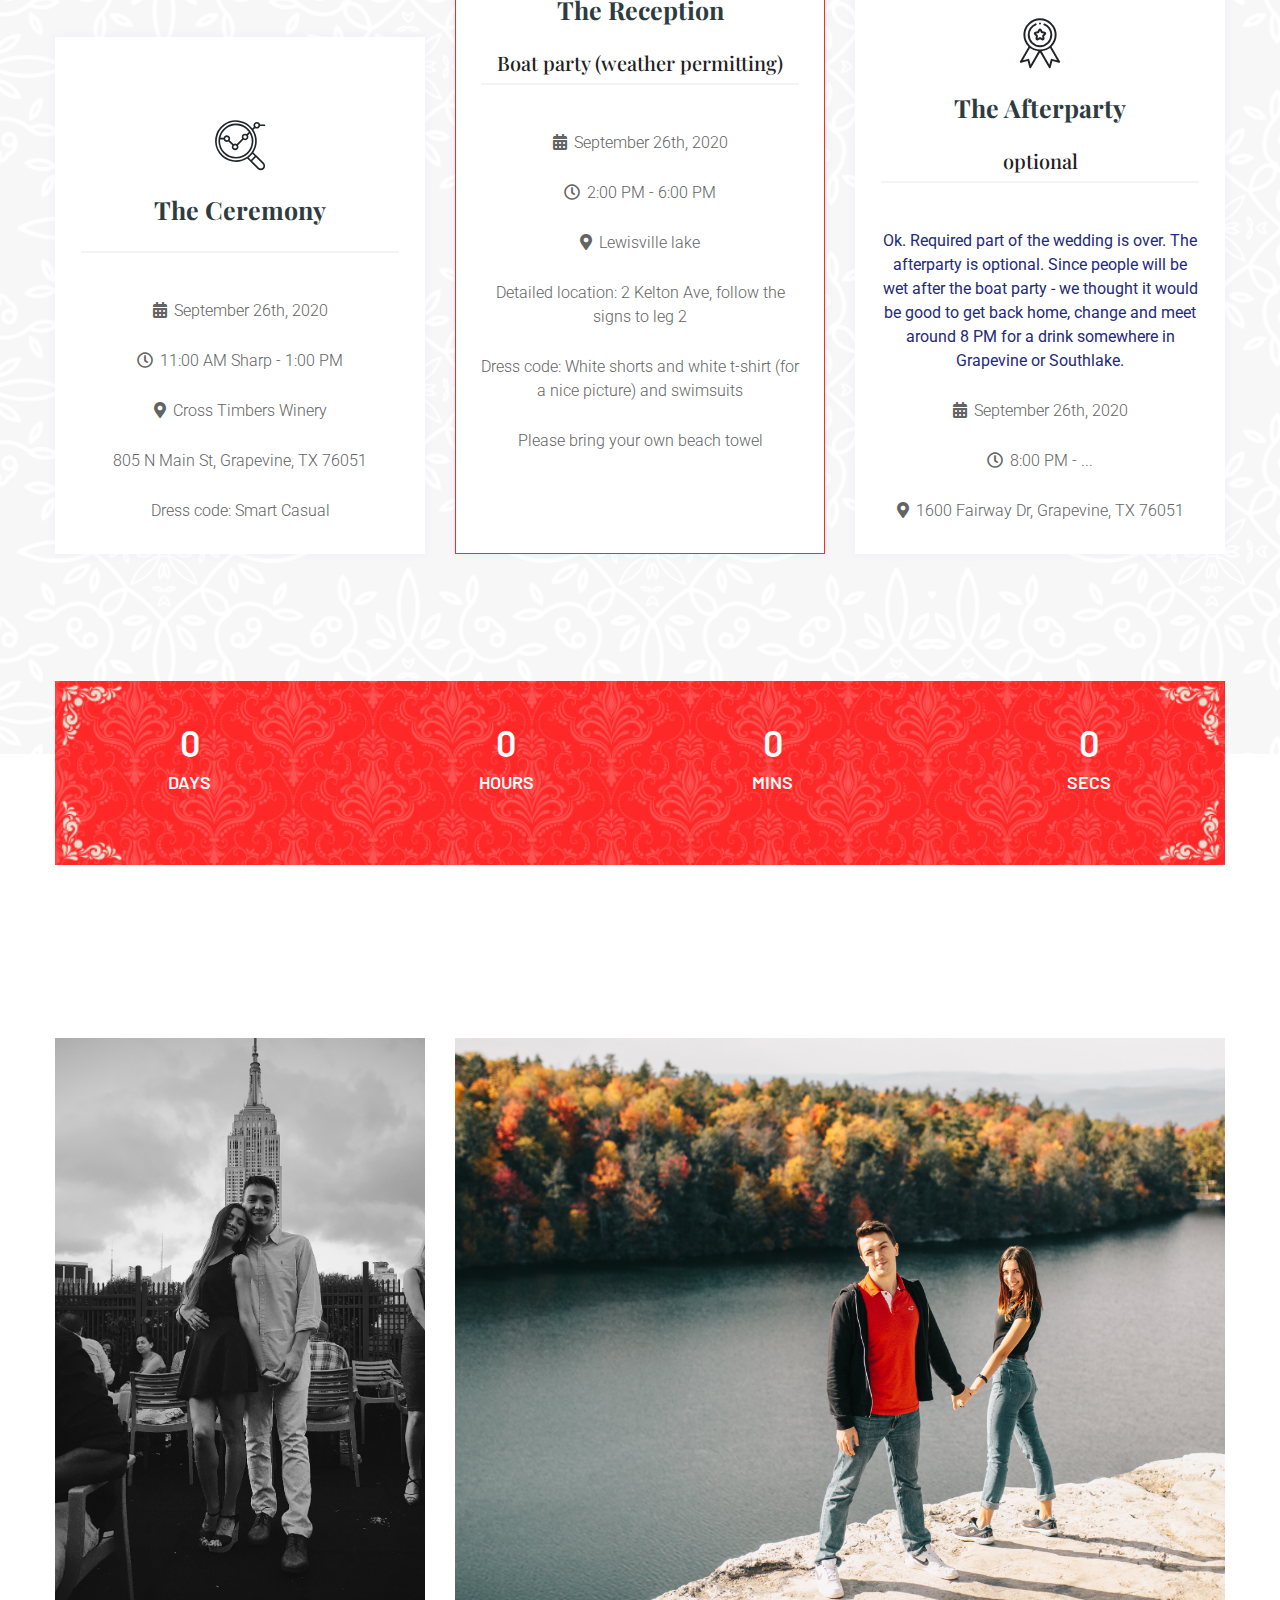
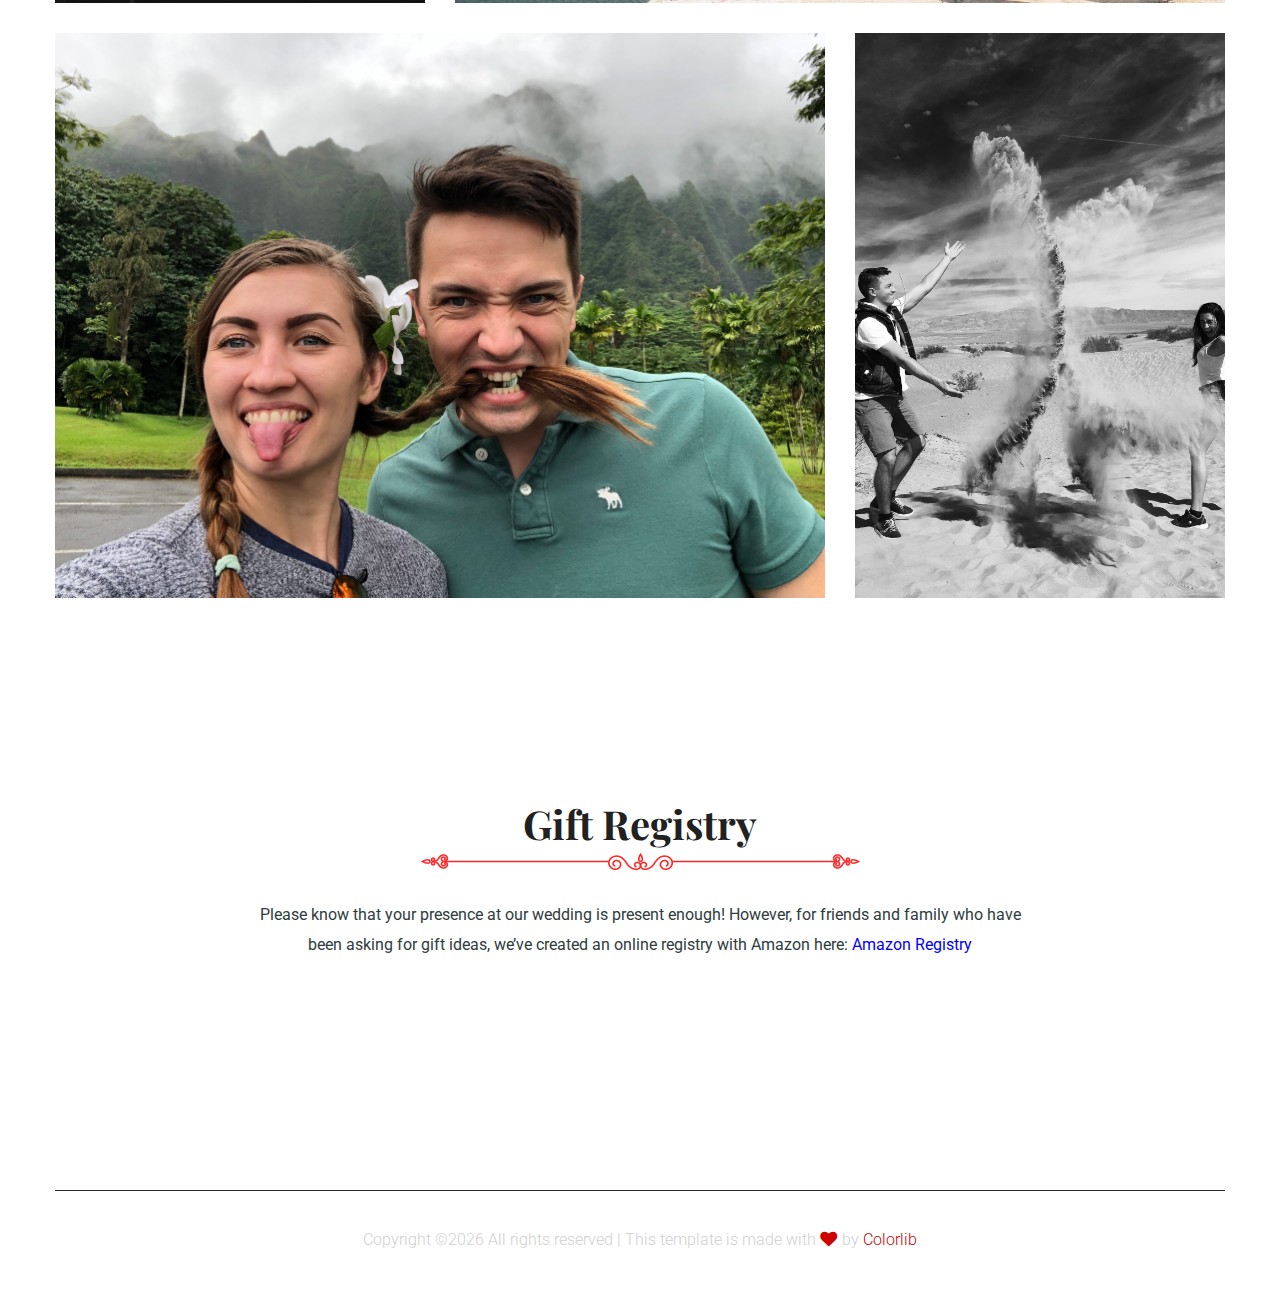
==== commit 99e6fd3f: "updated address of the boat party and after party" ====
--- a/index.html
+++ b/index.html
@@ -3,7 +3,7 @@
 <head>
     <meta charset="utf-8">
     <meta http-equiv="x-ua-compatible" content="ie=edge">
-    <title>Wedding | Template </title>
+    <title>Olesia | Vlad | Wedding </title>
     <meta name="description" content="">
     <meta name="viewport" content="width=device-width, initial-scale=1">
     <link rel="manifest" href="site.webmanifest">
@@ -101,10 +101,10 @@
                         <div class="card-bottom">
                             <ul>
                                 <li><i class="fas fa-calendar-alt"></i>September 26th, 2020</li>
-                                <li><i class="far fa-clock"></i>11:00 AM Sharp</li>
+                                <li><i class="far fa-clock"></i>11:00 AM Sharp - 1:00 PM</li>
                                 <li><i class="fas fa-map-marker-alt"></i>Cross Timbers Winery</li>
                                 <li>805 N Main St, Grapevine, TX 76051</li>
-                                <li>Dress code: Semi-Formal / Casual</li>
+                                <li>Dress code: Smart Casual</li>
                             </ul>
                         </div>
                         <div class="card-buttons mt-30">
@@ -121,9 +121,9 @@
                         <div class="card-bottom">
                             <ul>
                                 <li><i class="fas fa-calendar-alt"></i>September 26th, 2020</li>
-                                <li><i class="far fa-clock"></i>2:00 PM</li>
+                                <li><i class="far fa-clock"></i>2:00 PM - 6:00 PM</li>
                                 <li><i class="fas fa-map-marker-alt"></i>Lewisville lake</li>
-                                <li>Detailed location: coming soon</li>
+                                <li>Detailed location: 2 Kelton Ave, follow the signs to leg 2</li>
                                 <li>Dress code: White shorts and white t-shirt (for a nice picture) and swimsuits</li>
                                 <li>Please bring your own beach towel</li>
                             </ul>
@@ -143,9 +143,8 @@
                             <ul>
                                 <li><b>Ok. Required part of the wedding is over. The afterparty is optional. Since people will be wet after the  boat party - we thought it would be good to get back home, change and meet around 8 PM for a drink somewhere in Grapevine or Southlake.</b></li>
                                 <li><i class="fas fa-calendar-alt"></i>September 26th, 2020</li>
-                                <li><i class="far fa-clock"></i>8:00 PM</li>
-                                <li><i class="fas fa-map-marker-alt"></i>TBD</li>
-                                <li>Somewhere in Grapevine or Southlake</li>
+                                <li><i class="far fa-clock"></i>8:00 PM - ...</li>
+                                <li><i class="fas fa-map-marker-alt"></i>1600 Fairway Dr, Grapevine, TX 76051</li>
                             </ul>
                         </div>
                         <div class="card-buttons mt-30">
--- a/assets/css/style.css
+++ b/assets/css/style.css
@@ -1 +1 @@
-@import url("https://fonts.googleapis.com/css?family=Barlow:300,400,500,600,700|Playfair+Display:400,500,600,700,800,900|Roboto:300,400,500,700&display=swap");.white-bg{background:#ffffff}.gray-bg{background:#f5f5f5}.section-bg1{background:#13151b}.gray-bg{background:#f7f7fd}.white-bg{background:#fff}.black-bg{background:#16161a}.theme-bg{background:#ff2828}.brand-bg{background:#f1f4fa}.testimonial-bg{background:#f9fafc}.white-color{color:#fff}.black-color{color:#16161a}.theme-color{color:#ff2828}.boxed-btn{background:#fff;color:#ff2828 !important;display:inline-block;padding:18px 44px;font-family:"Playfair Display",serif;font-size:14px;font-weight:400;border:0;border:1px solid #ff2828;letter-spacing:3px;text-align:center;color:#ff2828;text-transform:uppercase;cursor:pointer}.boxed-btn:hover{background:#ff2828;color:#fff !important;border:1px solid #ff2828}.boxed-btn:focus{outline:none}.boxed-btn.large-width{width:220px}[data-overlay]{position:relative;background-size:cover;background-repeat:no-repeat;background-position:center center}[data-overlay]::before{position:absolute;left:0;top:0;right:0;bottom:0;content:""}[data-opacity="1"]::before{opacity:0.1}[data-opacity="2"]::before{opacity:0.2}[data-opacity="3"]::before{opacity:0.3}[data-opacity="4"]::before{opacity:0.4}[data-opacity="5"]::before{opacity:0.5}[data-opacity="6"]::before{opacity:0.6}[data-opacity="7"]::before{opacity:0.7}[data-opacity="8"]::before{opacity:0.8}[data-opacity="9"]::before{opacity:0.9}body{font-family:"Roboto",sans-serif;font-weight:normal;font-style:normal}h1,h2,h3,h3,h4,h5,h6{font-family:"Playfair Display",serif;color:#212121;margin-top:0px;font-style:normal;font-weight:500;text-transform:normal}p{font-family:"Roboto",sans-serif;color:#2e3c40;font-size:16px;line-height:30px;margin-bottom:15px;font-weight:normal}.bg-img-1{background-image:url(../img/slider/slider-img-1.jpg)}.bg-img-2{background-image:url(../img/background-img/bg-img-2.jpg)}.cta-bg-1{background-image:url(../img/background-img/bg-img-3.jpg)}.img{max-width:100%;-webkit-transition:all .3s ease-out 0s;-moz-transition:all .3s ease-out 0s;-ms-transition:all .3s ease-out 0s;-o-transition:all .3s ease-out 0s;transition:all .3s ease-out 0s}.f-left{float:left}.f-right{float:right}.fix{overflow:hidden}.clear{clear:both}a,.button{-webkit-transition:all .3s ease-out 0s;-moz-transition:all .3s ease-out 0s;-ms-transition:all .3s ease-out 0s;-o-transition:all .3s ease-out 0s;transition:all .3s ease-out 0s}a:focus,.button:focus{text-decoration:none;outline:none}a{color:#635c5c}a:hover{color:#fff}a:focus,a:hover,.portfolio-cat a:hover,.footer -menu li a:hover{text-decoration:none}a,button{color:#fff;outline:medium none}button:focus,input:focus,input:focus,textarea,textarea:focus{outline:0}.uppercase{text-transform:uppercase}input:focus::-moz-placeholder{opacity:0;-webkit-transition:.4s;-o-transition:.4s;transition:.4s}.capitalize{text-transform:capitalize}h1 a,h2 a,h3 a,h4 a,h5 a,h6 a{color:inherit}ul{margin:0px;padding:0px}li{list-style:none}hr{border-bottom:1px solid #eceff8;border-top:0 none;margin:30px 0;padding:0}.theme-overlay{position:relative}.theme-overlay::before{background:#1696e7 none repeat scroll 0 0;content:"";height:100%;left:0;opacity:0.6;position:absolute;top:0;width:100%}.overlay{position:relative;z-index:0}.overlay::before{position:absolute;content:"";top:0;left:0;width:100%;height:100%;z-index:-1}.overlay2{position:relative;z-index:0}.overlay2::before{position:absolute;content:"";background-color:#2E2200;top:0;left:0;width:100%;height:100%;z-index:-1;opacity:0.5}.section-padding{padding-top:120px;padding-bottom:120px}.separator{border-top:1px solid #f2f2f2}.mb-90{margin-bottom:90px}@media (max-width: 767px){.mb-90{margin-bottom:30px}}@media (min-width: 768px) and (max-width: 991px){.mb-90{margin-bottom:45px}}.owl-carousel .owl-nav div{background:rgba(255,255,255,0.8) none repeat scroll 0 0;height:40px;left:20px;line-height:40px;font-size:22px;color:#646464;opacity:1;visibility:visible;position:absolute;text-align:center;top:50%;transform:translateY(-50%);transition:all 0.3s ease 0s;width:40px}.owl-carousel .owl-nav div.owl-next{left:auto;right:-30px}.owl-carousel .owl-nav div.owl-next i{position:relative;right:0;top:1px}.owl-carousel .owl-nav div.owl-prev i{position:relative;right:1px;top:0px}.owl-carousel:hover .owl-nav div{opacity:1;visibility:visible}.owl-carousel:hover .owl-nav div:hover{color:#fff;background:#ff3500}.btn{background:#ff2828;text-transform:uppercase;color:#fff;font-size:16px;font-weight:400;padding:30px 44px;padding:30px 27px;border-radius:30px;letter-spacing:1px;line-height:0;margin-bottom:0;cursor:pointer;display:inline-block;-moz-user-select:none;cursor:pointer;transition:color 0.4s linear;position:relative;z-index:1;border:0;overflow:hidden;margin:0}.btn::before{content:"";position:absolute;left:0;top:0;width:100%;height:100%;background:#da1b1b;z-index:1;border-radius:5px;transition:transform 0.5s;transition-timing-function:ease;transform-origin:0 0;transition-timing-function:cubic-bezier(0.5, 1.6, 0.4, 0.7);transform:scaleX(0)}.btn:hover::before{transform:scaleX(1);color:#fff !important;z-index:-1}.header-btn{background:#4043bc;padding:20px 11px;min-width:120px;position:relative}.header-btn::before{background:#ec4683}.btn-whit{background:#fff;text-transform:uppercase;color:#362d2b;font-size:16px;font-weight:400;padding:30px 44px;border-radius:30px}.btn.focus,.btn:focus{outline:0;box-shadow:none}.hero-btn{padding:30px 56px}.border-btn{background:none;-moz-user-select:none;border:2px solid #ff2828;padding:18px 38px;margin:10px;text-transform:capitalize;color:#ff2828;cursor:pointer;display:inline-block;font-size:14px;font-weight:500;letter-spacing:1px;margin-bottom:0;border-radius:5px;position:relative;transition:color 0.4s linear;position:relative;overflow:hidden;margin:0}.border-btn::before{border:2px solid transparent;content:"";position:absolute;left:0;top:0;width:100%;height:100%;background:#ff2828;z-index:-1;transition:transform 0.5s;transition-timing-function:ease;transform-origin:0 0;transition-timing-function:cubic-bezier(0.5, 1.6, 0.4, 0.7);transform:scaleY(0)}.border-btn:hover::before{transform:scaleY(1);order:2px solid transparent}.border-btn.border-btn2{padding:17px 52px}.send-btn{background:#ff2828;color:#fff;font-size:14px;width:100%;height:55px;border:none;border-radius:5px;cursor:pointer;transition:color 0.4s linear;position:relative;overflow:hidden;z-index:1}.send-btn::before{border:2px solid transparent;content:"";position:absolute;left:0;top:0;width:100%;height:100%;background:#e6373d;color:#ff2828;z-index:-1;transition:transform 0.5s;transition-timing-function:ease;transform-origin:0 0;transition-timing-function:cubic-bezier(0.5, 1.6, 0.4, 0.7);transform:scaleX(0)}.send-btn:hover::before{transform:scaleY(1);order:2px solid transparent;color:red}.breadcrumb>.active{color:#888}#scrollUp{background:#ff2828;height:50px;width:50px;right:31px;bottom:18px;color:#fff;font-size:20px;text-align:center;border-radius:50%;line-height:48px;border:2px solid transparent}@media (max-width: 575px){#scrollUp{right:16px}}#scrollUp:hover{color:#fff}.sticky-bar{left:0;margin:auto;position:fixed;top:0;width:100%;-webkit-box-shadow:0 10px 15px rgba(25,25,25,0.1);box-shadow:0 10px 15px rgba(25,25,25,0.1);z-index:9999;-webkit-animation:500ms ease-in-out 0s normal none 1 running fadeInDown;animation:500ms ease-in-out 0s normal none 1 running fadeInDown;-webkit-box-shadow:0 10px 15px rgba(25,25,25,0.1);background:#fff}.mt-5{margin-top:5px}.mt-10{margin-top:10px}.mt-15{margin-top:15px}.mt-20{margin-top:20px}.mt-25{margin-top:25px}.mt-30{margin-top:30px}.mt-35{margin-top:35px}.mt-40{margin-top:40px}.mt-45{margin-top:45px}.mt-50{margin-top:50px}.mt-55{margin-top:55px}.mt-60{margin-top:60px}.mt-65{margin-top:65px}.mt-70{margin-top:70px}.mt-75{margin-top:75px}.mt-80{margin-top:80px}.mt-85{margin-top:85px}.mt-90{margin-top:90px}.mt-95{margin-top:95px}.mt-100{margin-top:100px}.mt-105{margin-top:105px}.mt-110{margin-top:110px}.mt-115{margin-top:115px}.mt-120{margin-top:120px}.mt-125{margin-top:125px}.mt-130{margin-top:130px}.mt-135{margin-top:135px}.mt-140{margin-top:140px}.mt-145{margin-top:145px}.mt-150{margin-top:150px}.mt-155{margin-top:155px}.mt-160{margin-top:160px}.mt-165{margin-top:165px}.mt-170{margin-top:170px}.mt-175{margin-top:175px}.mt-180{margin-top:180px}.mt-185{margin-top:185px}.mt-190{margin-top:190px}.mt-195{margin-top:195px}.mt-200{margin-top:200px}.mb-5{margin-bottom:5px}.mb-10{margin-bottom:10px}.mb-15{margin-bottom:15px}.mb-20{margin-bottom:20px}.mb-25{margin-bottom:25px}.mb-30{margin-bottom:30px}.mb-35{margin-bottom:35px}.mb-40{margin-bottom:40px}.mb-45{margin-bottom:45px}.mb-50{margin-bottom:50px}.mb-55{margin-bottom:55px}.mb-60{margin-bottom:60px}.mb-65{margin-bottom:65px}.mb-70{margin-bottom:70px}.mb-75{margin-bottom:75px}.mb-80{margin-bottom:80px}.mb-85{margin-bottom:85px}.mb-90{margin-bottom:90px}.mb-95{margin-bottom:95px}.mb-100{margin-bottom:100px}.mb-105{margin-bottom:105px}.mb-110{margin-bottom:110px}.mb-115{margin-bottom:115px}.mb-120{margin-bottom:120px}.mb-125{margin-bottom:125px}.mb-130{margin-bottom:130px}.mb-135{margin-bottom:135px}.mb-140{margin-bottom:140px}.mb-145{margin-bottom:145px}.mb-150{margin-bottom:150px}.mb-155{margin-bottom:155px}.mb-160{margin-bottom:160px}.mb-165{margin-bottom:165px}.mb-170{margin-bottom:170px}.mb-175{margin-bottom:175px}.mb-180{margin-bottom:180px}.mb-185{margin-bottom:185px}.mb-190{margin-bottom:190px}.mb-195{margin-bottom:195px}.mb-200{margin-bottom:200px}.ml-5{margin-left:5px}.ml-10{margin-left:10px}.ml-15{margin-left:15px}.ml-20{margin-left:20px}.ml-25{margin-left:25px}.ml-30{margin-left:30px}.ml-35{margin-left:35px}.ml-40{margin-left:40px}.ml-45{margin-left:45px}.ml-50{margin-left:50px}.ml-55{margin-left:55px}.ml-60{margin-left:60px}.ml-65{margin-left:65px}.ml-70{margin-left:70px}.ml-75{margin-left:75px}.ml-80{margin-left:80px}.ml-85{margin-left:85px}.ml-90{margin-left:90px}.ml-95{margin-left:95px}.ml-100{margin-left:100px}.ml-105{margin-left:105px}.ml-110{margin-left:110px}.ml-115{margin-left:115px}.ml-120{margin-left:120px}.ml-125{margin-left:125px}.ml-130{margin-left:130px}.ml-135{margin-left:135px}.ml-140{margin-left:140px}.ml-145{margin-left:145px}.ml-150{margin-left:150px}.ml-155{margin-left:155px}.ml-160{margin-left:160px}.ml-165{margin-left:165px}.ml-170{margin-left:170px}.ml-175{margin-left:175px}.ml-180{margin-left:180px}.ml-185{margin-left:185px}.ml-190{margin-left:190px}.ml-195{margin-left:195px}.ml-200{margin-left:200px}.mr-5{margin-right:5px}.mr-10{margin-right:10px}.mr-15{margin-right:15px}.mr-20{margin-right:20px}.mr-25{margin-right:25px}.mr-30{margin-right:30px}.mr-35{margin-right:35px}.mr-40{margin-right:40px}.mr-45{margin-right:45px}.mr-50{margin-right:50px}.mr-55{margin-right:55px}.mr-60{margin-right:60px}.mr-65{margin-right:65px}.mr-70{margin-right:70px}.mr-75{margin-right:75px}.mr-80{margin-right:80px}.mr-85{margin-right:85px}.mr-90{margin-right:90px}.mr-95{margin-right:95px}.mr-100{margin-right:100px}.mr-105{margin-right:105px}.mr-110{margin-right:110px}.mr-115{margin-right:115px}.mr-120{margin-right:120px}.mr-125{margin-right:125px}.mr-130{margin-right:130px}.mr-135{margin-right:135px}.mr-140{margin-right:140px}.mr-145{margin-right:145px}.mr-150{margin-right:150px}.mr-155{margin-right:155px}.mr-160{margin-right:160px}.mr-165{margin-right:165px}.mr-170{margin-right:170px}.mr-175{margin-right:175px}.mr-180{margin-right:180px}.mr-185{margin-right:185px}.mr-190{margin-right:190px}.mr-195{margin-right:195px}.mr-200{margin-right:200px}.pt-5{padding-top:5px}.pt-10{padding-top:10px}.pt-15{padding-top:15px}.pt-20{padding-top:20px}.pt-25{padding-top:25px}.pt-30{padding-top:30px}.pt-35{padding-top:35px}.pt-40{padding-top:40px}.pt-45{padding-top:45px}.pt-50{padding-top:50px}.pt-55{padding-top:55px}.pt-60{padding-top:60px}.pt-65{padding-top:65px}.pt-70{padding-top:70px}.pt-75{padding-top:75px}.pt-80{padding-top:80px}.pt-85{padding-top:85px}.pt-90{padding-top:90px}.pt-95{padding-top:95px}.pt-100{padding-top:100px}.pt-105{padding-top:105px}.pt-110{padding-top:110px}.pt-115{padding-top:115px}.pt-120{padding-top:120px}.pt-125{padding-top:125px}.pt-130{padding-top:130px}.pt-135{padding-top:135px}.pt-140{padding-top:140px}.pt-145{padding-top:145px}.pt-150{padding-top:150px}.pt-155{padding-top:155px}.pt-160{padding-top:160px}.pt-165{padding-top:165px}.pt-170{padding-top:170px}.pt-175{padding-top:175px}.pt-180{padding-top:180px}.pt-185{padding-top:185px}.pt-190{padding-top:190px}.pt-195{padding-top:195px}.pt-200{padding-top:200px}.pt-260{padding-top:260px}.pb-5{padding-bottom:5px}.pb-10{padding-bottom:10px}.pb-15{padding-bottom:15px}.pb-20{padding-bottom:20px}.pb-25{padding-bottom:25px}.pb-30{padding-bottom:30px}.pb-35{padding-bottom:35px}.pb-40{padding-bottom:40px}.pb-45{padding-bottom:45px}.pb-50{padding-bottom:50px}.pb-55{padding-bottom:55px}.pb-60{padding-bottom:60px}.pb-65{padding-bottom:65px}.pb-70{padding-bottom:70px}.pb-75{padding-bottom:75px}.pb-80{padding-bottom:80px}.pb-85{padding-bottom:85px}.pb-90{padding-bottom:90px}.pb-95{padding-bottom:95px}.pb-100{padding-bottom:100px}.pb-105{padding-bottom:105px}.pb-110{padding-bottom:110px}.pb-115{padding-bottom:115px}.pb-120{padding-bottom:120px}.pb-125{padding-bottom:125px}.pb-130{padding-bottom:130px}.pb-135{padding-bottom:135px}.pb-140{padding-bottom:140px}.pb-145{padding-bottom:145px}.pb-150{padding-bottom:150px}.pb-155{padding-bottom:155px}.pb-160{padding-bottom:160px}.pb-165{padding-bottom:165px}.pb-170{padding-bottom:170px}.pb-175{padding-bottom:175px}.pb-180{padding-bottom:180px}.pb-185{padding-bottom:185px}.pb-190{padding-bottom:190px}.pb-195{padding-bottom:195px}.pb-200{padding-bottom:200px}.pl-5{padding-left:5px}.pl-10{padding-left:10px}.pl-15{padding-left:15px}.pl-20{padding-left:20px}.pl-25{padding-left:25px}.pl-30{padding-left:30px}.pl-35{padding-left:35px}.pl-40{padding-left:40px}.pl-45{padding-left:45px}.pl-50{padding-left:50px}.pl-55{padding-left:55px}.pl-60{padding-left:60px}.pl-65{padding-left:65px}.pl-70{padding-left:70px}.pl-75{padding-left:75px}.pl-80{padding-left:80px}.pl-85{padding-left:85px}.pl-90{padding-left:90px}.pl-95{padding-left:95px}.pl-100{padding-left:100px}.pl-105{padding-left:105px}.pl-110{padding-left:110px}.pl-115{padding-left:115px}.pl-120{padding-left:120px}.pl-125{padding-left:125px}.pl-130{padding-left:130px}.pl-135{padding-left:135px}.pl-140{padding-left:140px}.pl-145{padding-left:145px}.pl-150{padding-left:150px}.pl-155{padding-left:155px}.pl-160{padding-left:160px}.pl-165{padding-left:165px}.pl-170{padding-left:170px}.pl-175{padding-left:175px}.pl-180{padding-left:180px}.pl-185{padding-left:185px}.pl-190{padding-left:190px}.pl-195{padding-left:195px}.pl-200{padding-left:200px}.pr-5{padding-right:5px}.pr-10{padding-right:10px}.pr-15{padding-right:15px}.pr-20{padding-right:20px}.pr-25{padding-right:25px}.pr-30{padding-right:30px}.pr-35{padding-right:35px}.pr-40{padding-right:40px}.pr-45{padding-right:45px}.pr-50{padding-right:50px}.pr-55{padding-right:55px}.pr-60{padding-right:60px}.pr-65{padding-right:65px}.pr-70{padding-right:70px}.pr-75{padding-right:75px}.pr-80{padding-right:80px}.pr-85{padding-right:85px}.pr-90{padding-right:90px}.pr-95{padding-right:95px}.pr-100{padding-right:100px}.pr-105{padding-right:105px}.pr-110{padding-right:110px}.pr-115{padding-right:115px}.pr-120{padding-right:120px}.pr-125{padding-right:125px}.pr-130{padding-right:130px}.pr-135{padding-right:135px}.pr-140{padding-right:140px}.pr-145{padding-right:145px}.pr-150{padding-right:150px}.pr-155{padding-right:155px}.pr-160{padding-right:160px}.pr-165{padding-right:165px}.pr-170{padding-right:170px}.pr-175{padding-right:175px}.pr-180{padding-right:180px}.pr-185{padding-right:185px}.pr-190{padding-right:190px}.pr-195{padding-right:195px}.pr-200{padding-right:200px}.bounce-animate{animation-name:float-bob;animation-duration:2s;animation-iteration-count:infinite;-moz-animation-name:float-bob;-moz-animation-duration:2s;-moz-animation-iteration-count:infinite;-moz-animation-timing-function:linear;-ms-animation-name:float-bob;-ms-animation-duration:2s;-ms-animation-iteration-count:infinite;-ms-animation-timing-function:linear;-o-animation-name:float-bob;-o-animation-duration:2s;-o-animation-iteration-count:infinite;-o-animation-timing-function:linear}@-webkit-keyframes float-bob{0%{-webkit-transform:translateY(-20px);transform:translateY(-20px)}50%{-webkit-transform:translateY(-10px);transform:translateY(-10px)}100%{-webkit-transform:translateY(-20px);transform:translateY(-20px)}}.heartbeat{animation:heartbeat 1s infinite alternate}@-webkit-keyframes heartbeat{to{-webkit-transform:scale(1.03);transform:scale(1.03)}}.rotateme{-webkit-animation-name:rotateme;animation-name:rotateme;-webkit-animation-duration:30s;animation-duration:30s;-webkit-animation-iteration-count:infinite;animation-iteration-count:infinite;-webkit-animation-timing-function:linear;animation-timing-function:linear}@keyframes rotateme{from{-webkit-transform:rotate(0deg);transform:rotate(0deg)}to{-webkit-transform:rotate(360deg);transform:rotate(360deg)}}@-webkit-keyframes rotateme{from{-webkit-transform:rotate(0deg)}to{-webkit-transform:rotate(360deg)}}.services-img::before{content:"";position:absolute;left:50%;top:50%;height:150px;width:150px;background:#520c0c;z-index:-1;border-radius:50%;transform:translate(-50%, -50%);animation:pulse-border 3000ms ease-out infinite}@keyframes pulse-border{0%{transform:translateX(-50%) translateY(-50%) translateZ(0) scale(1);opacity:1}100%{transform:translateX(-50%) translateY(-50%) translateZ(0) scale(1.5);opacity:0}}@-webkit-keyframes pulse-border{0%{transform:translateX(-50%) translateY(-50%) translateZ(0) scale(1);opacity:1}100%{transform:translateX(-50%) translateY(-50%) translateZ(0) scale(1.5);opacity:0}}.preloader{background-color:#f7f7f7;width:100%;height:100%;position:fixed;top:0;left:0;right:0;bottom:0;z-index:999999;-webkit-transition:.6s;-o-transition:.6s;transition:.6s;margin:0 auto}.preloader .preloader-circle{width:100px;height:100px;position:relative;border-style:solid;border-width:1px;border-top-color:#ff2828;border-bottom-color:transparent;border-left-color:transparent;border-right-color:transparent;z-index:10;border-radius:50%;-webkit-box-shadow:0 1px 5px 0 rgba(35,181,185,0.15);box-shadow:0 1px 5px 0 rgba(35,181,185,0.15);background-color:#ffffff;-webkit-animation:zoom 2000ms infinite ease;animation:zoom 2000ms infinite ease;-webkit-transition:.6s;-o-transition:.6s;transition:.6s}.preloader .preloader-circle2{border-top-color:#0078ff}.preloader .preloader-img{position:absolute;top:50%;z-index:200;left:0;right:0;margin:0 auto;text-align:center;display:inline-block;-webkit-transform:translateY(-50%);-ms-transform:translateY(-50%);transform:translateY(-50%);padding-top:6px;-webkit-transition:.6s;-o-transition:.6s;transition:.6s}.preloader .preloader-img img{max-width:55px}.preloader .pere-text strong{font-weight:800;color:#dca73a;text-transform:uppercase}@-webkit-keyframes zoom{0%{-webkit-transform:rotate(0deg);transform:rotate(0deg);-webkit-transition:.6s;-o-transition:.6s;transition:.6s}100%{-webkit-transform:rotate(360deg);transform:rotate(360deg);-webkit-transition:.6s;-o-transition:.6s;transition:.6s}}@keyframes zoom{0%{-webkit-transform:rotate(0deg);transform:rotate(0deg);-webkit-transition:.6s;-o-transition:.6s;transition:.6s}100%{-webkit-transform:rotate(360deg);transform:rotate(360deg);-webkit-transition:.6s;-o-transition:.6s;transition:.6s}}.section-padding2{padding-top:200px;padding-bottom:200px}@media only screen and (min-width: 1200px) and (max-width: 1600px){.section-padding2{padding-top:200px;padding-bottom:200px}}@media only screen and (min-width: 992px) and (max-width: 1199px){.section-padding2{padding-top:200px;padding-bottom:200px}}@media only screen and (min-width: 768px) and (max-width: 991px){.section-padding2{padding-top:100px;padding-bottom:100px}}@media only screen and (min-width: 576px) and (max-width: 767px){.section-padding2{padding-top:70px;padding-bottom:70px}}@media (max-width: 575px){.section-padding2{padding-top:70px;padding-bottom:70px}}.story-padding{padding-top:190px;padding-bottom:150px}@media only screen and (min-width: 992px) and (max-width: 1199px){.story-padding{padding-top:190px;padding-bottom:150px}}@media only screen and (min-width: 768px) and (max-width: 991px){.story-padding{padding-top:100px;padding-bottom:100px}}@media only screen and (min-width: 576px) and (max-width: 767px){.story-padding{padding-top:80px;padding-bottom:80px}}@media (max-width: 575px){.story-padding{padding-top:80px;padding-bottom:80px}}.gift-padding{padding-top:120px;padding-bottom:130px}@media only screen and (min-width: 992px) and (max-width: 1199px){.gift-padding{padding-top:120px;padding-bottom:130px}}@media only screen and (min-width: 768px) and (max-width: 991px){.gift-padding{padding-top:100px;padding-bottom:100px}}@media only screen and (min-width: 576px) and (max-width: 767px){.gift-padding{padding-top:100px;padding-bottom:100px}}@media (max-width: 575px){.gift-padding{padding-top:100px;padding-bottom:100px}}.section-padding30{padding-top:195px;padding-bottom:170px}@media only screen and (min-width: 1200px) and (max-width: 1600px){.section-padding30{padding-top:195px;padding-bottom:170px}}@media only screen and (min-width: 992px) and (max-width: 1199px){.section-padding30{padding-top:150px;padding-bottom:110px}}@media only screen and (min-width: 768px) and (max-width: 991px){.section-padding30{padding-top:100px;padding-bottom:100px}}@media only screen and (min-width: 576px) and (max-width: 767px){.section-padding30{padding-top:65px;padding-bottom:100px}}@media (max-width: 575px){.section-padding30{padding-top:65px;padding-bottom:100px}}.section-padding4{padding-top:100px;padding-bottom:170px}@media only screen and (min-width: 1200px) and (max-width: 1600px){.section-padding4{padding-top:100px;padding-bottom:170px}}@media only screen and (min-width: 992px) and (max-width: 1199px){.section-padding4{padding-top:100px;padding-bottom:110px}}@media only screen and (min-width: 768px) and (max-width: 991px){.section-padding4{padding-top:100px;padding-bottom:70px}}@media only screen and (min-width: 576px) and (max-width: 767px){.section-padding4{padding-top:0px;padding-bottom:30px}}@media (max-width: 575px){.section-padding4{padding-top:0px;padding-bottom:30px}}.testimonial-padding{padding-top:157px;padding-bottom:157px}@media only screen and (min-width: 1200px) and (max-width: 1600px){.testimonial-padding{padding-top:157px;padding-bottom:157px}}@media only screen and (min-width: 992px) and (max-width: 1199px){.testimonial-padding{padding-top:120px;padding-bottom:120px}}@media only screen and (min-width: 768px) and (max-width: 991px){.testimonial-padding{padding-top:100px;padding-bottom:100px}}@media only screen and (min-width: 576px) and (max-width: 767px){.testimonial-padding{padding-top:80px;padding-bottom:60px}}@media (max-width: 575px){.testimonial-padding{padding-top:80px;padding-bottom:60px}}.footer-padding{padding-top:135px;padding-bottom:74px}@media only screen and (min-width: 992px) and (max-width: 1199px){.footer-padding{padding-top:120px;padding-bottom:74px}}@media only screen and (min-width: 768px) and (max-width: 991px){.footer-padding{padding-top:120px;padding-bottom:0px}}@media only screen and (min-width: 576px) and (max-width: 767px){.footer-padding{padding-top:100px;padding-bottom:0px}}@media (max-width: 575px){.footer-padding{padding-top:100px;padding-bottom:0px}}.section-padding-b{padding-bottom:150px}@media only screen and (min-width: 992px) and (max-width: 1199px){.section-padding-b{padding-bottom:70x}}@media only screen and (min-width: 768px) and (max-width: 991px){.section-padding-b{padding-bottom:50px}}@media only screen and (min-width: 576px) and (max-width: 767px){.section-padding-b{padding-bottom:50px}}@media (max-width: 575px){.section-padding-b{padding-bottom:50px}}.section-tittle img{-webkit-transition:all .6s ease-out 0s;-moz-transition:all .6s ease-out 0s;-ms-transition:all .6s ease-out 0s;-o-transition:all .6s ease-out 0s;transition:all .6s ease-out 0s;position:relative;top:-5px;margin-bottom:25px}@media (max-width: 575px){.section-tittle img{width:95%}}.section-tittle h2{color:#212121;font-size:40px;font-weight:700;line-height:1.3}@media (max-width: 575px){.section-tittle h2{font-size:39px;line-height:1.3}}.section-tittle.tittle-form img{position:relative;top:5px;width:unset}.section-tittle.tittle-form h2{font-size:30px}@media only screen and (min-width: 768px) and (max-width: 991px){.section-tittle.tittle-form h2{font-size:34px;line-height:1.3}}@media (max-width: 575px){.section-tittle.tittle-form h2{font-size:21px;line-height:1.3}}.section-bg{background-size:cover !important;background-repeat:no-repeat !important;background-position:center center !important}.white-bg{background:#ffffff}.gray-bg{background:#f5f5f5}.section-bg1{background:#13151b}.gray-bg{background:#f7f7fd}.white-bg{background:#fff}.black-bg{background:#16161a}.theme-bg{background:#ff2828}.brand-bg{background:#f1f4fa}.testimonial-bg{background:#f9fafc}.white-color{color:#fff}.black-color{color:#16161a}.theme-color{color:#ff2828}.owl-carousel .owl-stage{display:flex}@media only screen and (min-width: 768px) and (max-width: 991px){.main-header{padding:15px 0}}@media only screen and (min-width: 576px) and (max-width: 767px){.main-header{padding:15px 0}}@media (max-width: 575px){.main-header{padding:15px 0}}.main-header .main-menu ul li{display:inline-block;position:relative;z-index:1}.main-header .main-menu ul li a{color:#3c3e48;font-weight:500;padding:39px 19px;text-transform:uppercase;display:block;font-size:16px;font-family:"Barlow",sans-serif;-webkit-transition:all .3s ease-out 0s;-moz-transition:all .3s ease-out 0s;-ms-transition:all .3s ease-out 0s;-o-transition:all .3s ease-out 0s;transition:all .3s ease-out 0s}@media only screen and (min-width: 992px) and (max-width: 1199px){.main-header .main-menu ul li a{padding:39px 15px}}.main-header .main-menu ul li:hover>a{color:#ff2828}.main-header .main-menu ul ul.submenu{position:absolute;width:170px;background:#fff;left:0;top:120%;visibility:hidden;opacity:0;box-shadow:0 0 10px 3px rgba(0,0,0,0.05);padding:17px 0;border-top:5px solid #ff2828;border-bottom:5px solid #ff2828;border-radius:0 37px 0px 24px;-webkit-transition:all .3s ease-out 0s;-moz-transition:all .3s ease-out 0s;-ms-transition:all .3s ease-out 0s;-o-transition:all .3s ease-out 0s;transition:all .3s ease-out 0s}.main-header .main-menu ul ul.submenu>li{margin-left:7px;display:block}.main-header .main-menu ul ul.submenu>li>a{padding:6px 10px !important;font-size:14px;color:#0b1c39;text-transform:capitalize}.main-header .main-menu ul ul.submenu>li>a:hover{color:#ff2828;background:none}.main-header ul>li:hover>ul.submenu{visibility:visible;opacity:1;top:100%}.top-bg{background:#002d5b}.header-sticky ul li a{padding:10px 19px}.header-sticky.sticky-bar.sticky .main-menu ul>li>a{padding:26px 20px}.mobile_menu{position:absolute;right:0px;width:100%;z-index:99;top:-15px}.mobile_menu .slicknav_menu{background:transparent;margin-top:0px !important}.mobile_menu .slicknav_menu .slicknav_btn{top:-21px}.mobile_menu .slicknav_menu .slicknav_btn .slicknav_icon-bar{background-color:red !important}.mobile_menu .slicknav_menu .slicknav_nav{margin-top:24px !important}.mobile_menu .slicknav_menu .slicknav_nav a:hover{background:transparent;color:#ff2828}.mobile_menu .slicknav_menu .slicknav_nav a{font-size:15px;padding:7px 10px}.mobile_menu .slicknav_menu .slicknav_nav .slicknav_item a{padding:0 !important}.slider-height{height:980px}@media only screen and (min-width: 992px) and (max-width: 1199px){.slider-height{height:600px}}@media only screen and (min-width: 768px) and (max-width: 991px){.slider-height{height:500px}}@media only screen and (min-width: 576px) and (max-width: 767px){.slider-height{height:500px}}@media (max-width: 575px){.slider-height{height:350px}}.slider-height2{height:500px;background-size:cover}@media only screen and (min-width: 768px) and (max-width: 991px){.slider-height2{height:350px}}@media only screen and (min-width: 576px) and (max-width: 767px){.slider-height2{height:260px}}@media (max-width: 575px){.slider-height2{height:260px}}.slider-area2{background-image:url(../img/hero/hero2.png);background-repeat:no-repeat;background-size:cover}.slider-area{background-image:url(../img/IMG_4619.JPG );background-repeat:no-repeat;background-position:center center;background-size:cover}.slider-area .hero__caption{overflow:hidden}.slider-area .hero__caption span{color:#fff;text-transform:uppercase;font-size:22px;font-weight:700;font-family:"Barlow",sans-serif;position:relative;display:inline-block;padding-left:50px;line-height:2.1;letter-spacing:0.3em;position:relative}@media only screen and (min-width: 576px) and (max-width: 767px){.slider-area .hero__caption span{font-size:18px;margin-bottom:7px}}@media (max-width: 575px){.slider-area .hero__caption span{font-size:18px;margin-bottom:7px}}.slider-area .hero__caption span::before{content:"";position:absolute;left:0;bottom:0;top:0;background-image:url(../img/hero/hero_shape1.png);width:36px;height:45px;background-repeat:no-repeat}.slider-area .hero__caption h1{font-size:99px;font-weight:700;margin-bottom:14px;color:#fff;font-family:"Playfair Display",serif;line-height:1.2;text-transform:capitalize;margin-bottom:30px;position:relative}.slider-area .hero__caption h1::before{content:"";position:absolute;right:34px;top:-17px;background-image:url(../img/hero/hero_shape2.png);width:80px;height:84px;background-repeat:no-repeat}@media only screen and (min-width: 992px) and (max-width: 1199px){.slider-area .hero__caption h1::before{right:0;top:-39px}}@media only screen and (min-width: 768px) and (max-width: 991px){.slider-area .hero__caption h1::before{right:-2px;top:-42px}}@media only screen and (min-width: 576px) and (max-width: 767px){.slider-area .hero__caption h1::before{display:none}}@media (max-width: 575px){.slider-area .hero__caption h1::before{display:none}}@media only screen and (min-width: 992px) and (max-width: 1199px){.slider-area .hero__caption h1{font-size:50px;line-height:1.2}}@media only screen and (min-width: 768px) and (max-width: 991px){.slider-area .hero__caption h1{font-size:52px;line-height:1.2;margin-bottom:10px}}@media only screen and (min-width: 576px) and (max-width: 767px){.slider-area .hero__caption h1{font-size:47px;line-height:1.4;margin-bottom:8px}}@media (max-width: 575px){.slider-area .hero__caption h1{font-size:33px;line-height:1.4;margin-bottom:8px}}.slider-area .hero__caption h1 strong{font-style:italic;font-size:49px;font-family:"Playfair Display",serif;font-weight:400;padding:0 7px 0 4px}@media only screen and (min-width: 768px) and (max-width: 991px){.slider-area .hero__caption h1 strong{font-size:40px}}@media only screen and (min-width: 576px) and (max-width: 767px){.slider-area .hero__caption h1 strong{font-size:25px}}@media (max-width: 575px){.slider-area .hero__caption h1 strong{font-size:20px}}.slider-area .hero__caption p{color:#fff;text-transform:uppercase;font-size:23px;letter-spacing:0.2em}@media only screen and (min-width: 768px) and (max-width: 991px){.slider-area .hero__caption p{font-size:15px}}@media only screen and (min-width: 576px) and (max-width: 767px){.slider-area .hero__caption p{font-size:15px}}@media (max-width: 575px){.slider-area .hero__caption p{font-size:13px}}.slider-area .hero__img img{max-width:584px;max-height:607px}@media only screen and (min-width: 992px) and (max-width: 1199px){.slider-area .hero__img img{max-width:386px}}.hero-overly{position:relative;z-index:0}.hero-overly::before{position:absolute;content:"";background-color:rgba(0,0,0,0.1);width:100%;height:100%;left:0;top:0;bottom:0;right:0;z-index:1;background-repeat:no-repeat}.slider-area2 .hero-cap{position:relative;z-index:1}.slider-area2 .hero-cap h2{color:#fff;font-size:50px;font-weight:700;text-transform:capitalize}.services-area{padding-top:270px}.header2{background:#fbf7f3}.Our-story-area{position:relative}.Our-story-area .story-img img{width:100%}.Our-story-area .story-img .story2{position:relative;bottom:-51px;left:-30px}@media only screen and (min-width: 768px) and (max-width: 991px){.Our-story-area .story-img .story2{bottom:0px;left:0px}}@media only screen and (min-width: 576px) and (max-width: 767px){.Our-story-area .story-img .story2{bottom:0px;left:0px}}@media (max-width: 575px){.Our-story-area .story-img .story2{bottom:0px;left:0px}}.Our-story-area .story-caption{display:flex;align-items:center}.Our-story-area .story-caption .story-details{padding-left:150px;padding-right:24px}@media only screen and (min-width: 992px) and (max-width: 1199px){.Our-story-area .story-caption .story-details{padding-left:121px;padding-right:24px}}@media (max-width: 575px){.Our-story-area .story-caption .story-details{padding-left:94px;padding-right:5px}}.Our-story-area .story-caption .story-details h4{font-size:30px;font-weight:400;color:#fff;text-transform:capitalize;margin-bottom:21px}.Our-story-area .story-caption .story-details p{color:#fff}@media (max-width: 575px){.Our-story-area .story-caption .story-details p{font-size:15px}}.Our-story-area .story-caption.background-img{width:474px;height:583px;background-repeat:no-repeat;background-size:cover}@media (max-width: 575px){.Our-story-area .story-caption.background-img{width:291px;height:395px}}.pricing-card-area .single-card{background:#fff;padding:70px 25px;padding-bottom:0;box-shadow:0px 0px 9px 0px rgba(131,93,248,0.07);-webkit-transition:all .3s ease-out 0s;-moz-transition:all .3s ease-out 0s;-ms-transition:all .3s ease-out 0s;-o-transition:all .3s ease-out 0s;transition:all .3s ease-out 0s;border:1px solid transparent}.pricing-card-area .single-card .card-top{border-bottom:2px solid #f4f4f4;margin-bottom:46px}.pricing-card-area .single-card .card-top span{font-size:50px;display:block;margin-bottom:10px}.pricing-card-area .single-card .card-top h4{color:#2e3c40;font-size:25px;font-weight:700;margin-bottom:26px}.pricing-card-area .single-card .card-bottom ul li{color:#636363;font-weight:300;margin-bottom:26px;font-size:16px}.pricing-card-area .single-card .card-bottom ul li:last-child{margin-bottom:0px}.pricing-card-area .single-card .card-bottom ul li i{padding-right:7px}.pricing-card-area .single-card .card-buttons{-webkit-transition:all .3s ease-out 0s;-moz-transition:all .3s ease-out 0s;-ms-transition:all .3s ease-out 0s;-o-transition:all .3s ease-out 0s;transition:all .3s ease-out 0s;visibility:hidden;opacity:0}.pricing-card-area .single-card.active{padding-bottom:70px;border:1px solid #ff2828}.pricing-card-area .single-card.active .card-buttons{visibility:visible;opacity:1}.pricing-card-area .single-card:hover{box-shadow:0px 10px 30px 0px rgba(133,66,189,0.1);border:1px solid #ff2828;padding-bottom:70px}.pricing-card-area .single-card:hover .card-buttons{visibility:visible;opacity:1}.count-down-area{position:relative;top:-73px}.count-down-area .count-down-wrapper{background-repeat:no-repeat;background-size:cover;background-position:center center}.count-down-area .count-down-wrapper .single-counter{padding:44px 10px 44px 9px;margin-bottom:30px}.count-down-area .count-down-wrapper .single-counter span{color:#fff;font-size:36px;line-height:1;margin-bottom:12px;display:block;font-weight:600;text-transform:uppercase;font-family:"Barlow",sans-serif}.count-down-area .count-down-wrapper .single-counter p{font-size:18px;color:#fff;line-height:1;margin:0;padding:0;font-weight:600;text-transform:uppercase;font-family:"Barlow",sans-serif}.gallery-area .single-gallery{overflow:hidden}.gallery-area .single-gallery:hover::before{opacity:1;visibility:visible}.gallery-area .single-gallery .gallery-img{position:relative;height:565px;background-size:cover;background-repeat:no-repeat}.gallery-area .single-gallery .thumb-content-box{position:relative}.gallery-area .single-gallery .thumb-content-box .thumb-content{position:absolute;bottom:0;align-items:end;background:#e72526;display:flex;padding:32px 97px 32px 40px;opacity:0;visibility:hidden;-webkit-transition:all .4s ease-out 0s;-moz-transition:all .4s ease-out 0s;-ms-transition:all .4s ease-out 0s;-o-transition:all .4s ease-out 0s;transition:all .4s ease-out 0s;transform:translateX(-70%)}.gallery-area .single-gallery .thumb-content-box .thumb-content::before{content:"";position:absolute;right:0;bottom:0;background-image:url(../img/gallery/shape1.png);width:108px;height:61px;background-repeat:no-repeat}.gallery-area .single-gallery .thumb-content-box .thumb-content h3{color:#ffffff;font-weight:600;font-size:24px;margin:0}@media only screen and (min-width: 1200px) and (max-width: 1600px){.gallery-area .single-gallery .thumb-content-box .thumb-content h3{font-size:32px}}@media only screen and (min-width: 992px) and (max-width: 1199px){.gallery-area .single-gallery .thumb-content-box .thumb-content h3{font-size:32px}}@media only screen and (min-width: 576px) and (max-width: 767px){.gallery-area .single-gallery .thumb-content-box .thumb-content h3{font-size:27px}}@media (max-width: 575px){.gallery-area .single-gallery .thumb-content-box .thumb-content h3{font-size:23px}}.gallery-area .single-gallery .thumb-content-box .thumb-content a{color:#fff;width:30px;height:30px;line-height:30px;border-radius:50%;display:block;text-align:center;border:2px solid #fff;position:relative;right:-34px}.gallery-area .single-gallery .thumb-content-box .thumb-content a:hover{background:#fff;color:#ff0000}.single-gallery:hover .thumb-content-box .thumb-content{opacity:1;visibility:visible;transform:translateX(0)}.single-gallery:hover .memories-img .menorie-icon i{opacity:1;visibility:visible;transform:scale(1)}.gallery-area2 img{width:100%}.gift-area{background-repeat:no-repeat;background-size:cover;background-position:center center}.gift-area .gift-caption h2{font-size:70px;font-weight:700;margin-bottom:14px;color:#fff;font-family:"Playfair Display",serif;line-height:1.2;text-transform:capitalize;margin-bottom:14px}@media only screen and (min-width: 768px) and (max-width: 991px){.gift-area .gift-caption h2{font-size:55px}}@media only screen and (min-width: 576px) and (max-width: 767px){.gift-area .gift-caption h2{margin-bottom:20px;font-size:40px}}@media (max-width: 575px){.gift-area .gift-caption h2{font-size:26px;margin-bottom:20px}}.gift-area .gift-caption p{color:#fff;font-size:30px;margin-bottom:60px;line-height:1.3}@media (max-width: 575px){.gift-area .gift-caption p{font-size:23px}}@media only screen and (min-width: 576px) and (max-width: 767px){.gift-area .gift-caption p{font-size:19px}}@media (max-width: 575px){.gift-area .gift-caption p{font-size:18px}}.contact-form .form-wrapper{background:#fff;padding:125px 70px 115px 70px;box-shadow:0px 0px 86px 0px rgba(0,0,0,0.06);position:relative}.contact-form .form-wrapper #contact-form{position:relative;z-index:1}@media only screen and (min-width: 992px) and (max-width: 1199px){.contact-form .form-wrapper{padding:100px 82px 115px 82px}}@media only screen and (min-width: 768px) and (max-width: 991px){.contact-form .form-wrapper{padding:100px 82px 115px 82px}}@media only screen and (min-width: 576px) and (max-width: 767px){.contact-form .form-wrapper{padding:100px 34px 115px 36px}}@media (max-width: 575px){.contact-form .form-wrapper{padding:100px 34px 115px 36px}}.contact-form .form-wrapper .shape-inner-flower .shpe2{position:absolute;top:17px;left:16px;width:94%;height:839px}@media only screen and (min-width: 992px) and (max-width: 1199px){.contact-form .form-wrapper .shape-inner-flower .shpe2{height:800px}}@media only screen and (min-width: 768px) and (max-width: 991px){.contact-form .form-wrapper .shape-inner-flower .shpe2{height:800px}}@media only screen and (min-width: 576px) and (max-width: 767px){.contact-form .form-wrapper .shape-inner-flower .shpe2{height:780px;width:95%}}@media (max-width: 575px){.contact-form .form-wrapper .shape-inner-flower .shpe2{width:90%;height:778px}}.contact-form .form-wrapper .shape-outer-flower .outer-top{position:absolute;top:-62px;left:-143px;z-index:-1;-webkit-transition:all .6s ease-out 0s;-moz-transition:all .6s ease-out 0s;-ms-transition:all .6s ease-out 0s;-o-transition:all .6s ease-out 0s;transition:all .6s ease-out 0s}.contact-form .form-wrapper .shape-outer-flower .outer-bottom{position:absolute;bottom:2px;right:-133px;z-index:-1;-webkit-transition:all .6s ease-out 0s;-moz-transition:all .6s ease-out 0s;-ms-transition:all .6s ease-out 0s;-o-transition:all .6s ease-out 0s;transition:all .6s ease-out 0s}.contact-form .form-wrapper input{background:none;height:60px;width:100%;padding:10px 25px;padding-right:25px;padding-right:30px;border:0;color:#a3a3a3;font-weight:500;text-transform:capitalize;border-radius:5px;border:1px solid #d9d9d9}.contact-form .form-wrapper .nice-select{background:none;height:60px;width:100%;border:0;color:#a3a3a3;font-weight:500;text-transform:capitalize;padding-top:10px;border-radius:5px;border:1px solid #d9d9d9}.contact-form .form-wrapper .nice-select .option{color:#a3a3a3}.contact-form .form-wrapper .nice-select::after{border-bottom:2px solid #a3a3a3;border-right:2px solid #a3a3a3;height:7px;right:41px;width:7px}.contact-form .form-wrapper .nice-select.open .list{width:100%;border-radius:0}.contact-form .form-wrapper .nice-select .list{width:100%}.contact-form .form-wrapper textarea{color:#a3a3a3;background:none;font-weight:500;letter-spacing:2px;text-transform:capitalize;height:140px;width:100%;padding:30px 50px;border:0;border-radius:5px;border:1px solid #d9d9d9}@media only screen and (min-width: 768px) and (max-width: 991px){.contact-form .form-wrapper textarea{padding:30px 42px}}@media only screen and (min-width: 576px) and (max-width: 767px){.contact-form .form-wrapper textarea{padding:30px 42px}}@media (max-width: 575px){.contact-form .form-wrapper textarea{padding:30px 42px}}.contact-form input::-moz-placeholder,.contact-form input::-moz-placeholder{color:#a3a3a3;-webkit-transition:.4s;-o-transition:.4s;transition:.4s}.contact-form input::-moz-placeholder,.contact-form input::placeholder{color:#a3a3a3;-webkit-transition:.4s;-o-transition:.4s;transition:.4s}.contact-form input:focus::-webkit-input-placeholder{opacity:0;-webkit-transition:.4s;-o-transition:.4s;transition:.4s}.form-wrapper:hover .shape-outer-flower .outer-top{top:-70px}.form-wrapper:hover .shape-outer-flower .outer-bottom{bottom:18px}@media only screen and (min-width: 576px) and (max-width: 767px){.submit-info{text-align:center}}@media (max-width: 575px){.submit-info{text-align:center}}.footer-area .footer-logo{margin-bottom:30px}.footer-area .footer-pera .info1{line-height:1.8;margin-bottom:30px;padding-right:5px}.footer-area .footer-pera .info2{margin-bottom:0}.footer-area .footer-pera.footer-pera2 p{line-height:1.9;padding:0}.footer-area .footer-tittle h4{color:#fff;font-family:"Roboto",sans-serif;font-size:18px;margin-bottom:38px;font-weight:500;text-transform:uppercase}.footer-area .footer-tittle ul li{color:#cfcfcf;margin-bottom:15px;text-transform:capitalize;font-size:14px}.footer-area .footer-tittle ul li a{color:#cfcfcf;font-weight:300}.footer-area .footer-tittle ul li a:hover{padding-left:5px}.footer-bottom-area .footer-border{border-top:1px solid #26282c;padding:33px 0px 33px}.footer-bottom-area .footer-copy-right p{font-weight:300;font-size:16px;line-height:2;margin:0;color:#cfcfcf}.footer-bottom-area .footer-copy-right p i{color:#cd0102}.footer-bottom-area .footer-copy-right p a{color:#cd0102}.footer-bottom-area .footer-copy-right p a:hover{color:#fff}.hero-caption span{color:#fff;font-size:16px;display:block;margin-bottom:24px;font-weight:600;padding-left:95px;position:relative}.hero-caption span::before{position:absolute;content:"";width:75px;height:3px;background:#ff2828;left:0;top:52%;transform:translateY(-50%)}.hero-caption h2{color:#fff;font-size:50px;font-weight:700}.latest-blog-area .area-heading{margin-bottom:70px}.blog_area a{color:"Playfair Display",serif !important;text-decoration:none;transition:.4s}.blog_area a:hover,.blog_area a :hover{background:-webkit-linear-gradient(131deg, #ff2828 0%, #ff2828 99%);-webkit-background-clip:text;-webkit-text-fill-color:transparent;text-decoration:none;transition:.4s}.single-blog{overflow:hidden;margin-bottom:30px}.single-blog:hover{box-shadow:0px 10px 20px 0px rgba(42,34,123,0.1)}.single-blog .thumb{overflow:hidden;position:relative}.single-blog .thumb:after{content:'';position:absolute;left:0;top:0;width:100%;height:100%;background:#000;opacity:0;-webkit-transition:all .3s ease-out 0s;-moz-transition:all .3s ease-out 0s;-ms-transition:all .3s ease-out 0s;-o-transition:all .3s ease-out 0s;transition:all .3s ease-out 0s}.single-blog h4{border-bottom:1px solid #dfdfdf;padding-bottom:34px;margin-bottom:25px}.single-blog a{font-size:20px;font-weight:600}.single-blog .date{color:#666666;text-align:left;display:inline-block;font-size:13px;font-weight:300}.single-blog .tag{text-align:left;display:inline-block;float:left;font-size:13px;font-weight:300;margin-right:22px;position:relative}.single-blog .tag:after{content:'';position:absolute;width:1px;height:10px;background:#acacac;right:-12px;top:7px}@media (max-width: 1199px){.single-blog .tag{margin-right:8px}.single-blog .tag:after{display:none}}.single-blog .likes{margin-right:16px}@media (max-width: 800px){.single-blog{margin-bottom:30px}}.single-blog .single-blog-content{padding:30px}.single-blog .single-blog-content .meta-bottom p{font-size:13px;font-weight:300}.single-blog .single-blog-content .meta-bottom i{color:#fdcb9e;font-size:13px;margin-right:7px}@media (max-width: 1199px){.single-blog .single-blog-content{padding:15px}}.single-blog:hover .thumb:after{opacity:.7;-webkit-transition:all .3s ease-out 0s;-moz-transition:all .3s ease-out 0s;-ms-transition:all .3s ease-out 0s;-o-transition:all .3s ease-out 0s;transition:all .3s ease-out 0s}@media (max-width: 1199px){.single-blog h4{transition:all 300ms linear 0s;border-bottom:1px solid #dfdfdf;padding-bottom:14px;margin-bottom:12px}.single-blog h4 a{font-size:18px}}.full_image.single-blog{position:relative}.full_image.single-blog .single-blog-content{position:absolute;left:35px;bottom:0;opacity:0;visibility:hidden;-webkit-transition:all .3s ease-out 0s;-moz-transition:all .3s ease-out 0s;-ms-transition:all .3s ease-out 0s;-o-transition:all .3s ease-out 0s;transition:all .3s ease-out 0s}@media (min-width: 992px){.full_image.single-blog .single-blog-content{bottom:100px}}.full_image.single-blog h4{-webkit-transition:all .3s ease-out 0s;-moz-transition:all .3s ease-out 0s;-ms-transition:all .3s ease-out 0s;-o-transition:all .3s ease-out 0s;transition:all .3s ease-out 0s;border-bottom:none;padding-bottom:5px}.full_image.single-blog a{font-size:20px;font-weight:600}.full_image.single-blog .date{color:#fff}.full_image.single-blog:hover .single-blog-content{opacity:1;visibility:visible;-webkit-transition:all .3s ease-out 0s;-moz-transition:all .3s ease-out 0s;-ms-transition:all .3s ease-out 0s;-o-transition:all .3s ease-out 0s;transition:all .3s ease-out 0s}.l_blog_item .l_blog_text .date{margin-top:24px;margin-bottom:15px}.l_blog_item .l_blog_text .date a{font-size:12px}.l_blog_item .l_blog_text h4{font-size:18px;border-bottom:1px solid #eeeeee;margin-bottom:0px;padding-bottom:20px;-webkit-transition:all .3s ease-out 0s;-moz-transition:all .3s ease-out 0s;-ms-transition:all .3s ease-out 0s;-o-transition:all .3s ease-out 0s;transition:all .3s ease-out 0s}.l_blog_item .l_blog_text p{margin-bottom:0px;padding-top:20px}.causes_slider .owl-dots{text-align:center;margin-top:80px}.causes_slider .owl-dots .owl-dot{height:14px;width:14px;background:#eeeeee;display:inline-block;margin-right:7px}.causes_slider .owl-dots .owl-dot:last-child{margin-right:0px}.causes_item{background:#fff}.causes_item .causes_img{position:relative}.causes_item .causes_img .c_parcent{position:absolute;bottom:0px;width:100%;left:0px;height:3px;background:rgba(255,255,255,0.5)}.causes_item .causes_img .c_parcent span{width:70%;height:3px;position:absolute;left:0px;bottom:0px}.causes_item .causes_img .c_parcent span:before{content:"75%";position:absolute;right:-10px;bottom:0px;color:#fff;padding:0px 5px}.causes_item .causes_text{padding:30px 35px 40px 30px}.causes_item .causes_text h4{font-size:18px;font-weight:600;margin-bottom:15px;cursor:pointer}.causes_item .causes_text p{font-size:14px;line-height:24px;font-weight:300;margin-bottom:0px}.causes_item .causes_bottom a{width:50%;border:1px solid;text-align:center;float:left;line-height:50px;color:#fff;font-size:14px;font-weight:500}.causes_item .causes_bottom a+a{border-color:#eeeeee;background:#fff;font-size:14px}.latest_blog_area{background:#f9f9ff}.single-recent-blog-post{margin-bottom:30px}.single-recent-blog-post .thumb{overflow:hidden}.single-recent-blog-post .thumb img{transition:all 0.7s linear}.single-recent-blog-post .details{padding-top:30px}.single-recent-blog-post .details .sec_h4{line-height:24px;padding:10px 0px 13px;transition:all 0.3s linear}.single-recent-blog-post .date{font-size:14px;line-height:24px;font-weight:400}.single-recent-blog-post:hover img{transform:scale(1.23) rotate(10deg)}.tags .tag_btn{font-size:12px;font-weight:500;line-height:20px;border:1px solid #eeeeee;display:inline-block;padding:1px 18px;text-align:center}.tags .tag_btn+.tag_btn{margin-left:2px}.blog_categorie_area{padding-top:30px;padding-bottom:30px}@media (min-width: 900px){.blog_categorie_area{padding-top:80px;padding-bottom:80px}}@media (min-width: 1100px){.blog_categorie_area{padding-top:120px;padding-bottom:120px}}.categories_post{position:relative;text-align:center;cursor:pointer}.categories_post img{max-width:100%}.categories_post .categories_details{position:absolute;top:20px;left:20px;right:20px;bottom:20px;background:rgba(34,34,34,0.75);color:#fff;transition:all 0.3s linear;display:flex;align-items:center;justify-content:center}.categories_post .categories_details h5{margin-bottom:0px;font-size:18px;line-height:26px;text-transform:uppercase;color:#fff;position:relative}.categories_post .categories_details p{font-weight:300;font-size:14px;line-height:26px;margin-bottom:0px}.categories_post .categories_details .border_line{margin:10px 0px;background:#fff;width:100%;height:1px}.categories_post:hover .categories_details{background:rgba(222,99,32,0.85)}.blog_item{margin-bottom:50px}.blog_details{padding:30px 0 20px 10px;box-shadow:0px 10px 20px 0px rgba(221,221,221,0.3)}@media (min-width: 768px){.blog_details{padding:60px 30px 35px 35px}}.blog_details p{margin-bottom:30px}.blog_details a{color:#242b5e}.blog_details a:hover{color:#ff2828}.blog_details h2{font-size:18px;font-weight:600;margin-bottom:8px}@media (min-width: 768px){.blog_details h2{font-size:24px;margin-bottom:15px}}.blog-info-link li{float:left;font-size:14px}.blog-info-link li a{color:#999999}.blog-info-link li i,.blog-info-link li span{font-size:13px;margin-right:5px}.blog-info-link li::after{content:"|";padding-left:10px;padding-right:10px}.blog-info-link li:last-child::after{display:none}.blog-info-link::after{content:"";display:block;clear:both;display:table}.blog_item_img{position:relative}.blog_item_img .blog_item_date{position:absolute;bottom:-10px;left:10px;display:block;color:#fff;background-color:#ff2828;padding:8px 15px;border-radius:5px}@media (min-width: 768px){.blog_item_img .blog_item_date{bottom:-20px;left:40px;padding:13px 30px}}.blog_item_img .blog_item_date h3{font-size:22px;font-weight:600;color:#fff;margin-bottom:0;line-height:1.2}@media (min-width: 768px){.blog_item_img .blog_item_date h3{font-size:30px}}.blog_item_img .blog_item_date p{font-size:18px;margin-bottom:0;color:#fff}@media (min-width: 768px){.blog_item_img .blog_item_date p{font-size:18px}}.blog_right_sidebar .widget_title{font-size:20px;margin-bottom:40px}.blog_right_sidebar .widget_title::after{content:"";display:block;padding-top:15px;border-bottom:1px solid #f0e9ff}.blog_right_sidebar .single_sidebar_widget{background:#fbf9ff;padding:30px;margin-bottom:30px}.blog_right_sidebar .single_sidebar_widget .btn_1{margin-top:0px}.blog_right_sidebar .search_widget .form-control{height:50px;border-color:#f0e9ff;font-size:13px;color:#999999;padding-left:20px;border-radius:0;border-right:0}.blog_right_sidebar .search_widget .form-control::placeholder{color:#999999}.blog_right_sidebar .search_widget .form-control:focus{border-color:#f0e9ff;outline:0;box-shadow:none}.blog_right_sidebar .search_widget .input-group button{background:#ff2828;border-left:0;border:1px solid #f0e9ff;padding:4px 15px;border-left:0;cursor:pointer}.blog_right_sidebar .search_widget .input-group button i{color:#fff}.blog_right_sidebar .search_widget .input-group button span{font-size:14px;color:#999999}.blog_right_sidebar .newsletter_widget .form-control{height:50px;border-color:#f0e9ff;font-size:13px;color:#999999;padding-left:20px;border-radius:0}.blog_right_sidebar .newsletter_widget .form-control::placeholder{color:#999999}.blog_right_sidebar .newsletter_widget .form-control:focus{border-color:#f0e9ff;outline:0;box-shadow:none}.blog_right_sidebar .newsletter_widget .input-group button{background:#fff;border-left:0;border:1px solid #f0e9ff;padding:4px 15px;border-left:0}.blog_right_sidebar .newsletter_widget .input-group button i,.blog_right_sidebar .newsletter_widget .input-group button span{font-size:14px;color:#fff}.blog_right_sidebar .post_category_widget .cat-list li{border-bottom:1px solid #f0e9ff;transition:all 0.3s ease 0s;padding-bottom:12px}.blog_right_sidebar .post_category_widget .cat-list li:last-child{border-bottom:0}.blog_right_sidebar .post_category_widget .cat-list li a{font-size:14px;line-height:20px;color:#888888}.blog_right_sidebar .post_category_widget .cat-list li a p{margin-bottom:0px}.blog_right_sidebar .post_category_widget .cat-list li+li{padding-top:15px}.blog_right_sidebar .popular_post_widget .post_item .media-body{justify-content:center;align-self:center;padding-left:20px}.blog_right_sidebar .popular_post_widget .post_item .media-body h3{font-size:16px;line-height:20px;margin-bottom:6px;transition:all 0.3s linear}.blog_right_sidebar .popular_post_widget .post_item .media-body a:hover{color:#fff}.blog_right_sidebar .popular_post_widget .post_item .media-body p{font-size:14px;line-height:21px;margin-bottom:0px}.blog_right_sidebar .popular_post_widget .post_item+.post_item{margin-top:20px}.blog_right_sidebar .tag_cloud_widget ul li{display:inline-block}.blog_right_sidebar .tag_cloud_widget ul li a{display:inline-block;border:1px solid #eeeeee;background:#fff;padding:4px 20px;margin-bottom:8px;margin-right:3px;transition:all 0.3s ease 0s;color:#888888;font-size:13px}.blog_right_sidebar .tag_cloud_widget ul li a:hover{background:#ff2828;color:#fff !important;-webkit-text-fill-color:#fff;text-decoration:none;-webkit-transition:0.5s;transition:0.5s}.blog_right_sidebar .instagram_feeds .instagram_row{display:flex;margin-right:-6px;margin-left:-6px}.blog_right_sidebar .instagram_feeds .instagram_row li{width:33.33%;float:left;padding-right:6px;padding-left:6px;margin-bottom:15px}.blog_right_sidebar .br{width:100%;height:1px;background:#eee;margin:30px 0px}.blog-pagination{margin-top:80px}.blog-pagination .page-link{font-size:14px;position:relative;display:block;padding:0;text-align:center;margin-left:-1px;line-height:45px;width:45px;height:45px;border-radius:0 !important;color:#8a8a8a;border:1px solid #f0e9ff;margin-right:10px}.blog-pagination .page-link i,.blog-pagination .page-link span{font-size:13px}.blog-pagination .page-item.active .page-link{background-color:#fbf9ff;border-color:#f0e9ff;color:#888888}.blog-pagination .page-item:last-child .page-link{margin-right:0}.single-post-area .blog_details{box-shadow:none;padding:0}.single-post-area .social-links{padding-top:10px}.single-post-area .social-links li{display:inline-block;margin-bottom:10px}.single-post-area .social-links li a{color:#cccccc;padding:7px;font-size:14px;transition:all 0.2s linear}.single-post-area .blog_details{padding-top:26px}.single-post-area .blog_details p{margin-bottom:20px;font-size:15px}.single-post-area .quote-wrapper{background:rgba(130,139,178,0.1);padding:15px;line-height:1.733;color:#888888;font-style:italic;margin-top:25px;margin-bottom:25px}@media (min-width: 768px){.single-post-area .quote-wrapper{padding:30px}}.single-post-area .quotes{background:#fff;padding:15px 15px 15px 20px;border-left:2px solid}@media (min-width: 768px){.single-post-area .quotes{padding:25px 25px 25px 30px}}.single-post-area .arrow{position:absolute}.single-post-area .arrow .lnr{font-size:20px;font-weight:600}.single-post-area .thumb .overlay-bg{background:rgba(0,0,0,0.8)}.single-post-area .navigation-top{padding-top:15px;border-top:1px solid #f0e9ff}.single-post-area .navigation-top p{margin-bottom:0}.single-post-area .navigation-top .like-info{font-size:14px}.single-post-area .navigation-top .like-info i,.single-post-area .navigation-top .like-info span{font-size:16px;margin-right:5px}.single-post-area .navigation-top .comment-count{font-size:14px}.single-post-area .navigation-top .comment-count i,.single-post-area .navigation-top .comment-count span{font-size:16px;margin-right:5px}.single-post-area .navigation-top .social-icons li{display:inline-block;margin-right:15px}.single-post-area .navigation-top .social-icons li:last-child{margin:0}.single-post-area .navigation-top .social-icons li i,.single-post-area .navigation-top .social-icons li span{font-size:14px;color:#999999}.single-post-area .blog-author{padding:40px 30px;background:#fbf9ff;margin-top:50px}@media (max-width: 600px){.single-post-area .blog-author{padding:20px 8px}}.single-post-area .blog-author img{width:90px;height:90px;border-radius:50%;margin-right:30px}@media (max-width: 600px){.single-post-area .blog-author img{margin-right:15px;width:45px;height:45px}}.single-post-area .blog-author a{display:inline-block}.single-post-area .blog-author a:hover{color:#ff2828}.single-post-area .blog-author p{margin-bottom:0;font-size:15px}.single-post-area .blog-author h4{font-size:16px}.single-post-area .navigation-area{border-bottom:1px solid #eee;padding-bottom:30px;margin-top:55px}.single-post-area .navigation-area p{margin-bottom:0px}.single-post-area .navigation-area h4{font-size:18px;line-height:25px}.single-post-area .navigation-area .nav-left{text-align:left}.single-post-area .navigation-area .nav-left .thumb{margin-right:20px;background:#000}.single-post-area .navigation-area .nav-left .thumb img{-webkit-transition:all .3s ease-out 0s;-moz-transition:all .3s ease-out 0s;-ms-transition:all .3s ease-out 0s;-o-transition:all .3s ease-out 0s;transition:all .3s ease-out 0s}.single-post-area .navigation-area .nav-left .lnr{margin-left:20px;opacity:0;-webkit-transition:all .3s ease-out 0s;-moz-transition:all .3s ease-out 0s;-ms-transition:all .3s ease-out 0s;-o-transition:all .3s ease-out 0s;transition:all .3s ease-out 0s}.single-post-area .navigation-area .nav-left:hover .lnr{opacity:1}.single-post-area .navigation-area .nav-left:hover .thumb img{opacity:.5}@media (max-width: 767px){.single-post-area .navigation-area .nav-left{margin-bottom:30px}}.single-post-area .navigation-area .nav-right{text-align:right}.single-post-area .navigation-area .nav-right .thumb{margin-left:20px;background:#000}.single-post-area .navigation-area .nav-right .thumb img{-webkit-transition:all .3s ease-out 0s;-moz-transition:all .3s ease-out 0s;-ms-transition:all .3s ease-out 0s;-o-transition:all .3s ease-out 0s;transition:all .3s ease-out 0s}.single-post-area .navigation-area .nav-right .lnr{margin-right:20px;opacity:0;-webkit-transition:all .3s ease-out 0s;-moz-transition:all .3s ease-out 0s;-ms-transition:all .3s ease-out 0s;-o-transition:all .3s ease-out 0s;transition:all .3s ease-out 0s}.single-post-area .navigation-area .nav-right:hover .lnr{opacity:1}.single-post-area .navigation-area .nav-right:hover .thumb img{opacity:.5}@media (max-width: 991px){.single-post-area .sidebar-widgets{padding-bottom:0px}}.comments-area{background:transparent;border-top:1px solid #eee;padding:45px 0;margin-top:50px}@media (max-width: 414px){.comments-area{padding:50px 8px}}.comments-area h4{margin-bottom:35px;font-size:18px}.comments-area h5{font-size:16px;margin-bottom:0px}.comments-area .comment-list{padding-bottom:48px}.comments-area .comment-list:last-child{padding-bottom:0px}.comments-area .comment-list.left-padding{padding-left:25px}@media (max-width: 413px){.comments-area .comment-list .single-comment h5{font-size:12px}.comments-area .comment-list .single-comment .date{font-size:11px}.comments-area .comment-list .single-comment .comment{font-size:10px}}.comments-area .thumb{margin-right:20px}.comments-area .thumb img{width:70px;border-radius:50%}.comments-area .date{font-size:14px;color:#999999;margin-bottom:0;margin-left:20px}.comments-area .comment{margin-bottom:10px;color:#777777;font-size:15px}.comments-area .btn-reply{background-color:transparent;color:#888888;padding:5px 18px;font-size:14px;display:block;font-weight:400}.comment-form{border-top:1px solid #eee;padding-top:45px;margin-top:50px;margin-bottom:20px}.comment-form .form-group{margin-bottom:30px}.comment-form h4{margin-bottom:40px;font-size:18px;line-height:22px}.comment-form .name{padding-left:0px}@media (max-width: 767px){.comment-form .name{padding-right:0px;margin-bottom:1rem}}.comment-form .email{padding-right:0px}@media (max-width: 991px){.comment-form .email{padding-left:0px}}.comment-form .form-control{border:1px solid #f0e9ff;border-radius:5px;height:48px;padding-left:18px;font-size:13px;background:transparent}.comment-form .form-control:focus{outline:0;box-shadow:none}.comment-form .form-control::placeholder{font-weight:300;color:#999999}.comment-form .form-control::placeholder{color:#777777}.comment-form textarea{padding-top:18px;border-radius:12px;height:100% !important}.comment-form ::-webkit-input-placeholder{font-size:13px;color:#777}.comment-form ::-moz-placeholder{font-size:13px;color:#777}.comment-form :-ms-input-placeholder{font-size:13px;color:#777}.comment-form :-moz-placeholder{font-size:13px;color:#777}.dropdown .dropdown-menu{-webkit-transition:all 0.3s;-moz-transition:all 0.3s;-ms-transition:all 0.3s;-o-transition:all 0.3s;transition:all 0.3s}.contact-info{margin-bottom:25px}.contact-info__icon{margin-right:20px}.contact-info__icon i,.contact-info__icon span{color:#8f9195;font-size:27px}.contact-info .media-body h3{font-size:16px;margin-bottom:0;font-size:16px;color:#2a2a2a}.contact-info .media-body h3 a:hover{color:#1f2b7b}.contact-info .media-body p{color:#8a8a8a}.contact-title{font-size:27px;font-weight:600;margin-bottom:20px}.form-contact label{font-size:14px}.form-contact .form-group{margin-bottom:30px}.form-contact .form-control{border:1px solid #e5e6e9;border-radius:0px;height:48px;padding-left:18px;font-size:13px;background:transparent}.form-contact .form-control:focus{outline:0;box-shadow:none}.form-contact .form-control::placeholder{font-weight:300;color:#999999}.form-contact textarea{border-radius:0px;height:100% !important}.modal-message .modal-dialog{position:absolute;top:36%;left:50%;transform:translateX(-50%) translateY(-50%) !important;margin:0px;max-width:500px;width:100%}.modal-message .modal-dialog .modal-content .modal-header{text-align:center;display:block;border-bottom:none;padding-top:50px;padding-bottom:50px}.modal-message .modal-dialog .modal-content .modal-header .close{position:absolute;right:-15px;top:-15px;padding:0px;color:#fff;opacity:1;cursor:pointer}.modal-message .modal-dialog .modal-content .modal-header h2{display:block;text-align:center;padding-bottom:10px}.modal-message .modal-dialog .modal-content .modal-header p{display:block}.contact-section{padding:130px 0 100px}@media (max-width: 991px){.contact-section{padding:70px 0 40px}}@media only screen and (min-width: 992px) and (max-width: 1200px){.contact-section{padding:80px 0 50px}}.contact-section .btn_2{background-color:#191d34;padding:18px 60px;border-radius:50px;margin-top:0}.contact-section .btn_2:hover{background-color:#1f2b7b}.breadcam_bg{background-image:url(../img/banner/bradcam.png)}.breadcam_bg_1{background-image:url(../img/banner/bradcam2.png)}.breadcam_bg_2{background-image:url(../img/banner/bradcam3.png)}.bradcam_area{background-size:cover;background-position:center center;padding:160px 0;background-position:bottom;background-repeat:no-repeat}@media (max-width: 767px){.bradcam_area{padding:150px 0}}@media (min-width: 768px) and (max-width: 991px){.bradcam_area{padding:150px 0}}.bradcam_area h3{font-size:50px;color:#fff;font-weight:900;margin-bottom:0;font-family:"Playfair Display",serif;text-transform:capitalize}@media (max-width: 767px){.bradcam_area h3{font-size:30px}}@media (min-width: 768px) and (max-width: 991px){.bradcam_area h3{font-size:40px}}.popup_box{background:#fff;display:inline-block;z-index:9;width:681px;padding:60px 40px}@media (max-width: 767px){.popup_box{width:320px;padding:45px 30px}}@media only screen and (min-width: 480px) and (max-width: 767px){.popup_box{width:420px !important;padding:45px 30px}}.popup_box h3{text-align:center;font-size:22px;color:#1F1F1F;margin-bottom:46px}.popup_box .boxed-btn3{width:100%;text-transform:capitalize}.popup_box .nice-select{-webkit-tap-highlight-color:transparent;background-color:#fff;border:solid 1px #E2E2E2;box-sizing:border-box;clear:both;cursor:pointer;display:block;float:left;font-family:"Roboto",sans-serif;font-weight:normal;width:100% !important;line-height:50px;outline:none;padding-left:18px;padding-right:30px;position:relative;text-align:left !important;-webkit-transition:all 0.2s ease-in-out;transition:all 0.2s ease-in-out;-webkit-user-select:none;-moz-user-select:none;-ms-user-select:none;user-select:none;white-space:nowrap;width:auto;border-radius:0;margin-bottom:30px;height:50px !important;font-size:16px;font-weight:400;color:#919191}.popup_box .nice-select::after{content:"\f0d7";display:block;height:5px;margin-top:-5px;pointer-events:none;position:absolute;right:17px;top:3px;transition:all 0.15s ease-in-out;width:5px;font-family:fontawesome;color:#919191;font-size:15px}.popup_box .nice-select.open .list{opacity:1;pointer-events:auto;-webkit-transform:scale(1) translateY(0);-ms-transform:scale(1) translateY(0);transform:scale(1) translateY(0);height:200px;overflow-y:scroll}.popup_box .nice-select.list{height:200px;overflow-y:scroll}#test-form{display:inline-block;margin:auto;text-align:center;position:absolute;left:50%;top:50%;-webkit-transform:translate(-50%, -50%);-ms-transform:translate(-50%, -50%);transform:translate(-50%, -50%)}@media (max-width: 767px){#test-form{top:0;left:0;width:100%;height:100%;-webkit-transform:none;-ms-transform:none;transform:none}}#test-form .mfp-close-btn-in .mfp-close{color:#333;display:none !important}#test-form button.mfp-close{display:none !important}@media (max-width: 767px){#test-form button.mfp-close{display:block !important;position:absolute;left:0;right:0;margin:auto}}#test-form button.mfp-close{overflow:visible;cursor:pointer;background:transparent;border:0;-webkit-appearance:none;display:block;outline:none;padding:0;z-index:1046;box-shadow:none;touch-action:manipulation;width:40px;height:40px;background:#4A3600;text-align:center;line-height:20px;position:absolute;right:0;border-bottom-right-radius:20px;border-bottom-left-radius:20px;position:absolute;right:-6px;color:#fff !important}.mfp-bg{top:0;left:0;width:100%;height:100%;z-index:1042;overflow:hidden;position:fixed;background:#4A3600;opacity:0.6}@media (max-width: 767px){.gj-picker.gj-picker-md.timepicker{width:310px;left:6px !important}}@media (max-width: 767px){.gj-picker.gj-picker-md.datepicker.gj-unselectable{width:320px;left:0 !important}}.flex-center-start{display:-webkit-box;display:-ms-flexbox;display:flex;-webkit-box-align:center;-ms-flex-align:center;align-items:center;-webkit-box-pack:start;-ms-flex-pack:start;justify-content:start}.overlay::before{background-image:-moz-linear-gradient(170deg, rgba(34,34,34,0) 0%, #000 100%);background-image:-webkit-linear-gradient(170deg, rgba(34,34,34,0) 0%, #000 100%);background-image:-ms-linear-gradient(170deg, rgba(34,34,34,0) 0%, #000 100%)}.sample-text-area{background:#fff;padding:100px 0 70px 0;padding-right:70px;padding-bottom:70px}.text-heading{margin-bottom:30px;font-size:24px}b,sup,sub,u,del{color:#1f2b7b}.typography h1,.typography h2,.typography h3,.typography h4,.typography h5,.typography h6{color:#828bb2}.button-area{background:#fff}.button-area .border-top-generic{padding:70px 15px;border-top:1px dotted #eee}.button-group-area .genric-btn{margin-right:10px;margin-top:10px}.button-group-area .genric-btn:last-child{margin-right:0}.genric-btn{display:inline-block;outline:none;line-height:40px;padding:0 30px;font-size:.8em;text-align:center;text-decoration:none;font-weight:500;cursor:pointer;-webkit-transition:all 0.3s ease 0s;-moz-transition:all 0.3s ease 0s;-o-transition:all 0.3s ease 0s;transition:all 0.3s ease 0s}.genric-btn:focus{outline:none}.genric-btn.e-large{padding:0 40px;line-height:50px}.genric-btn.large{line-height:45px}.genric-btn.medium{line-height:30px}.genric-btn.small{line-height:25px}.genric-btn.radius{border-radius:3px}.genric-btn.circle{border-radius:20px}.genric-btn.arrow{display:-webkit-inline-box;display:-ms-inline-flexbox;display:inline-flex;-webkit-box-align:center;-ms-flex-align:center;align-items:center}.genric-btn.arrow span{margin-left:10px}.genric-btn.default{color:#415094;background:#f9f9ff;border:1px solid transparent}.genric-btn.default:hover{border:1px solid #f9f9ff;background:#fff}.genric-btn.default-border{border:1px solid #f9f9ff;background:#fff}.genric-btn.default-border:hover{color:#415094;background:#f9f9ff;border:1px solid transparent}.genric-btn.primary{color:#fff;background:#1f2b7b;border:1px solid transparent}.genric-btn.primary:hover{color:#1f2b7b;border:1px solid #1f2b7b;background:#fff}.genric-btn.primary-border{color:#1f2b7b;border:1px solid #1f2b7b;background:#fff}.genric-btn.primary-border:hover{color:#fff;background:#1f2b7b;border:1px solid transparent}.genric-btn.success{color:#fff;background:#4cd3e3;border:1px solid transparent}.genric-btn.success:hover{color:#4cd3e3;border:1px solid #4cd3e3;background:#fff}.genric-btn.success-border{color:#4cd3e3;border:1px solid #4cd3e3;background:#fff}.genric-btn.success-border:hover{color:#fff;background:#4cd3e3;border:1px solid transparent}.genric-btn.info{color:#fff;background:#38a4ff;border:1px solid transparent}.genric-btn.info:hover{color:#38a4ff;border:1px solid #38a4ff;background:#fff}.genric-btn.info-border{color:#38a4ff;border:1px solid #38a4ff;background:#fff}.genric-btn.info-border:hover{color:#fff;background:#38a4ff;border:1px solid transparent}.genric-btn.warning{color:#fff;background:#f4e700;border:1px solid transparent}.genric-btn.warning:hover{color:#f4e700;border:1px solid #f4e700;background:#fff}.genric-btn.warning-border{color:#f4e700;border:1px solid #f4e700;background:#fff}.genric-btn.warning-border:hover{color:#fff;background:#f4e700;border:1px solid transparent}.genric-btn.danger{color:#fff;background:#f44a40;border:1px solid transparent}.genric-btn.danger:hover{color:#f44a40;border:1px solid #f44a40;background:#fff}.genric-btn.danger-border{color:#f44a40;border:1px solid #f44a40;background:#fff}.genric-btn.danger-border:hover{color:#fff;background:#f44a40;border:1px solid transparent}.genric-btn.link{color:#415094;background:#f9f9ff;text-decoration:underline;border:1px solid transparent}.genric-btn.link:hover{color:#415094;border:1px solid #f9f9ff;background:#fff}.genric-btn.link-border{color:#415094;border:1px solid #f9f9ff;background:#fff;text-decoration:underline}.genric-btn.link-border:hover{color:#415094;background:#f9f9ff;border:1px solid transparent}.genric-btn.disable{color:#222,0.3;background:#f9f9ff;border:1px solid transparent;cursor:not-allowed}.generic-blockquote{padding:30px 50px 30px 30px;background:#f9f9ff;border-left:2px solid #1f2b7b}.progress-table-wrap{overflow-x:scroll}.progress-table{background:#f9f9ff;padding:15px 0px 30px 0px;min-width:800px}.progress-table .serial{width:11.83%;padding-left:30px}.progress-table .country{width:28.07%}.progress-table .visit{width:19.74%}.progress-table .percentage{width:40.36%;padding-right:50px}.progress-table .table-head{display:flex}.progress-table .table-head .serial,.progress-table .table-head .country,.progress-table .table-head .visit,.progress-table .table-head .percentage{color:#415094;line-height:40px;text-transform:uppercase;font-weight:500}.progress-table .table-row{padding:15px 0;border-top:1px solid #edf3fd;display:flex}.progress-table .table-row .serial,.progress-table .table-row .country,.progress-table .table-row .visit,.progress-table .table-row .percentage{display:flex;align-items:center}.progress-table .table-row .country img{margin-right:15px}.progress-table .table-row .percentage .progress{width:80%;border-radius:0px;background:transparent}.progress-table .table-row .percentage .progress .progress-bar{height:5px;line-height:5px}.progress-table .table-row .percentage .progress .progress-bar.color-1{background-color:#6382e6}.progress-table .table-row .percentage .progress .progress-bar.color-2{background-color:#e66686}.progress-table .table-row .percentage .progress .progress-bar.color-3{background-color:#f09359}.progress-table .table-row .percentage .progress .progress-bar.color-4{background-color:#73fbaf}.progress-table .table-row .percentage .progress .progress-bar.color-5{background-color:#73fbaf}.progress-table .table-row .percentage .progress .progress-bar.color-6{background-color:#6382e6}.progress-table .table-row .percentage .progress .progress-bar.color-7{background-color:#a367e7}.progress-table .table-row .percentage .progress .progress-bar.color-8{background-color:#e66686}.single-gallery-image{margin-top:30px;background-repeat:no-repeat !important;background-position:center center !important;background-size:cover !important;height:200px}.list-style{width:14px;height:14px}.unordered-list li{position:relative;padding-left:30px;line-height:1.82em !important}.unordered-list li:before{content:"";position:absolute;width:14px;height:14px;border:3px solid #1f2b7b;background:#fff;top:4px;left:0;border-radius:50%}.ordered-list{margin-left:30px}.ordered-list li{list-style-type:decimal-leading-zero;color:#1f2b7b;font-weight:500;line-height:1.82em !important}.ordered-list li span{font-weight:300;color:#828bb2}.ordered-list-alpha li{margin-left:30px;list-style-type:lower-alpha;color:#1f2b7b;font-weight:500;line-height:1.82em !important}.ordered-list-alpha li span{font-weight:300;color:#828bb2}.ordered-list-roman li{margin-left:30px;list-style-type:lower-roman;color:#1f2b7b;font-weight:500;line-height:1.82em !important}.ordered-list-roman li span{font-weight:300;color:#828bb2}.single-input{display:block;width:100%;line-height:40px;border:none;outline:none;background:#f9f9ff;padding:0 20px}.single-input:focus{outline:none}.input-group-icon{position:relative}.input-group-icon .icon{position:absolute;left:20px;top:0;line-height:40px;z-index:3}.input-group-icon .icon i{color:#797979}.input-group-icon .single-input{padding-left:45px}.single-textarea{display:block;width:100%;line-height:40px;border:none;outline:none;background:#f9f9ff;padding:0 20px;height:100px;resize:none}.single-textarea:focus{outline:none}.single-input-primary{display:block;width:100%;line-height:40px;border:1px solid transparent;outline:none;background:#f9f9ff;padding:0 20px}.single-input-primary:focus{outline:none;border:1px solid #1f2b7b}.single-input-accent{display:block;width:100%;line-height:40px;border:1px solid transparent;outline:none;background:#f9f9ff;padding:0 20px}.single-input-accent:focus{outline:none;border:1px solid #eb6b55}.single-input-secondary{display:block;width:100%;line-height:40px;border:1px solid transparent;outline:none;background:#f9f9ff;padding:0 20px}.single-input-secondary:focus{outline:none;border:1px solid #f09359}.default-switch{width:35px;height:17px;border-radius:8.5px;background:#f9f9ff;position:relative;cursor:pointer}.default-switch input{position:absolute;left:0;top:0;right:0;bottom:0;width:100%;height:100%;opacity:0;cursor:pointer}.default-switch input+label{position:absolute;top:1px;left:1px;width:15px;height:15px;border-radius:50%;background:#1f2b7b;-webkit-transition:all 0.2s;-moz-transition:all 0.2s;-o-transition:all 0.2s;transition:all 0.2s;box-shadow:0px 4px 5px 0px rgba(0,0,0,0.2);cursor:pointer}.default-switch input:checked+label{left:19px}.primary-switch{width:35px;height:17px;border-radius:8.5px;background:#f9f9ff;position:relative;cursor:pointer}.primary-switch input{position:absolute;left:0;top:0;right:0;bottom:0;width:100%;height:100%;opacity:0}.primary-switch input+label{position:absolute;left:0;top:0;right:0;bottom:0;width:100%;height:100%}.primary-switch input+label:before{content:"";position:absolute;left:0;top:0;right:0;bottom:0;width:100%;height:100%;background:transparent;border-radius:8.5px;cursor:pointer;-webkit-transition:all 0.2s;-moz-transition:all 0.2s;-o-transition:all 0.2s;transition:all 0.2s}.primary-switch input+label:after{content:"";position:absolute;top:1px;left:1px;width:15px;height:15px;border-radius:50%;background:#fff;-webkit-transition:all 0.2s;-moz-transition:all 0.2s;-o-transition:all 0.2s;transition:all 0.2s;box-shadow:0px 4px 5px 0px rgba(0,0,0,0.2);cursor:pointer}.primary-switch input:checked+label:after{left:19px}.primary-switch input:checked+label:before{background:#1f2b7b}.confirm-switch{width:35px;height:17px;border-radius:8.5px;background:#f9f9ff;position:relative;cursor:pointer}.confirm-switch input{position:absolute;left:0;top:0;right:0;bottom:0;width:100%;height:100%;opacity:0}.confirm-switch input+label{position:absolute;left:0;top:0;right:0;bottom:0;width:100%;height:100%}.confirm-switch input+label:before{content:"";position:absolute;left:0;top:0;right:0;bottom:0;width:100%;height:100%;background:transparent;border-radius:8.5px;-webkit-transition:all 0.2s;-moz-transition:all 0.2s;-o-transition:all 0.2s;transition:all 0.2s;cursor:pointer}.confirm-switch input+label:after{content:"";position:absolute;top:1px;left:1px;width:15px;height:15px;border-radius:50%;background:#fff;-webkit-transition:all 0.2s;-moz-transition:all 0.2s;-o-transition:all 0.2s;transition:all 0.2s;box-shadow:0px 4px 5px 0px rgba(0,0,0,0.2);cursor:pointer}.confirm-switch input:checked+label:after{left:19px}.confirm-switch input:checked+label:before{background:#4cd3e3}.primary-checkbox{width:16px;height:16px;border-radius:3px;background:#f9f9ff;position:relative;cursor:pointer}.primary-checkbox input{position:absolute;left:0;top:0;right:0;bottom:0;width:100%;height:100%;opacity:0}.primary-checkbox input+label{position:absolute;left:0;top:0;right:0;bottom:0;width:100%;height:100%;border-radius:3px;cursor:pointer;border:1px solid #f1f1f1}.primary-checkbox input:checked+label{background:url(../img/elements/primary-check.png) no-repeat center center/cover;border:none}.confirm-checkbox{width:16px;height:16px;border-radius:3px;background:#f9f9ff;position:relative;cursor:pointer}.confirm-checkbox input{position:absolute;left:0;top:0;right:0;bottom:0;width:100%;height:100%;opacity:0}.confirm-checkbox input+label{position:absolute;left:0;top:0;right:0;bottom:0;width:100%;height:100%;border-radius:3px;cursor:pointer;border:1px solid #f1f1f1}.confirm-checkbox input:checked+label{background:url(../img/elements/success-check.png) no-repeat center center/cover;border:none}.disabled-checkbox{width:16px;height:16px;border-radius:3px;background:#f9f9ff;position:relative;cursor:pointer}.disabled-checkbox input{position:absolute;left:0;top:0;right:0;bottom:0;width:100%;height:100%;opacity:0}.disabled-checkbox input+label{position:absolute;left:0;top:0;right:0;bottom:0;width:100%;height:100%;border-radius:3px;cursor:pointer;border:1px solid #f1f1f1}.disabled-checkbox input:disabled{cursor:not-allowed;z-index:3}.disabled-checkbox input:checked+label{background:url(../img/elements/disabled-check.png) no-repeat center center/cover;border:none}.primary-radio{width:16px;height:16px;border-radius:8px;background:#f9f9ff;position:relative;cursor:pointer}.primary-radio input{position:absolute;left:0;top:0;right:0;bottom:0;width:100%;height:100%;opacity:0}.primary-radio input+label{position:absolute;left:0;top:0;right:0;bottom:0;width:100%;height:100%;border-radius:8px;cursor:pointer;border:1px solid #f1f1f1}.primary-radio input:checked+label{background:url(../img/elements/primary-radio.png) no-repeat center center/cover;border:none}.confirm-radio{width:16px;height:16px;border-radius:8px;background:#f9f9ff;position:relative;cursor:pointer}.confirm-radio input{position:absolute;left:0;top:0;right:0;bottom:0;width:100%;height:100%;opacity:0}.confirm-radio input+label{position:absolute;left:0;top:0;right:0;bottom:0;width:100%;height:100%;border-radius:8px;cursor:pointer;border:1px solid #f1f1f1}.confirm-radio input:checked+label{background:url(../img/elements/success-radio.png) no-repeat center center/cover;border:none}.disabled-radio{width:16px;height:16px;border-radius:8px;background:#f9f9ff;position:relative;cursor:pointer}.disabled-radio input{position:absolute;left:0;top:0;right:0;bottom:0;width:100%;height:100%;opacity:0}.disabled-radio input+label{position:absolute;left:0;top:0;right:0;bottom:0;width:100%;height:100%;border-radius:8px;cursor:pointer;border:1px solid #f1f1f1}.disabled-radio input:disabled{cursor:not-allowed;z-index:3}.disabled-radio input:checked+label{background:url(../img/elements/disabled-radio.png) no-repeat center center/cover;border:none}.default-select{height:40px}.default-select .nice-select{border:none;border-radius:0px;height:40px;background:#f9f9ff;padding-left:20px;padding-right:40px}.default-select .nice-select .list{margin-top:0;border:none;border-radius:0px;box-shadow:none;width:100%;padding:10px 0 10px 0px}.default-select .nice-select .list .option{font-weight:300;-webkit-transition:all 0.3s ease 0s;-moz-transition:all 0.3s ease 0s;-o-transition:all 0.3s ease 0s;transition:all 0.3s ease 0s;line-height:28px;min-height:28px;font-size:12px;padding-left:20px}.default-select .nice-select .list .option.selected{color:#1f2b7b;background:transparent}.default-select .nice-select .list .option:hover{color:#1f2b7b;background:transparent}.default-select .current{margin-right:50px;font-weight:300}.default-select .nice-select::after{right:20px}.form-select{height:40px;width:100%}.form-select .nice-select{border:none;border-radius:0px;height:40px;background:#f9f9ff;padding-left:45px;padding-right:40px;width:100%}.form-select .nice-select .list{margin-top:0;border:none;border-radius:0px;box-shadow:none;width:100%;padding:10px 0 10px 0px}.form-select .nice-select .list .option{font-weight:300;-webkit-transition:all 0.3s ease 0s;-moz-transition:all 0.3s ease 0s;-o-transition:all 0.3s ease 0s;transition:all 0.3s ease 0s;line-height:28px;min-height:28px;font-size:12px;padding-left:45px}.form-select .nice-select .list .option.selected{color:#1f2b7b;background:transparent}.form-select .nice-select .list .option:hover{color:#1f2b7b;background:transparent}.form-select .current{margin-right:50px;font-weight:300}.form-select .nice-select::after{right:20px}.mt-10{margin-top:10px}.section-top-border{padding:50px 0;border-top:1px dotted #eee}.mb-30{margin-bottom:30px}.mt-30{margin-top:30px}.switch-wrap{margin-bottom:10px}
+@import url("https://fonts.googleapis.com/css?family=Barlow:300,400,500,600,700|Playfair+Display:400,500,600,700,800,900|Roboto:300,400,500,700&display=swap");.white-bg{background:#ffffff}.gray-bg{background:#f5f5f5}.section-bg1{background:#13151b}.gray-bg{background:#f7f7fd}.white-bg{background:#fff}.black-bg{background:#16161a}.theme-bg{background:#ff2828}.brand-bg{background:#f1f4fa}.testimonial-bg{background:#f9fafc}.white-color{color:#fff}.black-color{color:#16161a}.theme-color{color:#ff2828}.boxed-btn{background:#fff;color:#ff2828 !important;display:inline-block;padding:18px 44px;font-family:"Playfair Display",serif;font-size:14px;font-weight:400;border:0;border:1px solid #ff2828;letter-spacing:3px;text-align:center;color:#ff2828;text-transform:uppercase;cursor:pointer}.boxed-btn:hover{background:#ff2828;color:#fff !important;border:1px solid #ff2828}.boxed-btn:focus{outline:none}.boxed-btn.large-width{width:220px}[data-overlay]{position:relative;background-size:cover;background-repeat:no-repeat;background-position:center center}[data-overlay]::before{position:absolute;left:0;top:0;right:0;bottom:0;content:""}[data-opacity="1"]::before{opacity:0.1}[data-opacity="2"]::before{opacity:0.2}[data-opacity="3"]::before{opacity:0.3}[data-opacity="4"]::before{opacity:0.4}[data-opacity="5"]::before{opacity:0.5}[data-opacity="6"]::before{opacity:0.6}[data-opacity="7"]::before{opacity:0.7}[data-opacity="8"]::before{opacity:0.8}[data-opacity="9"]::before{opacity:0.9}body{font-family:"Roboto",sans-serif;font-weight:normal;font-style:normal}h1,h2,h3,h3,h4,h5,h6{font-family:"Playfair Display",serif;color:#212121;margin-top:0px;font-style:normal;font-weight:500;text-transform:normal}p{font-family:"Roboto",sans-serif;color:#2e3c40;font-size:16px;line-height:30px;margin-bottom:15px;font-weight:normal}.bg-img-1{background-image:url(../img/slider/slider-img-1.jpg)}.bg-img-2{background-image:url(../img/background-img/bg-img-2.jpg)}.cta-bg-1{background-image:url(../img/background-img/bg-img-3.jpg)}.img{max-width:100%;-webkit-transition:all .3s ease-out 0s;-moz-transition:all .3s ease-out 0s;-ms-transition:all .3s ease-out 0s;-o-transition:all .3s ease-out 0s;transition:all .3s ease-out 0s}.f-left{float:left}.f-right{float:right}.fix{overflow:hidden}.clear{clear:both}a,.button{-webkit-transition:all .3s ease-out 0s;-moz-transition:all .3s ease-out 0s;-ms-transition:all .3s ease-out 0s;-o-transition:all .3s ease-out 0s;transition:all .3s ease-out 0s}a:focus,.button:focus{text-decoration:none;outline:none}a{color:#635c5c}a:hover{color:#fff}a:focus,a:hover,.portfolio-cat a:hover,.footer -menu li a:hover{text-decoration:none}a,button{color:#fff;outline:medium none}button:focus,input:focus,input:focus,textarea,textarea:focus{outline:0}.uppercase{text-transform:uppercase}input:focus::-moz-placeholder{opacity:0;-webkit-transition:.4s;-o-transition:.4s;transition:.4s}.capitalize{text-transform:capitalize}h1 a,h2 a,h3 a,h4 a,h5 a,h6 a{color:inherit}ul{margin:0px;padding:0px}li{list-style:none}hr{border-bottom:1px solid #eceff8;border-top:0 none;margin:30px 0;padding:0}.theme-overlay{position:relative}.theme-overlay::before{background:#1696e7 none repeat scroll 0 0;content:"";height:100%;left:0;opacity:0.6;position:absolute;top:0;width:100%}.overlay{position:relative;z-index:0}.overlay::before{position:absolute;content:"";top:0;left:0;width:100%;height:100%;z-index:-1}.overlay2{position:relative;z-index:0}.overlay2::before{position:absolute;content:"";background-color:#2E2200;top:0;left:0;width:100%;height:100%;z-index:-1;opacity:0.5}.section-padding{padding-top:120px;padding-bottom:120px}.separator{border-top:1px solid #f2f2f2}.mb-90{margin-bottom:90px}@media (max-width: 767px){.mb-90{margin-bottom:30px}}@media (min-width: 768px) and (max-width: 991px){.mb-90{margin-bottom:45px}}.owl-carousel .owl-nav div{background:rgba(255,255,255,0.8) none repeat scroll 0 0;height:40px;left:20px;line-height:40px;font-size:22px;color:#646464;opacity:1;visibility:visible;position:absolute;text-align:center;top:50%;transform:translateY(-50%);transition:all 0.3s ease 0s;width:40px}.owl-carousel .owl-nav div.owl-next{left:auto;right:-30px}.owl-carousel .owl-nav div.owl-next i{position:relative;right:0;top:1px}.owl-carousel .owl-nav div.owl-prev i{position:relative;right:1px;top:0px}.owl-carousel:hover .owl-nav div{opacity:1;visibility:visible}.owl-carousel:hover .owl-nav div:hover{color:#fff;background:#ff3500}.btn{background:#ff2828;text-transform:uppercase;color:#fff;font-size:16px;font-weight:400;padding:30px 44px;padding:30px 27px;border-radius:30px;letter-spacing:1px;line-height:0;margin-bottom:0;cursor:pointer;display:inline-block;-moz-user-select:none;cursor:pointer;transition:color 0.4s linear;position:relative;z-index:1;border:0;overflow:hidden;margin:0}.btn::before{content:"";position:absolute;left:0;top:0;width:100%;height:100%;background:#da1b1b;z-index:1;border-radius:5px;transition:transform 0.5s;transition-timing-function:ease;transform-origin:0 0;transition-timing-function:cubic-bezier(0.5, 1.6, 0.4, 0.7);transform:scaleX(0)}.btn:hover::before{transform:scaleX(1);color:#fff !important;z-index:-1}.header-btn{background:#4043bc;padding:20px 11px;min-width:120px;position:relative}.header-btn::before{background:#ec4683}.btn-whit{background:#fff;text-transform:uppercase;color:#362d2b;font-size:16px;font-weight:400;padding:30px 44px;border-radius:30px}.btn.focus,.btn:focus{outline:0;box-shadow:none}.hero-btn{padding:30px 56px}.border-btn{background:none;-moz-user-select:none;border:2px solid #ff2828;padding:18px 38px;margin:10px;text-transform:capitalize;color:#ff2828;cursor:pointer;display:inline-block;font-size:14px;font-weight:500;letter-spacing:1px;margin-bottom:0;border-radius:5px;position:relative;transition:color 0.4s linear;position:relative;overflow:hidden;margin:0}.border-btn::before{border:2px solid transparent;content:"";position:absolute;left:0;top:0;width:100%;height:100%;background:#ff2828;z-index:-1;transition:transform 0.5s;transition-timing-function:ease;transform-origin:0 0;transition-timing-function:cubic-bezier(0.5, 1.6, 0.4, 0.7);transform:scaleY(0)}.border-btn:hover::before{transform:scaleY(1);order:2px solid transparent}.border-btn.border-btn2{padding:17px 52px}.send-btn{background:#ff2828;color:#fff;font-size:14px;width:100%;height:55px;border:none;border-radius:5px;cursor:pointer;transition:color 0.4s linear;position:relative;overflow:hidden;z-index:1}.send-btn::before{border:2px solid transparent;content:"";position:absolute;left:0;top:0;width:100%;height:100%;background:#e6373d;color:#ff2828;z-index:-1;transition:transform 0.5s;transition-timing-function:ease;transform-origin:0 0;transition-timing-function:cubic-bezier(0.5, 1.6, 0.4, 0.7);transform:scaleX(0)}.send-btn:hover::before{transform:scaleY(1);order:2px solid transparent;color:red}.breadcrumb>.active{color:#888}#scrollUp{background:#ff2828;height:50px;width:50px;right:31px;bottom:18px;color:#fff;font-size:20px;text-align:center;border-radius:50%;line-height:48px;border:2px solid transparent}@media (max-width: 575px){#scrollUp{right:16px}}#scrollUp:hover{color:#fff}.sticky-bar{left:0;margin:auto;position:fixed;top:0;width:100%;-webkit-box-shadow:0 10px 15px rgba(25,25,25,0.1);box-shadow:0 10px 15px rgba(25,25,25,0.1);z-index:9999;-webkit-animation:500ms ease-in-out 0s normal none 1 running fadeInDown;animation:500ms ease-in-out 0s normal none 1 running fadeInDown;-webkit-box-shadow:0 10px 15px rgba(25,25,25,0.1);background:#fff}.mt-5{margin-top:5px}.mt-10{margin-top:10px}.mt-15{margin-top:15px}.mt-20{margin-top:20px}.mt-25{margin-top:25px}.mt-30{margin-top:30px}.mt-35{margin-top:35px}.mt-40{margin-top:40px}.mt-45{margin-top:45px}.mt-50{margin-top:50px}.mt-55{margin-top:55px}.mt-60{margin-top:60px}.mt-65{margin-top:65px}.mt-70{margin-top:70px}.mt-75{margin-top:75px}.mt-80{margin-top:80px}.mt-85{margin-top:85px}.mt-90{margin-top:90px}.mt-95{margin-top:95px}.mt-100{margin-top:100px}.mt-105{margin-top:105px}.mt-110{margin-top:110px}.mt-115{margin-top:115px}.mt-120{margin-top:120px}.mt-125{margin-top:125px}.mt-130{margin-top:130px}.mt-135{margin-top:135px}.mt-140{margin-top:140px}.mt-145{margin-top:145px}.mt-150{margin-top:150px}.mt-155{margin-top:155px}.mt-160{margin-top:160px}.mt-165{margin-top:165px}.mt-170{margin-top:170px}.mt-175{margin-top:175px}.mt-180{margin-top:180px}.mt-185{margin-top:185px}.mt-190{margin-top:190px}.mt-195{margin-top:195px}.mt-200{margin-top:200px}.mb-5{margin-bottom:5px}.mb-10{margin-bottom:10px}.mb-15{margin-bottom:15px}.mb-20{margin-bottom:20px}.mb-25{margin-bottom:25px}.mb-30{margin-bottom:30px}.mb-35{margin-bottom:35px}.mb-40{margin-bottom:40px}.mb-45{margin-bottom:45px}.mb-50{margin-bottom:50px}.mb-55{margin-bottom:55px}.mb-60{margin-bottom:60px}.mb-65{margin-bottom:65px}.mb-70{margin-bottom:70px}.mb-75{margin-bottom:75px}.mb-80{margin-bottom:80px}.mb-85{margin-bottom:85px}.mb-90{margin-bottom:90px}.mb-95{margin-bottom:95px}.mb-100{margin-bottom:100px}.mb-105{margin-bottom:105px}.mb-110{margin-bottom:110px}.mb-115{margin-bottom:115px}.mb-120{margin-bottom:120px}.mb-125{margin-bottom:125px}.mb-130{margin-bottom:130px}.mb-135{margin-bottom:135px}.mb-140{margin-bottom:140px}.mb-145{margin-bottom:145px}.mb-150{margin-bottom:150px}.mb-155{margin-bottom:155px}.mb-160{margin-bottom:160px}.mb-165{margin-bottom:165px}.mb-170{margin-bottom:170px}.mb-175{margin-bottom:175px}.mb-180{margin-bottom:180px}.mb-185{margin-bottom:185px}.mb-190{margin-bottom:190px}.mb-195{margin-bottom:195px}.mb-200{margin-bottom:200px}.ml-5{margin-left:5px}.ml-10{margin-left:10px}.ml-15{margin-left:15px}.ml-20{margin-left:20px}.ml-25{margin-left:25px}.ml-30{margin-left:30px}.ml-35{margin-left:35px}.ml-40{margin-left:40px}.ml-45{margin-left:45px}.ml-50{margin-left:50px}.ml-55{margin-left:55px}.ml-60{margin-left:60px}.ml-65{margin-left:65px}.ml-70{margin-left:70px}.ml-75{margin-left:75px}.ml-80{margin-left:80px}.ml-85{margin-left:85px}.ml-90{margin-left:90px}.ml-95{margin-left:95px}.ml-100{margin-left:100px}.ml-105{margin-left:105px}.ml-110{margin-left:110px}.ml-115{margin-left:115px}.ml-120{margin-left:120px}.ml-125{margin-left:125px}.ml-130{margin-left:130px}.ml-135{margin-left:135px}.ml-140{margin-left:140px}.ml-145{margin-left:145px}.ml-150{margin-left:150px}.ml-155{margin-left:155px}.ml-160{margin-left:160px}.ml-165{margin-left:165px}.ml-170{margin-left:170px}.ml-175{margin-left:175px}.ml-180{margin-left:180px}.ml-185{margin-left:185px}.ml-190{margin-left:190px}.ml-195{margin-left:195px}.ml-200{margin-left:200px}.mr-5{margin-right:5px}.mr-10{margin-right:10px}.mr-15{margin-right:15px}.mr-20{margin-right:20px}.mr-25{margin-right:25px}.mr-30{margin-right:30px}.mr-35{margin-right:35px}.mr-40{margin-right:40px}.mr-45{margin-right:45px}.mr-50{margin-right:50px}.mr-55{margin-right:55px}.mr-60{margin-right:60px}.mr-65{margin-right:65px}.mr-70{margin-right:70px}.mr-75{margin-right:75px}.mr-80{margin-right:80px}.mr-85{margin-right:85px}.mr-90{margin-right:90px}.mr-95{margin-right:95px}.mr-100{margin-right:100px}.mr-105{margin-right:105px}.mr-110{margin-right:110px}.mr-115{margin-right:115px}.mr-120{margin-right:120px}.mr-125{margin-right:125px}.mr-130{margin-right:130px}.mr-135{margin-right:135px}.mr-140{margin-right:140px}.mr-145{margin-right:145px}.mr-150{margin-right:150px}.mr-155{margin-right:155px}.mr-160{margin-right:160px}.mr-165{margin-right:165px}.mr-170{margin-right:170px}.mr-175{margin-right:175px}.mr-180{margin-right:180px}.mr-185{margin-right:185px}.mr-190{margin-right:190px}.mr-195{margin-right:195px}.mr-200{margin-right:200px}.pt-5{padding-top:5px}.pt-10{padding-top:10px}.pt-15{padding-top:15px}.pt-20{padding-top:20px}.pt-25{padding-top:25px}.pt-30{padding-top:30px}.pt-35{padding-top:35px}.pt-40{padding-top:40px}.pt-45{padding-top:45px}.pt-50{padding-top:50px}.pt-55{padding-top:55px}.pt-60{padding-top:60px}.pt-65{padding-top:65px}.pt-70{padding-top:70px}.pt-75{padding-top:75px}.pt-80{padding-top:80px}.pt-85{padding-top:85px}.pt-90{padding-top:90px}.pt-95{padding-top:95px}.pt-100{padding-top:100px}.pt-105{padding-top:105px}.pt-110{padding-top:110px}.pt-115{padding-top:115px}.pt-120{padding-top:120px}.pt-125{padding-top:125px}.pt-130{padding-top:130px}.pt-135{padding-top:135px}.pt-140{padding-top:140px}.pt-145{padding-top:145px}.pt-150{padding-top:150px}.pt-155{padding-top:155px}.pt-160{padding-top:160px}.pt-165{padding-top:165px}.pt-170{padding-top:170px}.pt-175{padding-top:175px}.pt-180{padding-top:180px}.pt-185{padding-top:185px}.pt-190{padding-top:190px}.pt-195{padding-top:195px}.pt-200{padding-top:200px}.pt-260{padding-top:260px}.pb-5{padding-bottom:5px}.pb-10{padding-bottom:10px}.pb-15{padding-bottom:15px}.pb-20{padding-bottom:20px}.pb-25{padding-bottom:25px}.pb-30{padding-bottom:30px}.pb-35{padding-bottom:35px}.pb-40{padding-bottom:40px}.pb-45{padding-bottom:45px}.pb-50{padding-bottom:50px}.pb-55{padding-bottom:55px}.pb-60{padding-bottom:60px}.pb-65{padding-bottom:65px}.pb-70{padding-bottom:70px}.pb-75{padding-bottom:75px}.pb-80{padding-bottom:80px}.pb-85{padding-bottom:85px}.pb-90{padding-bottom:90px}.pb-95{padding-bottom:95px}.pb-100{padding-bottom:100px}.pb-105{padding-bottom:105px}.pb-110{padding-bottom:110px}.pb-115{padding-bottom:115px}.pb-120{padding-bottom:120px}.pb-125{padding-bottom:125px}.pb-130{padding-bottom:130px}.pb-135{padding-bottom:135px}.pb-140{padding-bottom:140px}.pb-145{padding-bottom:145px}.pb-150{padding-bottom:150px}.pb-155{padding-bottom:155px}.pb-160{padding-bottom:160px}.pb-165{padding-bottom:165px}.pb-170{padding-bottom:170px}.pb-175{padding-bottom:175px}.pb-180{padding-bottom:180px}.pb-185{padding-bottom:185px}.pb-190{padding-bottom:190px}.pb-195{padding-bottom:195px}.pb-200{padding-bottom:200px}.pl-5{padding-left:5px}.pl-10{padding-left:10px}.pl-15{padding-left:15px}.pl-20{padding-left:20px}.pl-25{padding-left:25px}.pl-30{padding-left:30px}.pl-35{padding-left:35px}.pl-40{padding-left:40px}.pl-45{padding-left:45px}.pl-50{padding-left:50px}.pl-55{padding-left:55px}.pl-60{padding-left:60px}.pl-65{padding-left:65px}.pl-70{padding-left:70px}.pl-75{padding-left:75px}.pl-80{padding-left:80px}.pl-85{padding-left:85px}.pl-90{padding-left:90px}.pl-95{padding-left:95px}.pl-100{padding-left:100px}.pl-105{padding-left:105px}.pl-110{padding-left:110px}.pl-115{padding-left:115px}.pl-120{padding-left:120px}.pl-125{padding-left:125px}.pl-130{padding-left:130px}.pl-135{padding-left:135px}.pl-140{padding-left:140px}.pl-145{padding-left:145px}.pl-150{padding-left:150px}.pl-155{padding-left:155px}.pl-160{padding-left:160px}.pl-165{padding-left:165px}.pl-170{padding-left:170px}.pl-175{padding-left:175px}.pl-180{padding-left:180px}.pl-185{padding-left:185px}.pl-190{padding-left:190px}.pl-195{padding-left:195px}.pl-200{padding-left:200px}.pr-5{padding-right:5px}.pr-10{padding-right:10px}.pr-15{padding-right:15px}.pr-20{padding-right:20px}.pr-25{padding-right:25px}.pr-30{padding-right:30px}.pr-35{padding-right:35px}.pr-40{padding-right:40px}.pr-45{padding-right:45px}.pr-50{padding-right:50px}.pr-55{padding-right:55px}.pr-60{padding-right:60px}.pr-65{padding-right:65px}.pr-70{padding-right:70px}.pr-75{padding-right:75px}.pr-80{padding-right:80px}.pr-85{padding-right:85px}.pr-90{padding-right:90px}.pr-95{padding-right:95px}.pr-100{padding-right:100px}.pr-105{padding-right:105px}.pr-110{padding-right:110px}.pr-115{padding-right:115px}.pr-120{padding-right:120px}.pr-125{padding-right:125px}.pr-130{padding-right:130px}.pr-135{padding-right:135px}.pr-140{padding-right:140px}.pr-145{padding-right:145px}.pr-150{padding-right:150px}.pr-155{padding-right:155px}.pr-160{padding-right:160px}.pr-165{padding-right:165px}.pr-170{padding-right:170px}.pr-175{padding-right:175px}.pr-180{padding-right:180px}.pr-185{padding-right:185px}.pr-190{padding-right:190px}.pr-195{padding-right:195px}.pr-200{padding-right:200px}.bounce-animate{animation-name:float-bob;animation-duration:2s;animation-iteration-count:infinite;-moz-animation-name:float-bob;-moz-animation-duration:2s;-moz-animation-iteration-count:infinite;-moz-animation-timing-function:linear;-ms-animation-name:float-bob;-ms-animation-duration:2s;-ms-animation-iteration-count:infinite;-ms-animation-timing-function:linear;-o-animation-name:float-bob;-o-animation-duration:2s;-o-animation-iteration-count:infinite;-o-animation-timing-function:linear}@-webkit-keyframes float-bob{0%{-webkit-transform:translateY(-20px);transform:translateY(-20px)}50%{-webkit-transform:translateY(-10px);transform:translateY(-10px)}100%{-webkit-transform:translateY(-20px);transform:translateY(-20px)}}.heartbeat{animation:heartbeat 1s infinite alternate}@-webkit-keyframes heartbeat{to{-webkit-transform:scale(1.03);transform:scale(1.03)}}.rotateme{-webkit-animation-name:rotateme;animation-name:rotateme;-webkit-animation-duration:30s;animation-duration:30s;-webkit-animation-iteration-count:infinite;animation-iteration-count:infinite;-webkit-animation-timing-function:linear;animation-timing-function:linear}@keyframes rotateme{from{-webkit-transform:rotate(0deg);transform:rotate(0deg)}to{-webkit-transform:rotate(360deg);transform:rotate(360deg)}}@-webkit-keyframes rotateme{from{-webkit-transform:rotate(0deg)}to{-webkit-transform:rotate(360deg)}}.services-img::before{content:"";position:absolute;left:50%;top:50%;height:150px;width:150px;background:#520c0c;z-index:-1;border-radius:50%;transform:translate(-50%, -50%);animation:pulse-border 3000ms ease-out infinite}@keyframes pulse-border{0%{transform:translateX(-50%) translateY(-50%) translateZ(0) scale(1);opacity:1}100%{transform:translateX(-50%) translateY(-50%) translateZ(0) scale(1.5);opacity:0}}@-webkit-keyframes pulse-border{0%{transform:translateX(-50%) translateY(-50%) translateZ(0) scale(1);opacity:1}100%{transform:translateX(-50%) translateY(-50%) translateZ(0) scale(1.5);opacity:0}}.preloader{background-color:#f7f7f7;width:100%;height:100%;position:fixed;top:0;left:0;right:0;bottom:0;z-index:999999;-webkit-transition:.6s;-o-transition:.6s;transition:.6s;margin:0 auto}.preloader .preloader-circle{width:100px;height:100px;position:relative;border-style:solid;border-width:1px;border-top-color:#ff2828;border-bottom-color:transparent;border-left-color:transparent;border-right-color:transparent;z-index:10;border-radius:50%;-webkit-box-shadow:0 1px 5px 0 rgba(35,181,185,0.15);box-shadow:0 1px 5px 0 rgba(35,181,185,0.15);background-color:#ffffff;-webkit-animation:zoom 2000ms infinite ease;animation:zoom 2000ms infinite ease;-webkit-transition:.6s;-o-transition:.6s;transition:.6s}.preloader .preloader-circle2{border-top-color:#0078ff}.preloader .preloader-img{position:absolute;top:50%;z-index:200;left:0;right:0;margin:0 auto;text-align:center;display:inline-block;-webkit-transform:translateY(-50%);-ms-transform:translateY(-50%);transform:translateY(-50%);padding-top:6px;-webkit-transition:.6s;-o-transition:.6s;transition:.6s}.preloader .preloader-img img{max-width:55px}.preloader .pere-text strong{font-weight:800;color:#dca73a;text-transform:uppercase}@-webkit-keyframes zoom{0%{-webkit-transform:rotate(0deg);transform:rotate(0deg);-webkit-transition:.6s;-o-transition:.6s;transition:.6s}100%{-webkit-transform:rotate(360deg);transform:rotate(360deg);-webkit-transition:.6s;-o-transition:.6s;transition:.6s}}@keyframes zoom{0%{-webkit-transform:rotate(0deg);transform:rotate(0deg);-webkit-transition:.6s;-o-transition:.6s;transition:.6s}100%{-webkit-transform:rotate(360deg);transform:rotate(360deg);-webkit-transition:.6s;-o-transition:.6s;transition:.6s}}.section-padding2{padding-top:200px;padding-bottom:200px}@media only screen and (min-width: 1200px) and (max-width: 1600px){.section-padding2{padding-top:200px;padding-bottom:200px}}@media only screen and (min-width: 992px) and (max-width: 1199px){.section-padding2{padding-top:200px;padding-bottom:200px}}@media only screen and (min-width: 768px) and (max-width: 991px){.section-padding2{padding-top:100px;padding-bottom:100px}}@media only screen and (min-width: 576px) and (max-width: 767px){.section-padding2{padding-top:70px;padding-bottom:70px}}@media (max-width: 575px){.section-padding2{padding-top:70px;padding-bottom:70px}}.story-padding{padding-top:190px;padding-bottom:150px}@media only screen and (min-width: 992px) and (max-width: 1199px){.story-padding{padding-top:190px;padding-bottom:150px}}@media only screen and (min-width: 768px) and (max-width: 991px){.story-padding{padding-top:100px;padding-bottom:100px}}@media only screen and (min-width: 576px) and (max-width: 767px){.story-padding{padding-top:80px;padding-bottom:80px}}@media (max-width: 575px){.story-padding{padding-top:80px;padding-bottom:80px}}.gift-padding{padding-top:120px;padding-bottom:130px}@media only screen and (min-width: 992px) and (max-width: 1199px){.gift-padding{padding-top:120px;padding-bottom:130px}}@media only screen and (min-width: 768px) and (max-width: 991px){.gift-padding{padding-top:100px;padding-bottom:100px}}@media only screen and (min-width: 576px) and (max-width: 767px){.gift-padding{padding-top:100px;padding-bottom:100px}}@media (max-width: 575px){.gift-padding{padding-top:100px;padding-bottom:100px}}.section-padding30{padding-top:195px;padding-bottom:170px}@media only screen and (min-width: 1200px) and (max-width: 1600px){.section-padding30{padding-top:195px;padding-bottom:170px}}@media only screen and (min-width: 992px) and (max-width: 1199px){.section-padding30{padding-top:150px;padding-bottom:110px}}@media only screen and (min-width: 768px) and (max-width: 991px){.section-padding30{padding-top:100px;padding-bottom:100px}}@media only screen and (min-width: 576px) and (max-width: 767px){.section-padding30{padding-top:65px;padding-bottom:100px}}@media (max-width: 575px){.section-padding30{padding-top:65px;padding-bottom:100px}}.section-padding4{padding-top:100px;padding-bottom:170px}@media only screen and (min-width: 1200px) and (max-width: 1600px){.section-padding4{padding-top:100px;padding-bottom:170px}}@media only screen and (min-width: 992px) and (max-width: 1199px){.section-padding4{padding-top:100px;padding-bottom:110px}}@media only screen and (min-width: 768px) and (max-width: 991px){.section-padding4{padding-top:100px;padding-bottom:70px}}@media only screen and (min-width: 576px) and (max-width: 767px){.section-padding4{padding-top:0px;padding-bottom:30px}}@media (max-width: 575px){.section-padding4{padding-top:0px;padding-bottom:30px}}.testimonial-padding{padding-top:157px;padding-bottom:157px}@media only screen and (min-width: 1200px) and (max-width: 1600px){.testimonial-padding{padding-top:157px;padding-bottom:157px}}@media only screen and (min-width: 992px) and (max-width: 1199px){.testimonial-padding{padding-top:120px;padding-bottom:120px}}@media only screen and (min-width: 768px) and (max-width: 991px){.testimonial-padding{padding-top:100px;padding-bottom:100px}}@media only screen and (min-width: 576px) and (max-width: 767px){.testimonial-padding{padding-top:80px;padding-bottom:60px}}@media (max-width: 575px){.testimonial-padding{padding-top:80px;padding-bottom:60px}}.footer-padding{padding-top:135px;padding-bottom:74px}@media only screen and (min-width: 992px) and (max-width: 1199px){.footer-padding{padding-top:120px;padding-bottom:74px}}@media only screen and (min-width: 768px) and (max-width: 991px){.footer-padding{padding-top:120px;padding-bottom:0px}}@media only screen and (min-width: 576px) and (max-width: 767px){.footer-padding{padding-top:100px;padding-bottom:0px}}@media (max-width: 575px){.footer-padding{padding-top:100px;padding-bottom:0px}}.section-padding-b{padding-bottom:150px}@media only screen and (min-width: 992px) and (max-width: 1199px){.section-padding-b{padding-bottom:70x}}@media only screen and (min-width: 768px) and (max-width: 991px){.section-padding-b{padding-bottom:50px}}@media only screen and (min-width: 576px) and (max-width: 767px){.section-padding-b{padding-bottom:50px}}@media (max-width: 575px){.section-padding-b{padding-bottom:50px}}.section-tittle img{-webkit-transition:all .6s ease-out 0s;-moz-transition:all .6s ease-out 0s;-ms-transition:all .6s ease-out 0s;-o-transition:all .6s ease-out 0s;transition:all .6s ease-out 0s;position:relative;top:-5px;margin-bottom:25px}@media (max-width: 575px){.section-tittle img{width:95%}}.section-tittle h2{color:#212121;font-size:40px;font-weight:700;line-height:1.3}@media (max-width: 575px){.section-tittle h2{font-size:39px;line-height:1.3}}.section-tittle.tittle-form img{position:relative;top:5px;width:unset}.section-tittle.tittle-form h2{font-size:30px}@media only screen and (min-width: 768px) and (max-width: 991px){.section-tittle.tittle-form h2{font-size:34px;line-height:1.3}}@media (max-width: 575px){.section-tittle.tittle-form h2{font-size:21px;line-height:1.3}}.section-bg{background-size:cover !important;background-repeat:no-repeat !important;background-position:center center !important}.white-bg{background:#ffffff}.gray-bg{background:#f5f5f5}.section-bg1{background:#13151b}.gray-bg{background:#f7f7fd}.white-bg{background:#fff}.black-bg{background:#16161a}.theme-bg{background:#ff2828}.brand-bg{background:#f1f4fa}.testimonial-bg{background:#f9fafc}.white-color{color:#fff}.black-color{color:#16161a}.theme-color{color:#ff2828}.owl-carousel .owl-stage{display:flex}@media only screen and (min-width: 768px) and (max-width: 991px){.main-header{padding:15px 0}}@media only screen and (min-width: 576px) and (max-width: 767px){.main-header{padding:15px 0}}@media (max-width: 575px){.main-header{padding:15px 0}}.main-header .main-menu ul li{display:inline-block;position:relative;z-index:1}.main-header .main-menu ul li a{color:#3c3e48;font-weight:500;padding:39px 19px;text-transform:uppercase;display:block;font-size:16px;font-family:"Barlow",sans-serif;-webkit-transition:all .3s ease-out 0s;-moz-transition:all .3s ease-out 0s;-ms-transition:all .3s ease-out 0s;-o-transition:all .3s ease-out 0s;transition:all .3s ease-out 0s}@media only screen and (min-width: 992px) and (max-width: 1199px){.main-header .main-menu ul li a{padding:39px 15px}}.main-header .main-menu ul li:hover>a{color:#ff2828}.main-header .main-menu ul ul.submenu{position:absolute;width:170px;background:#fff;left:0;top:120%;visibility:hidden;opacity:0;box-shadow:0 0 10px 3px rgba(0,0,0,0.05);padding:17px 0;border-top:5px solid #ff2828;border-bottom:5px solid #ff2828;border-radius:0 37px 0px 24px;-webkit-transition:all .3s ease-out 0s;-moz-transition:all .3s ease-out 0s;-ms-transition:all .3s ease-out 0s;-o-transition:all .3s ease-out 0s;transition:all .3s ease-out 0s}.main-header .main-menu ul ul.submenu>li{margin-left:7px;display:block}.main-header .main-menu ul ul.submenu>li>a{padding:6px 10px !important;font-size:14px;color:#0b1c39;text-transform:capitalize}.main-header .main-menu ul ul.submenu>li>a:hover{color:#ff2828;background:none}.main-header ul>li:hover>ul.submenu{visibility:visible;opacity:1;top:100%}.top-bg{background:#002d5b}.header-sticky ul li a{padding:10px 19px}.header-sticky.sticky-bar.sticky .main-menu ul>li>a{padding:26px 20px}.mobile_menu{position:absolute;right:0px;width:100%;z-index:99;top:-15px}.mobile_menu .slicknav_menu{background:transparent;margin-top:0px !important}.mobile_menu .slicknav_menu .slicknav_btn{top:-21px}.mobile_menu .slicknav_menu .slicknav_btn .slicknav_icon-bar{background-color:red !important}.mobile_menu .slicknav_menu .slicknav_nav{margin-top:24px !important}.mobile_menu .slicknav_menu .slicknav_nav a:hover{background:transparent;color:#ff2828}.mobile_menu .slicknav_menu .slicknav_nav a{font-size:15px;padding:7px 10px}.mobile_menu .slicknav_menu .slicknav_nav .slicknav_item a{padding:0 !important}.slider-height{height:980px}@media only screen and (min-width: 992px) and (max-width: 1199px){.slider-height{height:600px}}@media only screen and (min-width: 768px) and (max-width: 991px){.slider-height{height:500px}}@media only screen and (min-width: 576px) and (max-width: 767px){.slider-height{height:500px}}@media (max-width: 575px){.slider-height{height:350px}}.slider-height2{height:500px;background-size:cover}@media only screen and (min-width: 768px) and (max-width: 991px){.slider-height2{height:350px}}@media only screen and (min-width: 576px) and (max-width: 767px){.slider-height2{height:260px}}@media (max-width: 575px){.slider-height2{height:260px}}.slider-area2{background-image:url(../img/hero/hero2.png);background-repeat:no-repeat;background-size:cover}.slider-area{background-image:url(../img/IMG_4619.JPG );background-repeat:no-repeat;background-position:center center;background-size:cover}.slider-area .hero__caption{overflow:hidden}.slider-area .hero__caption span{color:#fff;text-transform:uppercase;font-size:22px;font-weight:700;font-family:"Barlow",sans-serif;position:relative;display:inline-block;padding-left:50px;line-height:2.1;letter-spacing:0.3em;position:relative}@media only screen and (min-width: 576px) and (max-width: 767px){.slider-area .hero__caption span{font-size:18px;margin-bottom:7px}}@media (max-width: 575px){.slider-area .hero__caption span{font-size:18px;margin-bottom:7px}}.slider-area .hero__caption span::before{content:"";position:absolute;left:0;bottom:0;top:0;background-image:url(../img/hero/hero_shape1.png);width:36px;height:45px;background-repeat:no-repeat}.slider-area .hero__caption h1{font-size:99px;font-weight:700;margin-bottom:14px;color:#fff;font-family:"Playfair Display",serif;line-height:1.2;text-transform:capitalize;margin-bottom:30px;position:relative}.slider-area .hero__caption h1::before{content:"";position:absolute;right:34px;top:-17px;background-image:url(../img/hero/hero_shape2.png);width:80px;height:84px;background-repeat:no-repeat}@media only screen and (min-width: 992px) and (max-width: 1199px){.slider-area .hero__caption h1::before{right:0;top:-39px}}@media only screen and (min-width: 768px) and (max-width: 991px){.slider-area .hero__caption h1::before{right:-2px;top:-42px}}@media only screen and (min-width: 576px) and (max-width: 767px){.slider-area .hero__caption h1::before{display:none}}@media (max-width: 575px){.slider-area .hero__caption h1::before{display:none}}@media only screen and (min-width: 992px) and (max-width: 1199px){.slider-area .hero__caption h1{font-size:50px;line-height:1.2}}@media only screen and (min-width: 768px) and (max-width: 991px){.slider-area .hero__caption h1{font-size:52px;line-height:1.2;margin-bottom:10px}}@media only screen and (min-width: 576px) and (max-width: 767px){.slider-area .hero__caption h1{font-size:47px;line-height:1.4;margin-bottom:8px}}@media (max-width: 575px){.slider-area .hero__caption h1{font-size:33px;line-height:1.4;margin-bottom:8px}}.slider-area .hero__caption h1 strong{font-style:italic;font-size:49px;font-family:"Playfair Display",serif;font-weight:400;padding:0 7px 0 4px}@media only screen and (min-width: 768px) and (max-width: 991px){.slider-area .hero__caption h1 strong{font-size:40px}}@media only screen and (min-width: 576px) and (max-width: 767px){.slider-area .hero__caption h1 strong{font-size:25px}}@media (max-width: 575px){.slider-area .hero__caption h1 strong{font-size:20px}}.slider-area .hero__caption p{color:#fff;text-transform:uppercase;font-size:23px;letter-spacing:0.2em}@media only screen and (min-width: 768px) and (max-width: 991px){.slider-area .hero__caption p{font-size:15px}}@media only screen and (min-width: 576px) and (max-width: 767px){.slider-area .hero__caption p{font-size:15px}}@media (max-width: 575px){.slider-area .hero__caption p{font-size:13px}}.slider-area .hero__img img{max-width:584px;max-height:607px}@media only screen and (min-width: 992px) and (max-width: 1199px){.slider-area .hero__img img{max-width:386px}}.hero-overly{position:relative;z-index:0}.hero-overly::before{position:absolute;content:"";background-color:rgba(0,0,0,0.1);width:100%;height:100%;left:0;top:0;bottom:0;right:0;z-index:1;background-repeat:no-repeat}.slider-area2 .hero-cap{position:relative;z-index:1}.slider-area2 .hero-cap h2{color:#fff;font-size:50px;font-weight:700;text-transform:capitalize}.services-area{padding-top:270px}.header2{background:#fbf7f3}.Our-story-area{position:relative}.Our-story-area .story-img img{width:100%}.Our-story-area .story-img .story2{position:relative;bottom:-51px;left:-30px}@media only screen and (min-width: 768px) and (max-width: 991px){.Our-story-area .story-img .story2{bottom:0px;left:0px}}@media only screen and (min-width: 576px) and (max-width: 767px){.Our-story-area .story-img .story2{bottom:0px;left:0px}}@media (max-width: 575px){.Our-story-area .story-img .story2{bottom:0px;left:0px}}.Our-story-area .story-caption{display:flex;align-items:center}.Our-story-area .story-caption .story-details{padding-left:150px;padding-right:24px}@media only screen and (min-width: 992px) and (max-width: 1199px){.Our-story-area .story-caption .story-details{padding-left:121px;padding-right:24px}}@media (max-width: 575px){.Our-story-area .story-caption .story-details{padding-left:94px;padding-right:5px}}.Our-story-area .story-caption .story-details h4{font-size:30px;font-weight:400;color:#fff;text-transform:capitalize;margin-bottom:21px}.Our-story-area .story-caption .story-details p{color:#fff}@media (max-width: 575px){.Our-story-area .story-caption .story-details p{font-size:15px}}.Our-story-area .story-caption.background-img{width:474px;height:583px;background-repeat:no-repeat;background-size:cover}@media (max-width: 575px){.Our-story-area .story-caption.background-img{width:291px;height:395px}}.pricing-card-area .single-card{background:#fff;padding:70px 25px;padding-bottom:0;box-shadow:0px 0px 9px 0px rgba(131,93,248,0.07);-webkit-transition:all .3s ease-out 0s;-moz-transition:all .3s ease-out 0s;-ms-transition:all .3s ease-out 0s;-o-transition:all .3s ease-out 0s;transition:all .3s ease-out 0s;border:1px solid transparent}.pricing-card-area .single-card .card-top{border-bottom:2px solid #f4f4f4;margin-bottom:46px}.pricing-card-area .single-card .card-top span{font-size:50px;display:block;margin-bottom:10px}.pricing-card-area .single-card .card-top h4{color:#2e3c40;font-size:25px;font-weight:700;margin-bottom:26px}.pricing-card-area .single-card .card-bottom ul li{color:#636363;font-weight:300;margin-bottom:26px;font-size:16px}.pricing-card-area .single-card .card-bottom ul li:last-child{margin-bottom:0px}.pricing-card-area .single-card .card-bottom ul li i{padding-right:7px}.pricing-card-area .single-card .card-buttons{-webkit-transition:all .3s ease-out 0s;-moz-transition:all .3s ease-out 0s;-ms-transition:all .3s ease-out 0s;-o-transition:all .3s ease-out 0s;transition:all .3s ease-out 0s;visibility:hidden;opacity:0}.pricing-card-area .single-card.active{padding-bottom:70px;border:1px solid #ff2828}.pricing-card-area .single-card.active .card-buttons{visibility:visible;opacity:1}.pricing-card-area .single-card:hover{box-shadow:0px 10px 30px 0px rgba(133,66,189,0.1);border:1px solid #ff2828;padding-bottom:70px}.pricing-card-area .single-card:hover .card-buttons{visibility:visible;opacity:1}.count-down-area{position:relative;top:-73px}.count-down-area .count-down-wrapper{background-repeat:no-repeat;background-size:cover;background-position:center center}.count-down-area .count-down-wrapper .single-counter{padding:44px 10px 44px 9px;margin-bottom:30px}.count-down-area .count-down-wrapper .single-counter span{color:#fff;font-size:36px;line-height:1;margin-bottom:12px;display:block;font-weight:600;text-transform:uppercase;font-family:"Barlow",sans-serif}.count-down-area .count-down-wrapper .single-counter p{font-size:18px;color:#fff;line-height:1;margin:0;padding:0;font-weight:600;text-transform:uppercase;font-family:"Barlow",sans-serif}.gallery-area .single-gallery{overflow:hidden}.gallery-area .single-gallery:hover::before{opacity:1;visibility:visible}.gallery-area .single-gallery .gallery-img{position:relative;height:565px;background-size:cover;background-repeat:no-repeat}.gallery-area .single-gallery .thumb-content-box{position:relative}.gallery-area .single-gallery .thumb-content-box .thumb-content{position:absolute;bottom:0;align-items:end;background:#e72526;display:flex;padding:32px 97px 32px 40px;opacity:0;visibility:hidden;-webkit-transition:all .4s ease-out 0s;-moz-transition:all .4s ease-out 0s;-ms-transition:all .4s ease-out 0s;-o-transition:all .4s ease-out 0s;transition:all .4s ease-out 0s;transform:translateX(-70%)}.gallery-area .single-gallery .thumb-content-box .thumb-content::before{content:"";position:absolute;right:0;bottom:0;background-image:url(../img/gallery/shape1.png);width:108px;height:61px;background-repeat:no-repeat}.gallery-area .single-gallery .thumb-content-box .thumb-content h3{color:#ffffff;font-weight:600;font-size:24px;margin:0}@media only screen and (min-width: 1200px) and (max-width: 1600px){.gallery-area .single-gallery .thumb-content-box .thumb-content h3{font-size:32px}}@media only screen and (min-width: 992px) and (max-width: 1199px){.gallery-area .single-gallery .thumb-content-box .thumb-content h3{font-size:32px}}@media only screen and (min-width: 576px) and (max-width: 767px){.gallery-area .single-gallery .thumb-content-box .thumb-content h3{font-size:27px}}@media (max-width: 575px){.gallery-img{position:relative;height:565px;background-size:contain !important;}.gallery-area .single-gallery .thumb-content-box .thumb-content h3{font-size:23px}}.gallery-area .single-gallery .thumb-content-box .thumb-content a{color:#fff;width:30px;height:30px;line-height:30px;border-radius:50%;display:block;text-align:center;border:2px solid #fff;position:relative;right:-34px}.gallery-area .single-gallery .thumb-content-box .thumb-content a:hover{background:#fff;color:#ff0000}.single-gallery:hover .thumb-content-box .thumb-content{opacity:1;visibility:visible;transform:translateX(0)}.single-gallery:hover .memories-img .menorie-icon i{opacity:1;visibility:visible;transform:scale(1)}.gallery-area2 img{width:100%}.gift-area{background-repeat:no-repeat;background-size:cover;background-position:center center}.gift-area .gift-caption h2{font-size:70px;font-weight:700;margin-bottom:14px;color:#fff;font-family:"Playfair Display",serif;line-height:1.2;text-transform:capitalize;margin-bottom:14px}@media only screen and (min-width: 768px) and (max-width: 991px){.gift-area .gift-caption h2{font-size:55px}}@media only screen and (min-width: 576px) and (max-width: 767px){.gift-area .gift-caption h2{margin-bottom:20px;font-size:40px}}@media (max-width: 575px){.gift-area .gift-caption h2{font-size:26px;margin-bottom:20px}}.gift-area .gift-caption p{color:#fff;font-size:30px;margin-bottom:60px;line-height:1.3}@media (max-width: 575px){.gift-area .gift-caption p{font-size:23px}}@media only screen and (min-width: 576px) and (max-width: 767px){.gift-area .gift-caption p{font-size:19px}}@media (max-width: 575px){.gift-area .gift-caption p{font-size:18px}}.contact-form .form-wrapper{background:#fff;padding:125px 70px 115px 70px;box-shadow:0px 0px 86px 0px rgba(0,0,0,0.06);position:relative}.contact-form .form-wrapper #contact-form{position:relative;z-index:1}@media only screen and (min-width: 992px) and (max-width: 1199px){.contact-form .form-wrapper{padding:100px 82px 115px 82px}}@media only screen and (min-width: 768px) and (max-width: 991px){.contact-form .form-wrapper{padding:100px 82px 115px 82px}}@media only screen and (min-width: 576px) and (max-width: 767px){.contact-form .form-wrapper{padding:100px 34px 115px 36px}}@media (max-width: 575px){.contact-form .form-wrapper{padding:100px 34px 115px 36px}}.contact-form .form-wrapper .shape-inner-flower .shpe2{position:absolute;top:17px;left:16px;width:94%;height:839px}@media only screen and (min-width: 992px) and (max-width: 1199px){.contact-form .form-wrapper .shape-inner-flower .shpe2{height:800px}}@media only screen and (min-width: 768px) and (max-width: 991px){.contact-form .form-wrapper .shape-inner-flower .shpe2{height:800px}}@media only screen and (min-width: 576px) and (max-width: 767px){.contact-form .form-wrapper .shape-inner-flower .shpe2{height:780px;width:95%}}@media (max-width: 575px){.contact-form .form-wrapper .shape-inner-flower .shpe2{width:90%;height:778px}}.contact-form .form-wrapper .shape-outer-flower .outer-top{position:absolute;top:-62px;left:-143px;z-index:-1;-webkit-transition:all .6s ease-out 0s;-moz-transition:all .6s ease-out 0s;-ms-transition:all .6s ease-out 0s;-o-transition:all .6s ease-out 0s;transition:all .6s ease-out 0s}.contact-form .form-wrapper .shape-outer-flower .outer-bottom{position:absolute;bottom:2px;right:-133px;z-index:-1;-webkit-transition:all .6s ease-out 0s;-moz-transition:all .6s ease-out 0s;-ms-transition:all .6s ease-out 0s;-o-transition:all .6s ease-out 0s;transition:all .6s ease-out 0s}.contact-form .form-wrapper input{background:none;height:60px;width:100%;padding:10px 25px;padding-right:25px;padding-right:30px;border:0;color:#a3a3a3;font-weight:500;text-transform:capitalize;border-radius:5px;border:1px solid #d9d9d9}.contact-form .form-wrapper .nice-select{background:none;height:60px;width:100%;border:0;color:#a3a3a3;font-weight:500;text-transform:capitalize;padding-top:10px;border-radius:5px;border:1px solid #d9d9d9}.contact-form .form-wrapper .nice-select .option{color:#a3a3a3}.contact-form .form-wrapper .nice-select::after{border-bottom:2px solid #a3a3a3;border-right:2px solid #a3a3a3;height:7px;right:41px;width:7px}.contact-form .form-wrapper .nice-select.open .list{width:100%;border-radius:0}.contact-form .form-wrapper .nice-select .list{width:100%}.contact-form .form-wrapper textarea{color:#a3a3a3;background:none;font-weight:500;letter-spacing:2px;text-transform:capitalize;height:140px;width:100%;padding:30px 50px;border:0;border-radius:5px;border:1px solid #d9d9d9}@media only screen and (min-width: 768px) and (max-width: 991px){.contact-form .form-wrapper textarea{padding:30px 42px}}@media only screen and (min-width: 576px) and (max-width: 767px){.contact-form .form-wrapper textarea{padding:30px 42px}}@media (max-width: 575px){.contact-form .form-wrapper textarea{padding:30px 42px}}.contact-form input::-moz-placeholder,.contact-form input::-moz-placeholder{color:#a3a3a3;-webkit-transition:.4s;-o-transition:.4s;transition:.4s}.contact-form input::-moz-placeholder,.contact-form input::placeholder{color:#a3a3a3;-webkit-transition:.4s;-o-transition:.4s;transition:.4s}.contact-form input:focus::-webkit-input-placeholder{opacity:0;-webkit-transition:.4s;-o-transition:.4s;transition:.4s}.form-wrapper:hover .shape-outer-flower .outer-top{top:-70px}.form-wrapper:hover .shape-outer-flower .outer-bottom{bottom:18px}@media only screen and (min-width: 576px) and (max-width: 767px){.submit-info{text-align:center}}@media (max-width: 575px){.submit-info{text-align:center}}.footer-area .footer-logo{margin-bottom:30px}.footer-area .footer-pera .info1{line-height:1.8;margin-bottom:30px;padding-right:5px}.footer-area .footer-pera .info2{margin-bottom:0}.footer-area .footer-pera.footer-pera2 p{line-height:1.9;padding:0}.footer-area .footer-tittle h4{color:#fff;font-family:"Roboto",sans-serif;font-size:18px;margin-bottom:38px;font-weight:500;text-transform:uppercase}.footer-area .footer-tittle ul li{color:#cfcfcf;margin-bottom:15px;text-transform:capitalize;font-size:14px}.footer-area .footer-tittle ul li a{color:#cfcfcf;font-weight:300}.footer-area .footer-tittle ul li a:hover{padding-left:5px}.footer-bottom-area .footer-border{border-top:1px solid #26282c;padding:33px 0px 33px}.footer-bottom-area .footer-copy-right p{font-weight:300;font-size:16px;line-height:2;margin:0;color:#cfcfcf}.footer-bottom-area .footer-copy-right p i{color:#cd0102}.footer-bottom-area .footer-copy-right p a{color:#cd0102}.footer-bottom-area .footer-copy-right p a:hover{color:#fff}.hero-caption span{color:#fff;font-size:16px;display:block;margin-bottom:24px;font-weight:600;padding-left:95px;position:relative}.hero-caption span::before{position:absolute;content:"";width:75px;height:3px;background:#ff2828;left:0;top:52%;transform:translateY(-50%)}.hero-caption h2{color:#fff;font-size:50px;font-weight:700}.latest-blog-area .area-heading{margin-bottom:70px}.blog_area a{color:"Playfair Display",serif !important;text-decoration:none;transition:.4s}.blog_area a:hover,.blog_area a :hover{background:-webkit-linear-gradient(131deg, #ff2828 0%, #ff2828 99%);-webkit-background-clip:text;-webkit-text-fill-color:transparent;text-decoration:none;transition:.4s}.single-blog{overflow:hidden;margin-bottom:30px}.single-blog:hover{box-shadow:0px 10px 20px 0px rgba(42,34,123,0.1)}.single-blog .thumb{overflow:hidden;position:relative}.single-blog .thumb:after{content:'';position:absolute;left:0;top:0;width:100%;height:100%;background:#000;opacity:0;-webkit-transition:all .3s ease-out 0s;-moz-transition:all .3s ease-out 0s;-ms-transition:all .3s ease-out 0s;-o-transition:all .3s ease-out 0s;transition:all .3s ease-out 0s}.single-blog h4{border-bottom:1px solid #dfdfdf;padding-bottom:34px;margin-bottom:25px}.single-blog a{font-size:20px;font-weight:600}.single-blog .date{color:#666666;text-align:left;display:inline-block;font-size:13px;font-weight:300}.single-blog .tag{text-align:left;display:inline-block;float:left;font-size:13px;font-weight:300;margin-right:22px;position:relative}.single-blog .tag:after{content:'';position:absolute;width:1px;height:10px;background:#acacac;right:-12px;top:7px}@media (max-width: 1199px){.single-blog .tag{margin-right:8px}.single-blog .tag:after{display:none}}.single-blog .likes{margin-right:16px}@media (max-width: 800px){.single-blog{margin-bottom:30px}}.single-blog .single-blog-content{padding:30px}.single-blog .single-blog-content .meta-bottom p{font-size:13px;font-weight:300}.single-blog .single-blog-content .meta-bottom i{color:#fdcb9e;font-size:13px;margin-right:7px}@media (max-width: 1199px){.single-blog .single-blog-content{padding:15px}}.single-blog:hover .thumb:after{opacity:.7;-webkit-transition:all .3s ease-out 0s;-moz-transition:all .3s ease-out 0s;-ms-transition:all .3s ease-out 0s;-o-transition:all .3s ease-out 0s;transition:all .3s ease-out 0s}@media (max-width: 1199px){.single-blog h4{transition:all 300ms linear 0s;border-bottom:1px solid #dfdfdf;padding-bottom:14px;margin-bottom:12px}.single-blog h4 a{font-size:18px}}.full_image.single-blog{position:relative}.full_image.single-blog .single-blog-content{position:absolute;left:35px;bottom:0;opacity:0;visibility:hidden;-webkit-transition:all .3s ease-out 0s;-moz-transition:all .3s ease-out 0s;-ms-transition:all .3s ease-out 0s;-o-transition:all .3s ease-out 0s;transition:all .3s ease-out 0s}@media (min-width: 992px){.full_image.single-blog .single-blog-content{bottom:100px}}.full_image.single-blog h4{-webkit-transition:all .3s ease-out 0s;-moz-transition:all .3s ease-out 0s;-ms-transition:all .3s ease-out 0s;-o-transition:all .3s ease-out 0s;transition:all .3s ease-out 0s;border-bottom:none;padding-bottom:5px}.full_image.single-blog a{font-size:20px;font-weight:600}.full_image.single-blog .date{color:#fff}.full_image.single-blog:hover .single-blog-content{opacity:1;visibility:visible;-webkit-transition:all .3s ease-out 0s;-moz-transition:all .3s ease-out 0s;-ms-transition:all .3s ease-out 0s;-o-transition:all .3s ease-out 0s;transition:all .3s ease-out 0s}.l_blog_item .l_blog_text .date{margin-top:24px;margin-bottom:15px}.l_blog_item .l_blog_text .date a{font-size:12px}.l_blog_item .l_blog_text h4{font-size:18px;border-bottom:1px solid #eeeeee;margin-bottom:0px;padding-bottom:20px;-webkit-transition:all .3s ease-out 0s;-moz-transition:all .3s ease-out 0s;-ms-transition:all .3s ease-out 0s;-o-transition:all .3s ease-out 0s;transition:all .3s ease-out 0s}.l_blog_item .l_blog_text p{margin-bottom:0px;padding-top:20px}.causes_slider .owl-dots{text-align:center;margin-top:80px}.causes_slider .owl-dots .owl-dot{height:14px;width:14px;background:#eeeeee;display:inline-block;margin-right:7px}.causes_slider .owl-dots .owl-dot:last-child{margin-right:0px}.causes_item{background:#fff}.causes_item .causes_img{position:relative}.causes_item .causes_img .c_parcent{position:absolute;bottom:0px;width:100%;left:0px;height:3px;background:rgba(255,255,255,0.5)}.causes_item .causes_img .c_parcent span{width:70%;height:3px;position:absolute;left:0px;bottom:0px}.causes_item .causes_img .c_parcent span:before{content:"75%";position:absolute;right:-10px;bottom:0px;color:#fff;padding:0px 5px}.causes_item .causes_text{padding:30px 35px 40px 30px}.causes_item .causes_text h4{font-size:18px;font-weight:600;margin-bottom:15px;cursor:pointer}.causes_item .causes_text p{font-size:14px;line-height:24px;font-weight:300;margin-bottom:0px}.causes_item .causes_bottom a{width:50%;border:1px solid;text-align:center;float:left;line-height:50px;color:#fff;font-size:14px;font-weight:500}.causes_item .causes_bottom a+a{border-color:#eeeeee;background:#fff;font-size:14px}.latest_blog_area{background:#f9f9ff}.single-recent-blog-post{margin-bottom:30px}.single-recent-blog-post .thumb{overflow:hidden}.single-recent-blog-post .thumb img{transition:all 0.7s linear}.single-recent-blog-post .details{padding-top:30px}.single-recent-blog-post .details .sec_h4{line-height:24px;padding:10px 0px 13px;transition:all 0.3s linear}.single-recent-blog-post .date{font-size:14px;line-height:24px;font-weight:400}.single-recent-blog-post:hover img{transform:scale(1.23) rotate(10deg)}.tags .tag_btn{font-size:12px;font-weight:500;line-height:20px;border:1px solid #eeeeee;display:inline-block;padding:1px 18px;text-align:center}.tags .tag_btn+.tag_btn{margin-left:2px}.blog_categorie_area{padding-top:30px;padding-bottom:30px}@media (min-width: 900px){.blog_categorie_area{padding-top:80px;padding-bottom:80px}}@media (min-width: 1100px){.blog_categorie_area{padding-top:120px;padding-bottom:120px}}.categories_post{position:relative;text-align:center;cursor:pointer}.categories_post img{max-width:100%}.categories_post .categories_details{position:absolute;top:20px;left:20px;right:20px;bottom:20px;background:rgba(34,34,34,0.75);color:#fff;transition:all 0.3s linear;display:flex;align-items:center;justify-content:center}.categories_post .categories_details h5{margin-bottom:0px;font-size:18px;line-height:26px;text-transform:uppercase;color:#fff;position:relative}.categories_post .categories_details p{font-weight:300;font-size:14px;line-height:26px;margin-bottom:0px}.categories_post .categories_details .border_line{margin:10px 0px;background:#fff;width:100%;height:1px}.categories_post:hover .categories_details{background:rgba(222,99,32,0.85)}.blog_item{margin-bottom:50px}.blog_details{padding:30px 0 20px 10px;box-shadow:0px 10px 20px 0px rgba(221,221,221,0.3)}@media (min-width: 768px){.blog_details{padding:60px 30px 35px 35px}}.blog_details p{margin-bottom:30px}.blog_details a{color:#242b5e}.blog_details a:hover{color:#ff2828}.blog_details h2{font-size:18px;font-weight:600;margin-bottom:8px}@media (min-width: 768px){.blog_details h2{font-size:24px;margin-bottom:15px}}.blog-info-link li{float:left;font-size:14px}.blog-info-link li a{color:#999999}.blog-info-link li i,.blog-info-link li span{font-size:13px;margin-right:5px}.blog-info-link li::after{content:"|";padding-left:10px;padding-right:10px}.blog-info-link li:last-child::after{display:none}.blog-info-link::after{content:"";display:block;clear:both;display:table}.blog_item_img{position:relative}.blog_item_img .blog_item_date{position:absolute;bottom:-10px;left:10px;display:block;color:#fff;background-color:#ff2828;padding:8px 15px;border-radius:5px}@media (min-width: 768px){.blog_item_img .blog_item_date{bottom:-20px;left:40px;padding:13px 30px}}.blog_item_img .blog_item_date h3{font-size:22px;font-weight:600;color:#fff;margin-bottom:0;line-height:1.2}@media (min-width: 768px){.blog_item_img .blog_item_date h3{font-size:30px}}.blog_item_img .blog_item_date p{font-size:18px;margin-bottom:0;color:#fff}@media (min-width: 768px){.blog_item_img .blog_item_date p{font-size:18px}}.blog_right_sidebar .widget_title{font-size:20px;margin-bottom:40px}.blog_right_sidebar .widget_title::after{content:"";display:block;padding-top:15px;border-bottom:1px solid #f0e9ff}.blog_right_sidebar .single_sidebar_widget{background:#fbf9ff;padding:30px;margin-bottom:30px}.blog_right_sidebar .single_sidebar_widget .btn_1{margin-top:0px}.blog_right_sidebar .search_widget .form-control{height:50px;border-color:#f0e9ff;font-size:13px;color:#999999;padding-left:20px;border-radius:0;border-right:0}.blog_right_sidebar .search_widget .form-control::placeholder{color:#999999}.blog_right_sidebar .search_widget .form-control:focus{border-color:#f0e9ff;outline:0;box-shadow:none}.blog_right_sidebar .search_widget .input-group button{background:#ff2828;border-left:0;border:1px solid #f0e9ff;padding:4px 15px;border-left:0;cursor:pointer}.blog_right_sidebar .search_widget .input-group button i{color:#fff}.blog_right_sidebar .search_widget .input-group button span{font-size:14px;color:#999999}.blog_right_sidebar .newsletter_widget .form-control{height:50px;border-color:#f0e9ff;font-size:13px;color:#999999;padding-left:20px;border-radius:0}.blog_right_sidebar .newsletter_widget .form-control::placeholder{color:#999999}.blog_right_sidebar .newsletter_widget .form-control:focus{border-color:#f0e9ff;outline:0;box-shadow:none}.blog_right_sidebar .newsletter_widget .input-group button{background:#fff;border-left:0;border:1px solid #f0e9ff;padding:4px 15px;border-left:0}.blog_right_sidebar .newsletter_widget .input-group button i,.blog_right_sidebar .newsletter_widget .input-group button span{font-size:14px;color:#fff}.blog_right_sidebar .post_category_widget .cat-list li{border-bottom:1px solid #f0e9ff;transition:all 0.3s ease 0s;padding-bottom:12px}.blog_right_sidebar .post_category_widget .cat-list li:last-child{border-bottom:0}.blog_right_sidebar .post_category_widget .cat-list li a{font-size:14px;line-height:20px;color:#888888}.blog_right_sidebar .post_category_widget .cat-list li a p{margin-bottom:0px}.blog_right_sidebar .post_category_widget .cat-list li+li{padding-top:15px}.blog_right_sidebar .popular_post_widget .post_item .media-body{justify-content:center;align-self:center;padding-left:20px}.blog_right_sidebar .popular_post_widget .post_item .media-body h3{font-size:16px;line-height:20px;margin-bottom:6px;transition:all 0.3s linear}.blog_right_sidebar .popular_post_widget .post_item .media-body a:hover{color:#fff}.blog_right_sidebar .popular_post_widget .post_item .media-body p{font-size:14px;line-height:21px;margin-bottom:0px}.blog_right_sidebar .popular_post_widget .post_item+.post_item{margin-top:20px}.blog_right_sidebar .tag_cloud_widget ul li{display:inline-block}.blog_right_sidebar .tag_cloud_widget ul li a{display:inline-block;border:1px solid #eeeeee;background:#fff;padding:4px 20px;margin-bottom:8px;margin-right:3px;transition:all 0.3s ease 0s;color:#888888;font-size:13px}.blog_right_sidebar .tag_cloud_widget ul li a:hover{background:#ff2828;color:#fff !important;-webkit-text-fill-color:#fff;text-decoration:none;-webkit-transition:0.5s;transition:0.5s}.blog_right_sidebar .instagram_feeds .instagram_row{display:flex;margin-right:-6px;margin-left:-6px}.blog_right_sidebar .instagram_feeds .instagram_row li{width:33.33%;float:left;padding-right:6px;padding-left:6px;margin-bottom:15px}.blog_right_sidebar .br{width:100%;height:1px;background:#eee;margin:30px 0px}.blog-pagination{margin-top:80px}.blog-pagination .page-link{font-size:14px;position:relative;display:block;padding:0;text-align:center;margin-left:-1px;line-height:45px;width:45px;height:45px;border-radius:0 !important;color:#8a8a8a;border:1px solid #f0e9ff;margin-right:10px}.blog-pagination .page-link i,.blog-pagination .page-link span{font-size:13px}.blog-pagination .page-item.active .page-link{background-color:#fbf9ff;border-color:#f0e9ff;color:#888888}.blog-pagination .page-item:last-child .page-link{margin-right:0}.single-post-area .blog_details{box-shadow:none;padding:0}.single-post-area .social-links{padding-top:10px}.single-post-area .social-links li{display:inline-block;margin-bottom:10px}.single-post-area .social-links li a{color:#cccccc;padding:7px;font-size:14px;transition:all 0.2s linear}.single-post-area .blog_details{padding-top:26px}.single-post-area .blog_details p{margin-bottom:20px;font-size:15px}.single-post-area .quote-wrapper{background:rgba(130,139,178,0.1);padding:15px;line-height:1.733;color:#888888;font-style:italic;margin-top:25px;margin-bottom:25px}@media (min-width: 768px){.single-post-area .quote-wrapper{padding:30px}}.single-post-area .quotes{background:#fff;padding:15px 15px 15px 20px;border-left:2px solid}@media (min-width: 768px){.single-post-area .quotes{padding:25px 25px 25px 30px}}.single-post-area .arrow{position:absolute}.single-post-area .arrow .lnr{font-size:20px;font-weight:600}.single-post-area .thumb .overlay-bg{background:rgba(0,0,0,0.8)}.single-post-area .navigation-top{padding-top:15px;border-top:1px solid #f0e9ff}.single-post-area .navigation-top p{margin-bottom:0}.single-post-area .navigation-top .like-info{font-size:14px}.single-post-area .navigation-top .like-info i,.single-post-area .navigation-top .like-info span{font-size:16px;margin-right:5px}.single-post-area .navigation-top .comment-count{font-size:14px}.single-post-area .navigation-top .comment-count i,.single-post-area .navigation-top .comment-count span{font-size:16px;margin-right:5px}.single-post-area .navigation-top .social-icons li{display:inline-block;margin-right:15px}.single-post-area .navigation-top .social-icons li:last-child{margin:0}.single-post-area .navigation-top .social-icons li i,.single-post-area .navigation-top .social-icons li span{font-size:14px;color:#999999}.single-post-area .blog-author{padding:40px 30px;background:#fbf9ff;margin-top:50px}@media (max-width: 600px){.single-post-area .blog-author{padding:20px 8px}}.single-post-area .blog-author img{width:90px;height:90px;border-radius:50%;margin-right:30px}@media (max-width: 600px){.single-post-area .blog-author img{margin-right:15px;width:45px;height:45px}}.single-post-area .blog-author a{display:inline-block}.single-post-area .blog-author a:hover{color:#ff2828}.single-post-area .blog-author p{margin-bottom:0;font-size:15px}.single-post-area .blog-author h4{font-size:16px}.single-post-area .navigation-area{border-bottom:1px solid #eee;padding-bottom:30px;margin-top:55px}.single-post-area .navigation-area p{margin-bottom:0px}.single-post-area .navigation-area h4{font-size:18px;line-height:25px}.single-post-area .navigation-area .nav-left{text-align:left}.single-post-area .navigation-area .nav-left .thumb{margin-right:20px;background:#000}.single-post-area .navigation-area .nav-left .thumb img{-webkit-transition:all .3s ease-out 0s;-moz-transition:all .3s ease-out 0s;-ms-transition:all .3s ease-out 0s;-o-transition:all .3s ease-out 0s;transition:all .3s ease-out 0s}.single-post-area .navigation-area .nav-left .lnr{margin-left:20px;opacity:0;-webkit-transition:all .3s ease-out 0s;-moz-transition:all .3s ease-out 0s;-ms-transition:all .3s ease-out 0s;-o-transition:all .3s ease-out 0s;transition:all .3s ease-out 0s}.single-post-area .navigation-area .nav-left:hover .lnr{opacity:1}.single-post-area .navigation-area .nav-left:hover .thumb img{opacity:.5}@media (max-width: 767px){.single-post-area .navigation-area .nav-left{margin-bottom:30px}}.single-post-area .navigation-area .nav-right{text-align:right}.single-post-area .navigation-area .nav-right .thumb{margin-left:20px;background:#000}.single-post-area .navigation-area .nav-right .thumb img{-webkit-transition:all .3s ease-out 0s;-moz-transition:all .3s ease-out 0s;-ms-transition:all .3s ease-out 0s;-o-transition:all .3s ease-out 0s;transition:all .3s ease-out 0s}.single-post-area .navigation-area .nav-right .lnr{margin-right:20px;opacity:0;-webkit-transition:all .3s ease-out 0s;-moz-transition:all .3s ease-out 0s;-ms-transition:all .3s ease-out 0s;-o-transition:all .3s ease-out 0s;transition:all .3s ease-out 0s}.single-post-area .navigation-area .nav-right:hover .lnr{opacity:1}.single-post-area .navigation-area .nav-right:hover .thumb img{opacity:.5}@media (max-width: 991px){.single-post-area .sidebar-widgets{padding-bottom:0px}}.comments-area{background:transparent;border-top:1px solid #eee;padding:45px 0;margin-top:50px}@media (max-width: 414px){.comments-area{padding:50px 8px}}.comments-area h4{margin-bottom:35px;font-size:18px}.comments-area h5{font-size:16px;margin-bottom:0px}.comments-area .comment-list{padding-bottom:48px}.comments-area .comment-list:last-child{padding-bottom:0px}.comments-area .comment-list.left-padding{padding-left:25px}@media (max-width: 413px){.comments-area .comment-list .single-comment h5{font-size:12px}.comments-area .comment-list .single-comment .date{font-size:11px}.comments-area .comment-list .single-comment .comment{font-size:10px}}.comments-area .thumb{margin-right:20px}.comments-area .thumb img{width:70px;border-radius:50%}.comments-area .date{font-size:14px;color:#999999;margin-bottom:0;margin-left:20px}.comments-area .comment{margin-bottom:10px;color:#777777;font-size:15px}.comments-area .btn-reply{background-color:transparent;color:#888888;padding:5px 18px;font-size:14px;display:block;font-weight:400}.comment-form{border-top:1px solid #eee;padding-top:45px;margin-top:50px;margin-bottom:20px}.comment-form .form-group{margin-bottom:30px}.comment-form h4{margin-bottom:40px;font-size:18px;line-height:22px}.comment-form .name{padding-left:0px}@media (max-width: 767px){.comment-form .name{padding-right:0px;margin-bottom:1rem}}.comment-form .email{padding-right:0px}@media (max-width: 991px){.comment-form .email{padding-left:0px}}.comment-form .form-control{border:1px solid #f0e9ff;border-radius:5px;height:48px;padding-left:18px;font-size:13px;background:transparent}.comment-form .form-control:focus{outline:0;box-shadow:none}.comment-form .form-control::placeholder{font-weight:300;color:#999999}.comment-form .form-control::placeholder{color:#777777}.comment-form textarea{padding-top:18px;border-radius:12px;height:100% !important}.comment-form ::-webkit-input-placeholder{font-size:13px;color:#777}.comment-form ::-moz-placeholder{font-size:13px;color:#777}.comment-form :-ms-input-placeholder{font-size:13px;color:#777}.comment-form :-moz-placeholder{font-size:13px;color:#777}.dropdown .dropdown-menu{-webkit-transition:all 0.3s;-moz-transition:all 0.3s;-ms-transition:all 0.3s;-o-transition:all 0.3s;transition:all 0.3s}.contact-info{margin-bottom:25px}.contact-info__icon{margin-right:20px}.contact-info__icon i,.contact-info__icon span{color:#8f9195;font-size:27px}.contact-info .media-body h3{font-size:16px;margin-bottom:0;font-size:16px;color:#2a2a2a}.contact-info .media-body h3 a:hover{color:#1f2b7b}.contact-info .media-body p{color:#8a8a8a}.contact-title{font-size:27px;font-weight:600;margin-bottom:20px}.form-contact label{font-size:14px}.form-contact .form-group{margin-bottom:30px}.form-contact .form-control{border:1px solid #e5e6e9;border-radius:0px;height:48px;padding-left:18px;font-size:13px;background:transparent}.form-contact .form-control:focus{outline:0;box-shadow:none}.form-contact .form-control::placeholder{font-weight:300;color:#999999}.form-contact textarea{border-radius:0px;height:100% !important}.modal-message .modal-dialog{position:absolute;top:36%;left:50%;transform:translateX(-50%) translateY(-50%) !important;margin:0px;max-width:500px;width:100%}.modal-message .modal-dialog .modal-content .modal-header{text-align:center;display:block;border-bottom:none;padding-top:50px;padding-bottom:50px}.modal-message .modal-dialog .modal-content .modal-header .close{position:absolute;right:-15px;top:-15px;padding:0px;color:#fff;opacity:1;cursor:pointer}.modal-message .modal-dialog .modal-content .modal-header h2{display:block;text-align:center;padding-bottom:10px}.modal-message .modal-dialog .modal-content .modal-header p{display:block}.contact-section{padding:130px 0 100px}@media (max-width: 991px){.contact-section{padding:70px 0 40px}}@media only screen and (min-width: 992px) and (max-width: 1200px){.contact-section{padding:80px 0 50px}}.contact-section .btn_2{background-color:#191d34;padding:18px 60px;border-radius:50px;margin-top:0}.contact-section .btn_2:hover{background-color:#1f2b7b}.breadcam_bg{background-image:url(../img/banner/bradcam.png)}.breadcam_bg_1{background-image:url(../img/banner/bradcam2.png)}.breadcam_bg_2{background-image:url(../img/banner/bradcam3.png)}.bradcam_area{background-size:cover;background-position:center center;padding:160px 0;background-position:bottom;background-repeat:no-repeat}@media (max-width: 767px){.bradcam_area{padding:150px 0}}@media (min-width: 768px) and (max-width: 991px){.bradcam_area{padding:150px 0}}.bradcam_area h3{font-size:50px;color:#fff;font-weight:900;margin-bottom:0;font-family:"Playfair Display",serif;text-transform:capitalize}@media (max-width: 767px){.bradcam_area h3{font-size:30px}}@media (min-width: 768px) and (max-width: 991px){.bradcam_area h3{font-size:40px}}.popup_box{background:#fff;display:inline-block;z-index:9;width:681px;padding:60px 40px}@media (max-width: 767px){.popup_box{width:320px;padding:45px 30px}}@media only screen and (min-width: 480px) and (max-width: 767px){.popup_box{width:420px !important;padding:45px 30px}}.popup_box h3{text-align:center;font-size:22px;color:#1F1F1F;margin-bottom:46px}.popup_box .boxed-btn3{width:100%;text-transform:capitalize}.popup_box .nice-select{-webkit-tap-highlight-color:transparent;background-color:#fff;border:solid 1px #E2E2E2;box-sizing:border-box;clear:both;cursor:pointer;display:block;float:left;font-family:"Roboto",sans-serif;font-weight:normal;width:100% !important;line-height:50px;outline:none;padding-left:18px;padding-right:30px;position:relative;text-align:left !important;-webkit-transition:all 0.2s ease-in-out;transition:all 0.2s ease-in-out;-webkit-user-select:none;-moz-user-select:none;-ms-user-select:none;user-select:none;white-space:nowrap;width:auto;border-radius:0;margin-bottom:30px;height:50px !important;font-size:16px;font-weight:400;color:#919191}.popup_box .nice-select::after{content:"\f0d7";display:block;height:5px;margin-top:-5px;pointer-events:none;position:absolute;right:17px;top:3px;transition:all 0.15s ease-in-out;width:5px;font-family:fontawesome;color:#919191;font-size:15px}.popup_box .nice-select.open .list{opacity:1;pointer-events:auto;-webkit-transform:scale(1) translateY(0);-ms-transform:scale(1) translateY(0);transform:scale(1) translateY(0);height:200px;overflow-y:scroll}.popup_box .nice-select.list{height:200px;overflow-y:scroll}#test-form{display:inline-block;margin:auto;text-align:center;position:absolute;left:50%;top:50%;-webkit-transform:translate(-50%, -50%);-ms-transform:translate(-50%, -50%);transform:translate(-50%, -50%)}@media (max-width: 767px){#test-form{top:0;left:0;width:100%;height:100%;-webkit-transform:none;-ms-transform:none;transform:none}}#test-form .mfp-close-btn-in .mfp-close{color:#333;display:none !important}#test-form button.mfp-close{display:none !important}@media (max-width: 767px){#test-form button.mfp-close{display:block !important;position:absolute;left:0;right:0;margin:auto}}#test-form button.mfp-close{overflow:visible;cursor:pointer;background:transparent;border:0;-webkit-appearance:none;display:block;outline:none;padding:0;z-index:1046;box-shadow:none;touch-action:manipulation;width:40px;height:40px;background:#4A3600;text-align:center;line-height:20px;position:absolute;right:0;border-bottom-right-radius:20px;border-bottom-left-radius:20px;position:absolute;right:-6px;color:#fff !important}.mfp-bg{top:0;left:0;width:100%;height:100%;z-index:1042;overflow:hidden;position:fixed;background:#4A3600;opacity:0.6}@media (max-width: 767px){.gj-picker.gj-picker-md.timepicker{width:310px;left:6px !important}}@media (max-width: 767px){.gj-picker.gj-picker-md.datepicker.gj-unselectable{width:320px;left:0 !important}}.flex-center-start{display:-webkit-box;display:-ms-flexbox;display:flex;-webkit-box-align:center;-ms-flex-align:center;align-items:center;-webkit-box-pack:start;-ms-flex-pack:start;justify-content:start}.overlay::before{background-image:-moz-linear-gradient(170deg, rgba(34,34,34,0) 0%, #000 100%);background-image:-webkit-linear-gradient(170deg, rgba(34,34,34,0) 0%, #000 100%);background-image:-ms-linear-gradient(170deg, rgba(34,34,34,0) 0%, #000 100%)}.sample-text-area{background:#fff;padding:100px 0 70px 0;padding-right:70px;padding-bottom:70px}.text-heading{margin-bottom:30px;font-size:24px}b,sup,sub,u,del{color:#1f2b7b}.typography h1,.typography h2,.typography h3,.typography h4,.typography h5,.typography h6{color:#828bb2}.button-area{background:#fff}.button-area .border-top-generic{padding:70px 15px;border-top:1px dotted #eee}.button-group-area .genric-btn{margin-right:10px;margin-top:10px}.button-group-area .genric-btn:last-child{margin-right:0}.genric-btn{display:inline-block;outline:none;line-height:40px;padding:0 30px;font-size:.8em;text-align:center;text-decoration:none;font-weight:500;cursor:pointer;-webkit-transition:all 0.3s ease 0s;-moz-transition:all 0.3s ease 0s;-o-transition:all 0.3s ease 0s;transition:all 0.3s ease 0s}.genric-btn:focus{outline:none}.genric-btn.e-large{padding:0 40px;line-height:50px}.genric-btn.large{line-height:45px}.genric-btn.medium{line-height:30px}.genric-btn.small{line-height:25px}.genric-btn.radius{border-radius:3px}.genric-btn.circle{border-radius:20px}.genric-btn.arrow{display:-webkit-inline-box;display:-ms-inline-flexbox;display:inline-flex;-webkit-box-align:center;-ms-flex-align:center;align-items:center}.genric-btn.arrow span{margin-left:10px}.genric-btn.default{color:#415094;background:#f9f9ff;border:1px solid transparent}.genric-btn.default:hover{border:1px solid #f9f9ff;background:#fff}.genric-btn.default-border{border:1px solid #f9f9ff;background:#fff}.genric-btn.default-border:hover{color:#415094;background:#f9f9ff;border:1px solid transparent}.genric-btn.primary{color:#fff;background:#1f2b7b;border:1px solid transparent}.genric-btn.primary:hover{color:#1f2b7b;border:1px solid #1f2b7b;background:#fff}.genric-btn.primary-border{color:#1f2b7b;border:1px solid #1f2b7b;background:#fff}.genric-btn.primary-border:hover{color:#fff;background:#1f2b7b;border:1px solid transparent}.genric-btn.success{color:#fff;background:#4cd3e3;border:1px solid transparent}.genric-btn.success:hover{color:#4cd3e3;border:1px solid #4cd3e3;background:#fff}.genric-btn.success-border{color:#4cd3e3;border:1px solid #4cd3e3;background:#fff}.genric-btn.success-border:hover{color:#fff;background:#4cd3e3;border:1px solid transparent}.genric-btn.info{color:#fff;background:#38a4ff;border:1px solid transparent}.genric-btn.info:hover{color:#38a4ff;border:1px solid #38a4ff;background:#fff}.genric-btn.info-border{color:#38a4ff;border:1px solid #38a4ff;background:#fff}.genric-btn.info-border:hover{color:#fff;background:#38a4ff;border:1px solid transparent}.genric-btn.warning{color:#fff;background:#f4e700;border:1px solid transparent}.genric-btn.warning:hover{color:#f4e700;border:1px solid #f4e700;background:#fff}.genric-btn.warning-border{color:#f4e700;border:1px solid #f4e700;background:#fff}.genric-btn.warning-border:hover{color:#fff;background:#f4e700;border:1px solid transparent}.genric-btn.danger{color:#fff;background:#f44a40;border:1px solid transparent}.genric-btn.danger:hover{color:#f44a40;border:1px solid #f44a40;background:#fff}.genric-btn.danger-border{color:#f44a40;border:1px solid #f44a40;background:#fff}.genric-btn.danger-border:hover{color:#fff;background:#f44a40;border:1px solid transparent}.genric-btn.link{color:#415094;background:#f9f9ff;text-decoration:underline;border:1px solid transparent}.genric-btn.link:hover{color:#415094;border:1px solid #f9f9ff;background:#fff}.genric-btn.link-border{color:#415094;border:1px solid #f9f9ff;background:#fff;text-decoration:underline}.genric-btn.link-border:hover{color:#415094;background:#f9f9ff;border:1px solid transparent}.genric-btn.disable{color:#222,0.3;background:#f9f9ff;border:1px solid transparent;cursor:not-allowed}.generic-blockquote{padding:30px 50px 30px 30px;background:#f9f9ff;border-left:2px solid #1f2b7b}.progress-table-wrap{overflow-x:scroll}.progress-table{background:#f9f9ff;padding:15px 0px 30px 0px;min-width:800px}.progress-table .serial{width:11.83%;padding-left:30px}.progress-table .country{width:28.07%}.progress-table .visit{width:19.74%}.progress-table .percentage{width:40.36%;padding-right:50px}.progress-table .table-head{display:flex}.progress-table .table-head .serial,.progress-table .table-head .country,.progress-table .table-head .visit,.progress-table .table-head .percentage{color:#415094;line-height:40px;text-transform:uppercase;font-weight:500}.progress-table .table-row{padding:15px 0;border-top:1px solid #edf3fd;display:flex}.progress-table .table-row .serial,.progress-table .table-row .country,.progress-table .table-row .visit,.progress-table .table-row .percentage{display:flex;align-items:center}.progress-table .table-row .country img{margin-right:15px}.progress-table .table-row .percentage .progress{width:80%;border-radius:0px;background:transparent}.progress-table .table-row .percentage .progress .progress-bar{height:5px;line-height:5px}.progress-table .table-row .percentage .progress .progress-bar.color-1{background-color:#6382e6}.progress-table .table-row .percentage .progress .progress-bar.color-2{background-color:#e66686}.progress-table .table-row .percentage .progress .progress-bar.color-3{background-color:#f09359}.progress-table .table-row .percentage .progress .progress-bar.color-4{background-color:#73fbaf}.progress-table .table-row .percentage .progress .progress-bar.color-5{background-color:#73fbaf}.progress-table .table-row .percentage .progress .progress-bar.color-6{background-color:#6382e6}.progress-table .table-row .percentage .progress .progress-bar.color-7{background-color:#a367e7}.progress-table .table-row .percentage .progress .progress-bar.color-8{background-color:#e66686}.single-gallery-image{margin-top:30px;background-repeat:no-repeat !important;background-position:center center !important;background-size:cover !important;height:200px}.list-style{width:14px;height:14px}.unordered-list li{position:relative;padding-left:30px;line-height:1.82em !important}.unordered-list li:before{content:"";position:absolute;width:14px;height:14px;border:3px solid #1f2b7b;background:#fff;top:4px;left:0;border-radius:50%}.ordered-list{margin-left:30px}.ordered-list li{list-style-type:decimal-leading-zero;color:#1f2b7b;font-weight:500;line-height:1.82em !important}.ordered-list li span{font-weight:300;color:#828bb2}.ordered-list-alpha li{margin-left:30px;list-style-type:lower-alpha;color:#1f2b7b;font-weight:500;line-height:1.82em !important}.ordered-list-alpha li span{font-weight:300;color:#828bb2}.ordered-list-roman li{margin-left:30px;list-style-type:lower-roman;color:#1f2b7b;font-weight:500;line-height:1.82em !important}.ordered-list-roman li span{font-weight:300;color:#828bb2}.single-input{display:block;width:100%;line-height:40px;border:none;outline:none;background:#f9f9ff;padding:0 20px}.single-input:focus{outline:none}.input-group-icon{position:relative}.input-group-icon .icon{position:absolute;left:20px;top:0;line-height:40px;z-index:3}.input-group-icon .icon i{color:#797979}.input-group-icon .single-input{padding-left:45px}.single-textarea{display:block;width:100%;line-height:40px;border:none;outline:none;background:#f9f9ff;padding:0 20px;height:100px;resize:none}.single-textarea:focus{outline:none}.single-input-primary{display:block;width:100%;line-height:40px;border:1px solid transparent;outline:none;background:#f9f9ff;padding:0 20px}.single-input-primary:focus{outline:none;border:1px solid #1f2b7b}.single-input-accent{display:block;width:100%;line-height:40px;border:1px solid transparent;outline:none;background:#f9f9ff;padding:0 20px}.single-input-accent:focus{outline:none;border:1px solid #eb6b55}.single-input-secondary{display:block;width:100%;line-height:40px;border:1px solid transparent;outline:none;background:#f9f9ff;padding:0 20px}.single-input-secondary:focus{outline:none;border:1px solid #f09359}.default-switch{width:35px;height:17px;border-radius:8.5px;background:#f9f9ff;position:relative;cursor:pointer}.default-switch input{position:absolute;left:0;top:0;right:0;bottom:0;width:100%;height:100%;opacity:0;cursor:pointer}.default-switch input+label{position:absolute;top:1px;left:1px;width:15px;height:15px;border-radius:50%;background:#1f2b7b;-webkit-transition:all 0.2s;-moz-transition:all 0.2s;-o-transition:all 0.2s;transition:all 0.2s;box-shadow:0px 4px 5px 0px rgba(0,0,0,0.2);cursor:pointer}.default-switch input:checked+label{left:19px}.primary-switch{width:35px;height:17px;border-radius:8.5px;background:#f9f9ff;position:relative;cursor:pointer}.primary-switch input{position:absolute;left:0;top:0;right:0;bottom:0;width:100%;height:100%;opacity:0}.primary-switch input+label{position:absolute;left:0;top:0;right:0;bottom:0;width:100%;height:100%}.primary-switch input+label:before{content:"";position:absolute;left:0;top:0;right:0;bottom:0;width:100%;height:100%;background:transparent;border-radius:8.5px;cursor:pointer;-webkit-transition:all 0.2s;-moz-transition:all 0.2s;-o-transition:all 0.2s;transition:all 0.2s}.primary-switch input+label:after{content:"";position:absolute;top:1px;left:1px;width:15px;height:15px;border-radius:50%;background:#fff;-webkit-transition:all 0.2s;-moz-transition:all 0.2s;-o-transition:all 0.2s;transition:all 0.2s;box-shadow:0px 4px 5px 0px rgba(0,0,0,0.2);cursor:pointer}.primary-switch input:checked+label:after{left:19px}.primary-switch input:checked+label:before{background:#1f2b7b}.confirm-switch{width:35px;height:17px;border-radius:8.5px;background:#f9f9ff;position:relative;cursor:pointer}.confirm-switch input{position:absolute;left:0;top:0;right:0;bottom:0;width:100%;height:100%;opacity:0}.confirm-switch input+label{position:absolute;left:0;top:0;right:0;bottom:0;width:100%;height:100%}.confirm-switch input+label:before{content:"";position:absolute;left:0;top:0;right:0;bottom:0;width:100%;height:100%;background:transparent;border-radius:8.5px;-webkit-transition:all 0.2s;-moz-transition:all 0.2s;-o-transition:all 0.2s;transition:all 0.2s;cursor:pointer}.confirm-switch input+label:after{content:"";position:absolute;top:1px;left:1px;width:15px;height:15px;border-radius:50%;background:#fff;-webkit-transition:all 0.2s;-moz-transition:all 0.2s;-o-transition:all 0.2s;transition:all 0.2s;box-shadow:0px 4px 5px 0px rgba(0,0,0,0.2);cursor:pointer}.confirm-switch input:checked+label:after{left:19px}.confirm-switch input:checked+label:before{background:#4cd3e3}.primary-checkbox{width:16px;height:16px;border-radius:3px;background:#f9f9ff;position:relative;cursor:pointer}.primary-checkbox input{position:absolute;left:0;top:0;right:0;bottom:0;width:100%;height:100%;opacity:0}.primary-checkbox input+label{position:absolute;left:0;top:0;right:0;bottom:0;width:100%;height:100%;border-radius:3px;cursor:pointer;border:1px solid #f1f1f1}.primary-checkbox input:checked+label{background:url(../img/elements/primary-check.png) no-repeat center center/cover;border:none}.confirm-checkbox{width:16px;height:16px;border-radius:3px;background:#f9f9ff;position:relative;cursor:pointer}.confirm-checkbox input{position:absolute;left:0;top:0;right:0;bottom:0;width:100%;height:100%;opacity:0}.confirm-checkbox input+label{position:absolute;left:0;top:0;right:0;bottom:0;width:100%;height:100%;border-radius:3px;cursor:pointer;border:1px solid #f1f1f1}.confirm-checkbox input:checked+label{background:url(../img/elements/success-check.png) no-repeat center center/cover;border:none}.disabled-checkbox{width:16px;height:16px;border-radius:3px;background:#f9f9ff;position:relative;cursor:pointer}.disabled-checkbox input{position:absolute;left:0;top:0;right:0;bottom:0;width:100%;height:100%;opacity:0}.disabled-checkbox input+label{position:absolute;left:0;top:0;right:0;bottom:0;width:100%;height:100%;border-radius:3px;cursor:pointer;border:1px solid #f1f1f1}.disabled-checkbox input:disabled{cursor:not-allowed;z-index:3}.disabled-checkbox input:checked+label{background:url(../img/elements/disabled-check.png) no-repeat center center/cover;border:none}.primary-radio{width:16px;height:16px;border-radius:8px;background:#f9f9ff;position:relative;cursor:pointer}.primary-radio input{position:absolute;left:0;top:0;right:0;bottom:0;width:100%;height:100%;opacity:0}.primary-radio input+label{position:absolute;left:0;top:0;right:0;bottom:0;width:100%;height:100%;border-radius:8px;cursor:pointer;border:1px solid #f1f1f1}.primary-radio input:checked+label{background:url(../img/elements/primary-radio.png) no-repeat center center/cover;border:none}.confirm-radio{width:16px;height:16px;border-radius:8px;background:#f9f9ff;position:relative;cursor:pointer}.confirm-radio input{position:absolute;left:0;top:0;right:0;bottom:0;width:100%;height:100%;opacity:0}.confirm-radio input+label{position:absolute;left:0;top:0;right:0;bottom:0;width:100%;height:100%;border-radius:8px;cursor:pointer;border:1px solid #f1f1f1}.confirm-radio input:checked+label{background:url(../img/elements/success-radio.png) no-repeat center center/cover;border:none}.disabled-radio{width:16px;height:16px;border-radius:8px;background:#f9f9ff;position:relative;cursor:pointer}.disabled-radio input{position:absolute;left:0;top:0;right:0;bottom:0;width:100%;height:100%;opacity:0}.disabled-radio input+label{position:absolute;left:0;top:0;right:0;bottom:0;width:100%;height:100%;border-radius:8px;cursor:pointer;border:1px solid #f1f1f1}.disabled-radio input:disabled{cursor:not-allowed;z-index:3}.disabled-radio input:checked+label{background:url(../img/elements/disabled-radio.png) no-repeat center center/cover;border:none}.default-select{height:40px}.default-select .nice-select{border:none;border-radius:0px;height:40px;background:#f9f9ff;padding-left:20px;padding-right:40px}.default-select .nice-select .list{margin-top:0;border:none;border-radius:0px;box-shadow:none;width:100%;padding:10px 0 10px 0px}.default-select .nice-select .list .option{font-weight:300;-webkit-transition:all 0.3s ease 0s;-moz-transition:all 0.3s ease 0s;-o-transition:all 0.3s ease 0s;transition:all 0.3s ease 0s;line-height:28px;min-height:28px;font-size:12px;padding-left:20px}.default-select .nice-select .list .option.selected{color:#1f2b7b;background:transparent}.default-select .nice-select .list .option:hover{color:#1f2b7b;background:transparent}.default-select .current{margin-right:50px;font-weight:300}.default-select .nice-select::after{right:20px}.form-select{height:40px;width:100%}.form-select .nice-select{border:none;border-radius:0px;height:40px;background:#f9f9ff;padding-left:45px;padding-right:40px;width:100%}.form-select .nice-select .list{margin-top:0;border:none;border-radius:0px;box-shadow:none;width:100%;padding:10px 0 10px 0px}.form-select .nice-select .list .option{font-weight:300;-webkit-transition:all 0.3s ease 0s;-moz-transition:all 0.3s ease 0s;-o-transition:all 0.3s ease 0s;transition:all 0.3s ease 0s;line-height:28px;min-height:28px;font-size:12px;padding-left:45px}.form-select .nice-select .list .option.selected{color:#1f2b7b;background:transparent}.form-select .nice-select .list .option:hover{color:#1f2b7b;background:transparent}.form-select .current{margin-right:50px;font-weight:300}.form-select .nice-select::after{right:20px}.mt-10{margin-top:10px}.section-top-border{padding:50px 0;border-top:1px dotted #eee}.mb-30{margin-bottom:30px}.mt-30{margin-top:30px}.switch-wrap{margin-bottom:10px}
